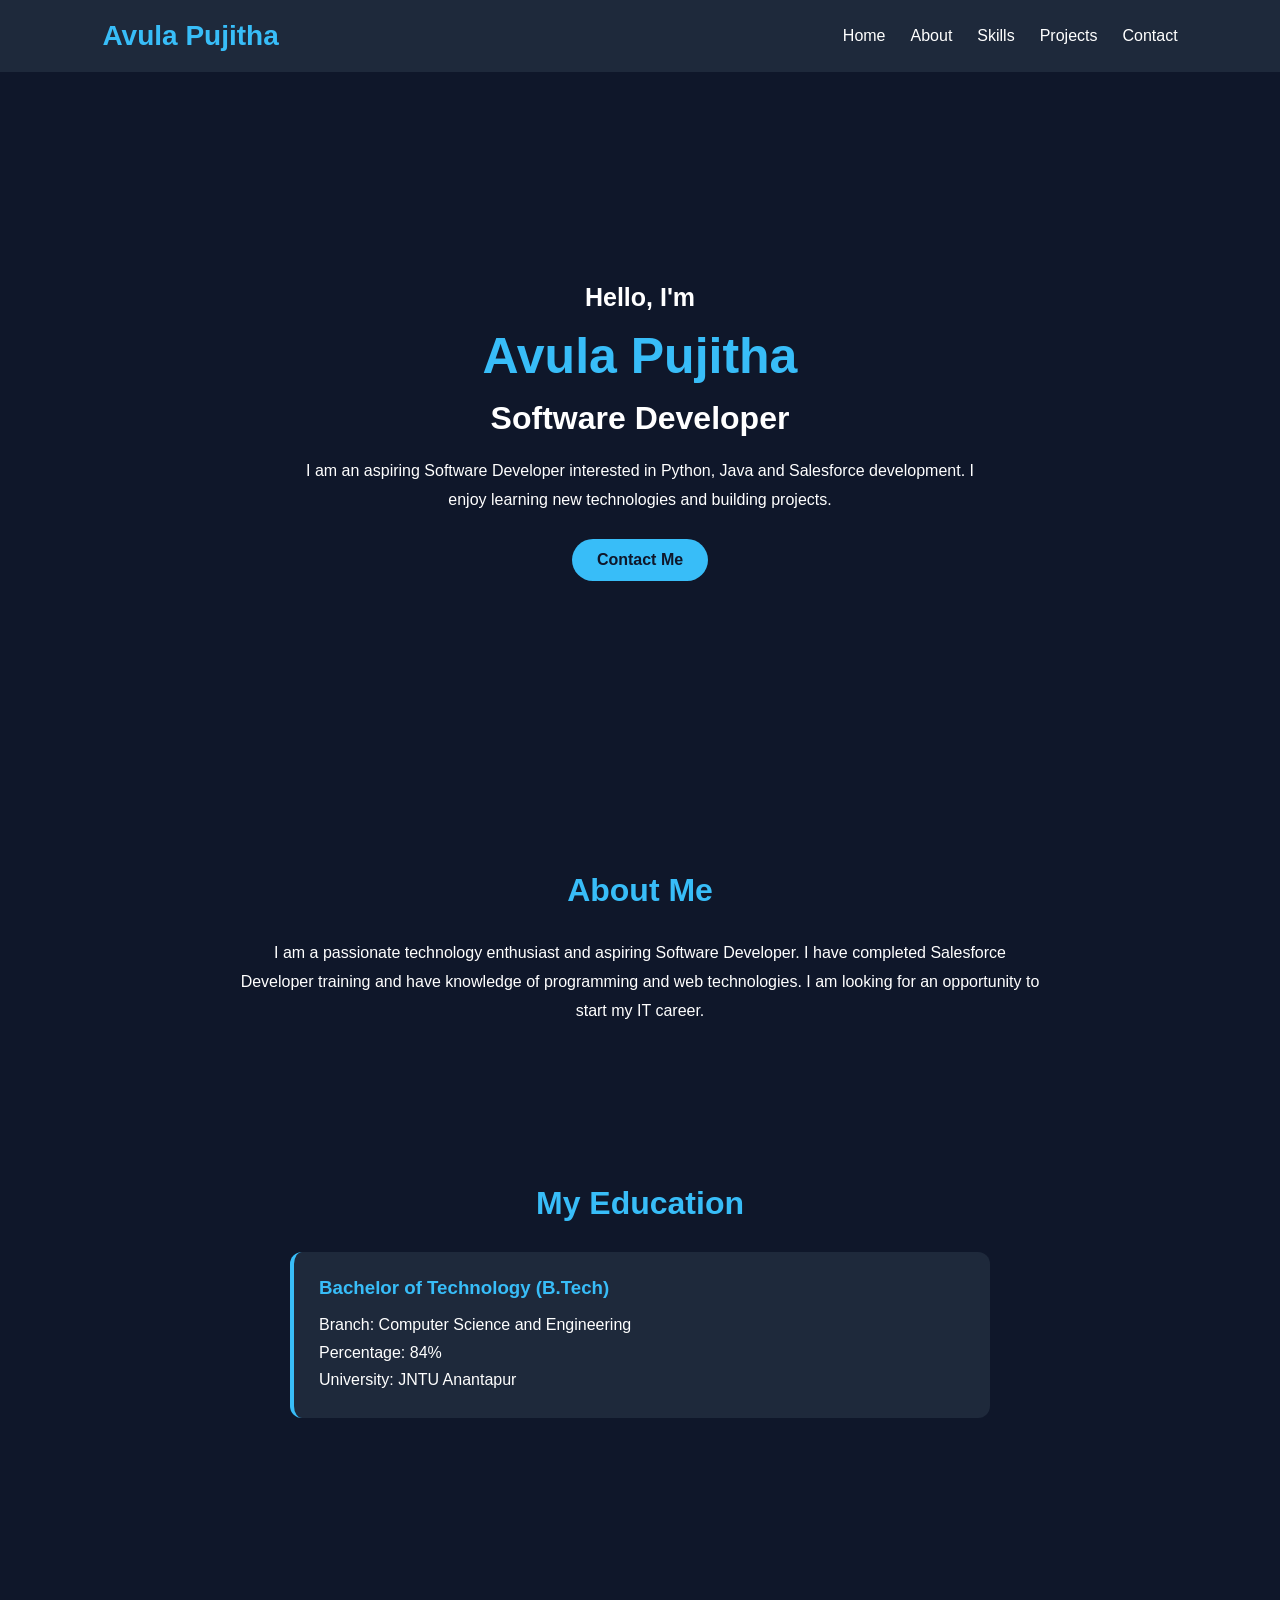
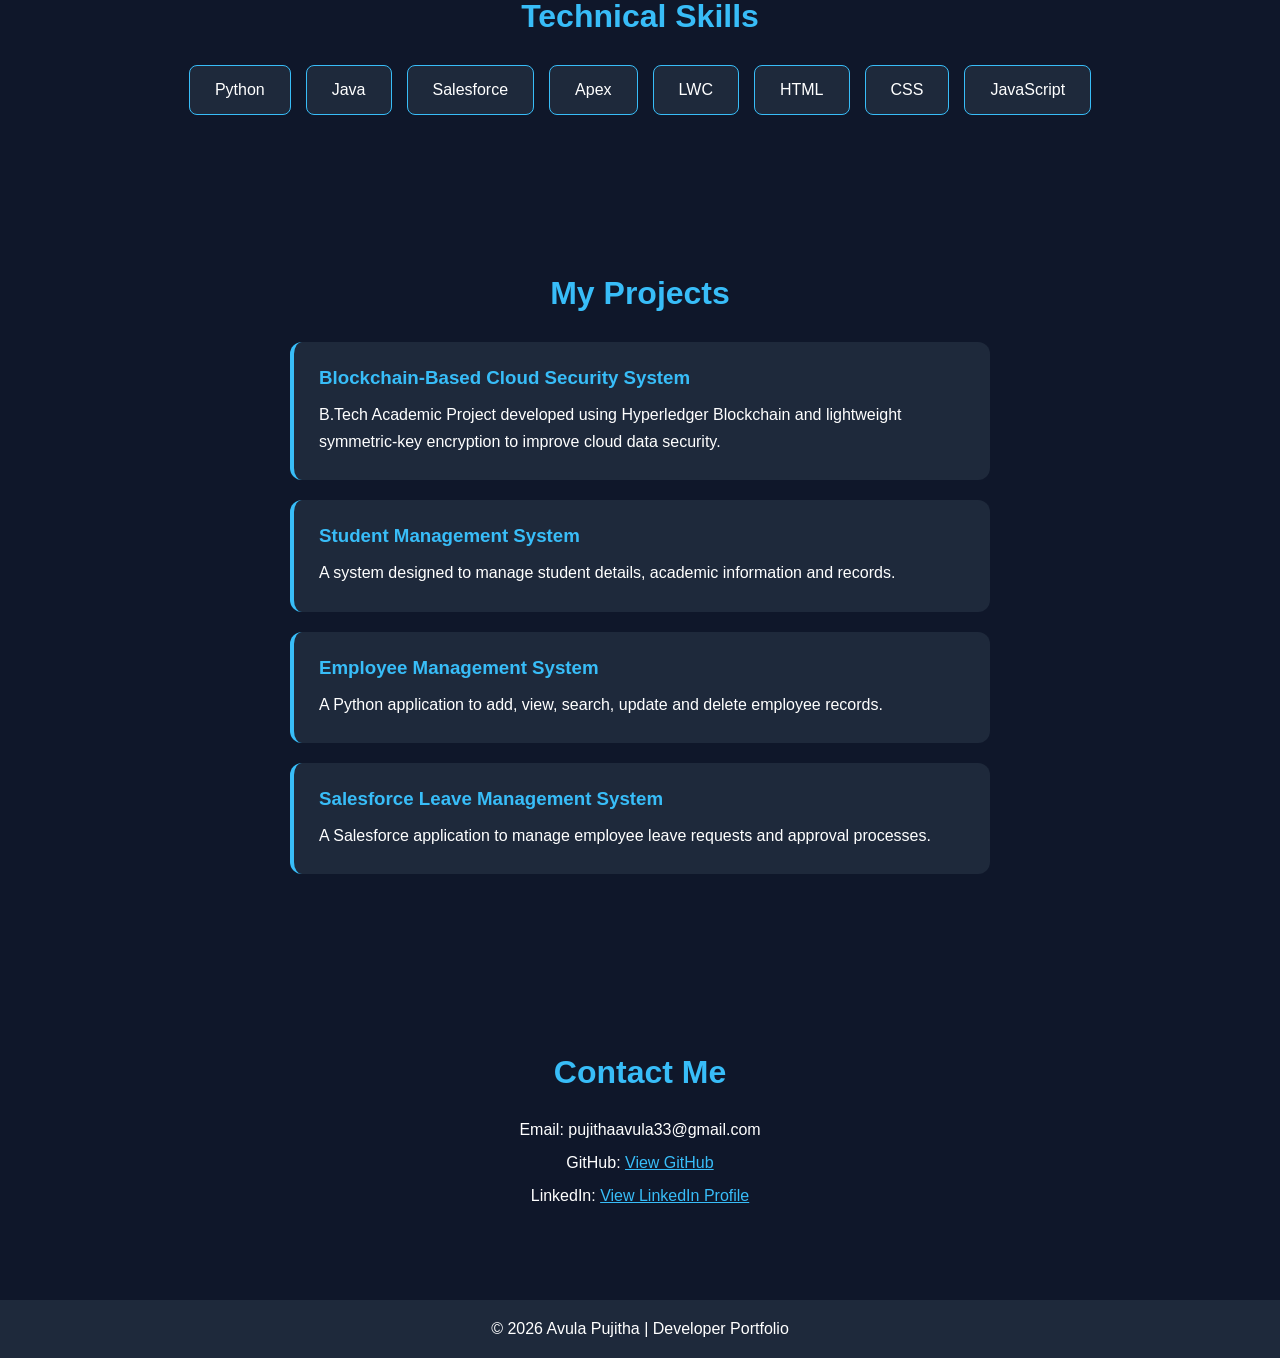
==== index.html @ 216faf3c "Create Developer Portfolio Website Created a professional personal portfolio website using HTML, CSS" ====
<!DOCTYPE html>
<html lang="en">
<head>
    <meta charset="UTF-8">
    <meta name="viewport" content="width=device-width, initial-scale=1.0">
    <title>Avula Pujitha | Developer Portfolio</title>
    <link rel="stylesheet" href="style.css">
</head>

<body>

    <!-- Navigation -->
    <header>
        <nav>
            <h2> Avula Pujitha</h2>
            <ul>
                <li><a href="#home">Home</a></li>
                <li><a href="#about">About</a></li>
                <li><a href="#skills">Skills</a></li>
                <li><a href="#projects">Projects</a></li>
                <li><a href="#contact">Contact</a></li>
            </ul>
        </nav>
    </header>

    <!-- Home Section -->
    <section id="home">
        <div class="home-content">
            <h3>Hello, I'm</h3>
            <h1>Avula Pujitha</h1>
            <h2>Software Developer</h2>
            <p>
                I am an aspiring Software Developer interested in
                Python, Java and Salesforce development.
                I enjoy learning new technologies and building projects.
            </p>
            <a href="#contact" class="btn">Contact Me</a>
        </div>
    </section>

    <!-- About Section -->
    <section id="about">
        <h2>About Me</h2>
        <p>
            I am a passionate technology enthusiast and aspiring
            Software Developer. I have completed Salesforce Developer
            training and have knowledge of programming and web technologies.
            I am looking for an opportunity to start my IT career.
        </p>
    </section>
    <!-- Education Section -->
<section id="education">
    <h2>My Education</h2>

    <div class="project-card">
        <h3>Bachelor of Technology (B.Tech)</h3>
        <p>Branch: Computer Science and Engineering</p>
        <p>Percentage: 84%</p>
        <p>University: JNTU Anantapur</p>
    </div>
</section>

    <!-- Skills Section -->
    <section id="skills">
        <h2>Technical Skills</h2>
        <div class="skills-list">
            <span>Python</span>
            <span>Java</span>
            <span>Salesforce</span>
            <span>Apex</span>
            <span>LWC</span>
            <span>HTML</span>
            <span>CSS</span>
            <span>JavaScript</span>
        </div>
    </section>

    <!-- Projects Section -->
<section id="projects">
    <h2>My Projects</h2>

    <div class="project-card">
        <h3>Blockchain-Based Cloud Security System</h3>
        <p>
            B.Tech Academic Project developed using Hyperledger Blockchain
            and lightweight symmetric-key encryption to improve
            cloud data security.
        </p>
    </div>

    <div class="project-card">
        <h3>Student Management System</h3>
        <p>
            A system designed to manage student details,
            academic information and records.
        </p>
    </div>

    <div class="project-card">
        <h3>Employee Management System</h3>
        <p>
            A Python application to add, view, search,
            update and delete employee records.
        </p>
    </div>

    <div class="project-card">
        <h3>Salesforce Leave Management System</h3>
        <p>
            A Salesforce application to manage employee
            leave requests and approval processes.
        </p>
    </div>

</section>
    <!-- Contact Section -->
    <section id="contact">
        <h2>Contact Me</h2>
        <p>Email: pujithaavula33@gmail.com</p>
        <p>
            GitHub:
            <a href="https://github.com/pujitha-avula-dev" target="_blank">
                View GitHub
            </a>
        </p>
        <p>
            LinkedIn:
            <a href="www.linkedin.com/in/pujitha-avula" target="_blank">
                 View LinkedIn Profile
            </a>
        </p>
</section>

    <footer>
        <p>© 2026 Avula Pujitha | Developer Portfolio</p>
    </footer>

    <script src="script.js"></script>

</body>
</html>
---- style.css ----
* {
    margin: 0;
    padding: 0;
    box-sizing: border-box;
    scroll-behavior: smooth;
}

body {
    font-family: Arial, sans-serif;
    background: #0f172a;
    color: white;
}

/* Navigation */
header {
    background: #1e293b;
    padding: 20px 8%;
}

nav {
    display: flex;
    justify-content: space-between;
    align-items: center;
}

nav h2 {
    color: #38bdf8;
    font-size: 28px;
}

nav ul {
    display: flex;
    list-style: none;
    gap: 25px;
}

nav ul li a {
    color: white;
    text-decoration: none;
}

nav ul li a:hover {
    color: #38bdf8;
}

/* Common Sections */
section {
    padding: 80px 10%;
    text-align: center;
}

section h2 {
    color: #38bdf8;
    font-size: 32px;
    margin-bottom: 30px;
}

/* Home */
#home {
    min-height: 80vh;
    display: flex;
    align-items: center;
    justify-content: center;
}

.home-content {
    max-width: 700px;
}

.home-content h3 {
    font-size: 25px;
}

.home-content h1 {
    font-size: 50px;
    color: #38bdf8;
    margin: 15px 0;
}

.home-content h2 {
    color: white;
    margin-bottom: 20px;
}

.home-content p {
    line-height: 1.8;
    margin-bottom: 25px;
}

.btn {
    display: inline-block;
    background: #38bdf8;
    color: #0f172a;
    padding: 12px 25px;
    border-radius: 25px;
    text-decoration: none;
    font-weight: bold;
}

/* About */
#about p {
    max-width: 800px;
    margin: auto;
    line-height: 1.8;
}

/* Skills */
.skills-list {
    display: flex;
    flex-wrap: wrap;
    justify-content: center;
    gap: 15px;
}

.skills-list span {
    background: #1e293b;
    padding: 15px 25px;
    border-radius: 8px;
    border: 1px solid #38bdf8;
}

/* Projects */
.project-card {
    background: #1e293b;
    padding: 25px;
    margin: 20px auto;
    max-width: 700px;
    border-radius: 12px;
    text-align: left;
    border-left: 4px solid #38bdf8;
}

.project-card h3 {
    color: #38bdf8;
    margin-bottom: 12px;
}

.project-card p {
    line-height: 1.7;
}

/* Contact */
#contact p {
    margin: 15px;
}

#contact a {
    color: #38bdf8;
}

/* Footer */
footer {
    background: #1e293b;
    text-align: center;
    padding: 20px;
}

/* Mobile */
@media (max-width: 768px) {
    nav {
        flex-direction: column;
        gap: 20px;
    }

    nav ul {
        flex-wrap: wrap;
        justify-content: center;
        gap: 15px;
    }

    .home-content h1 {
        font-size: 36px;
    }
}
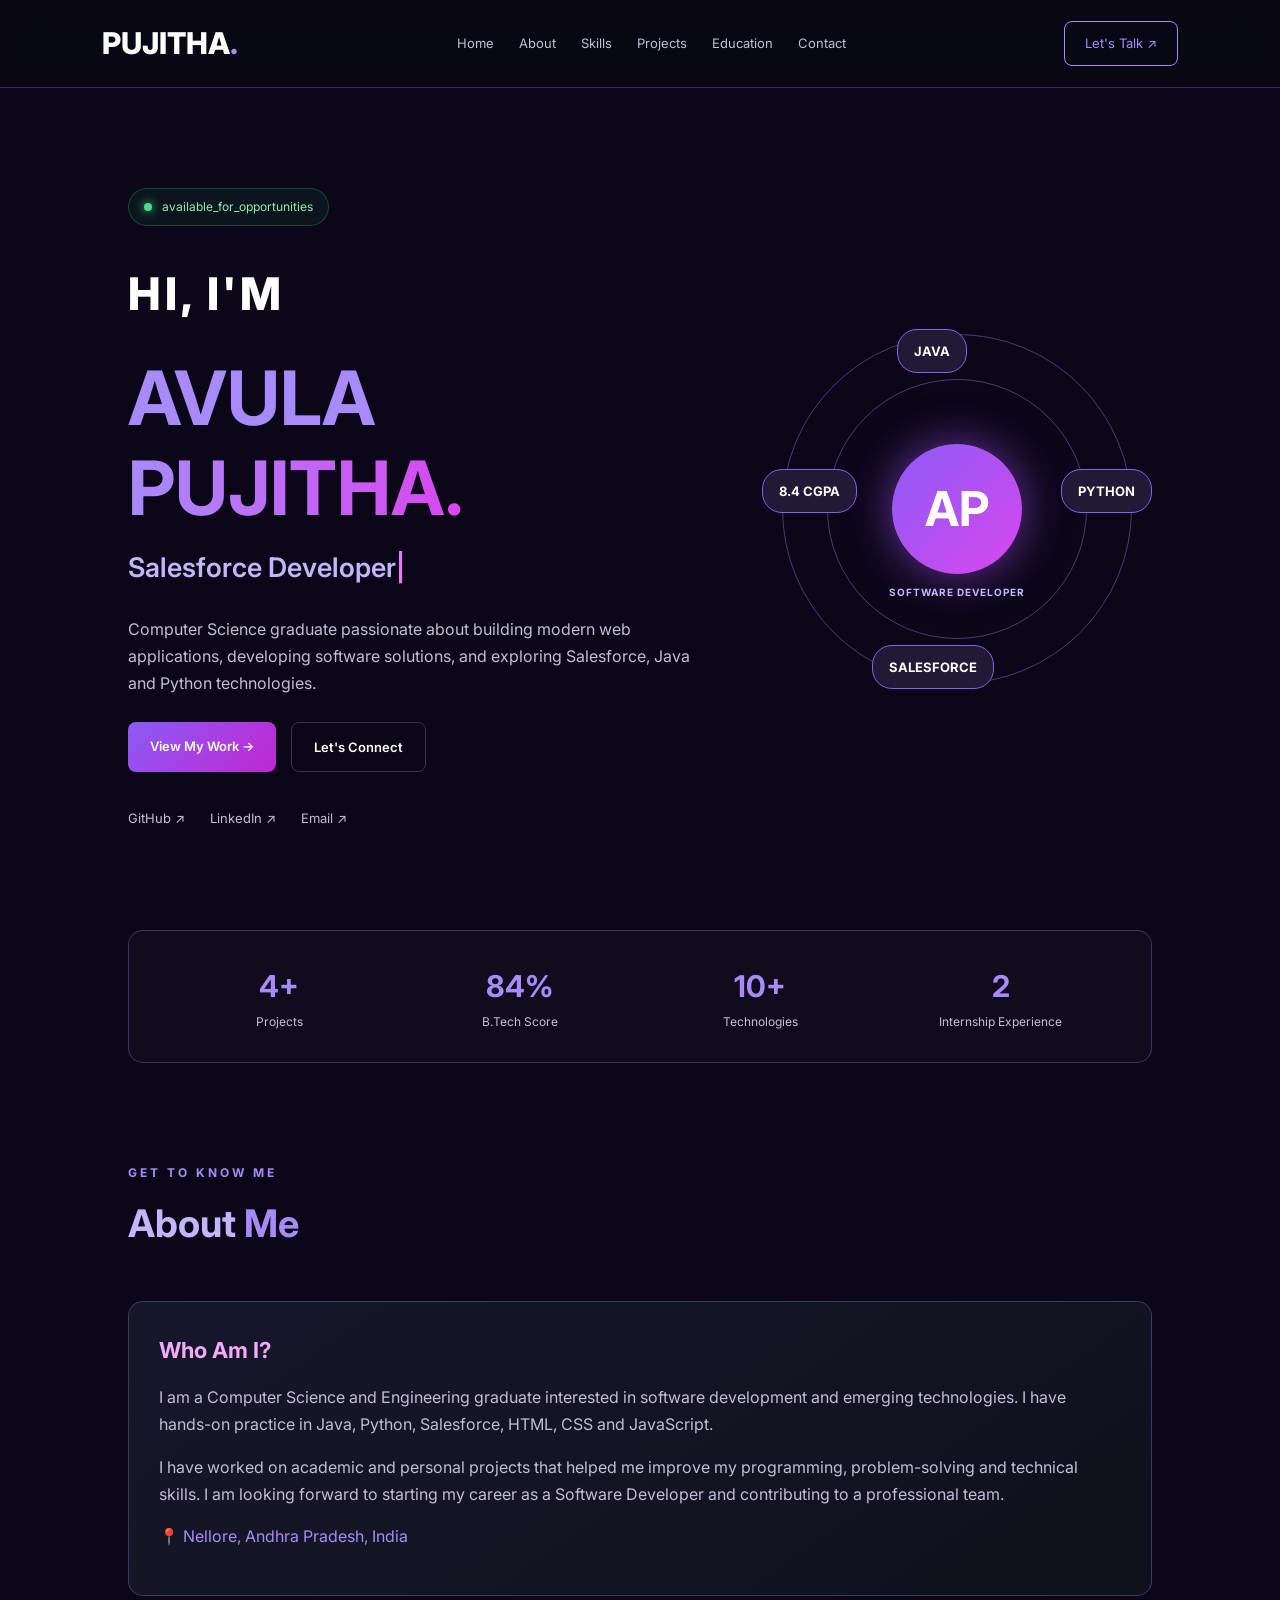
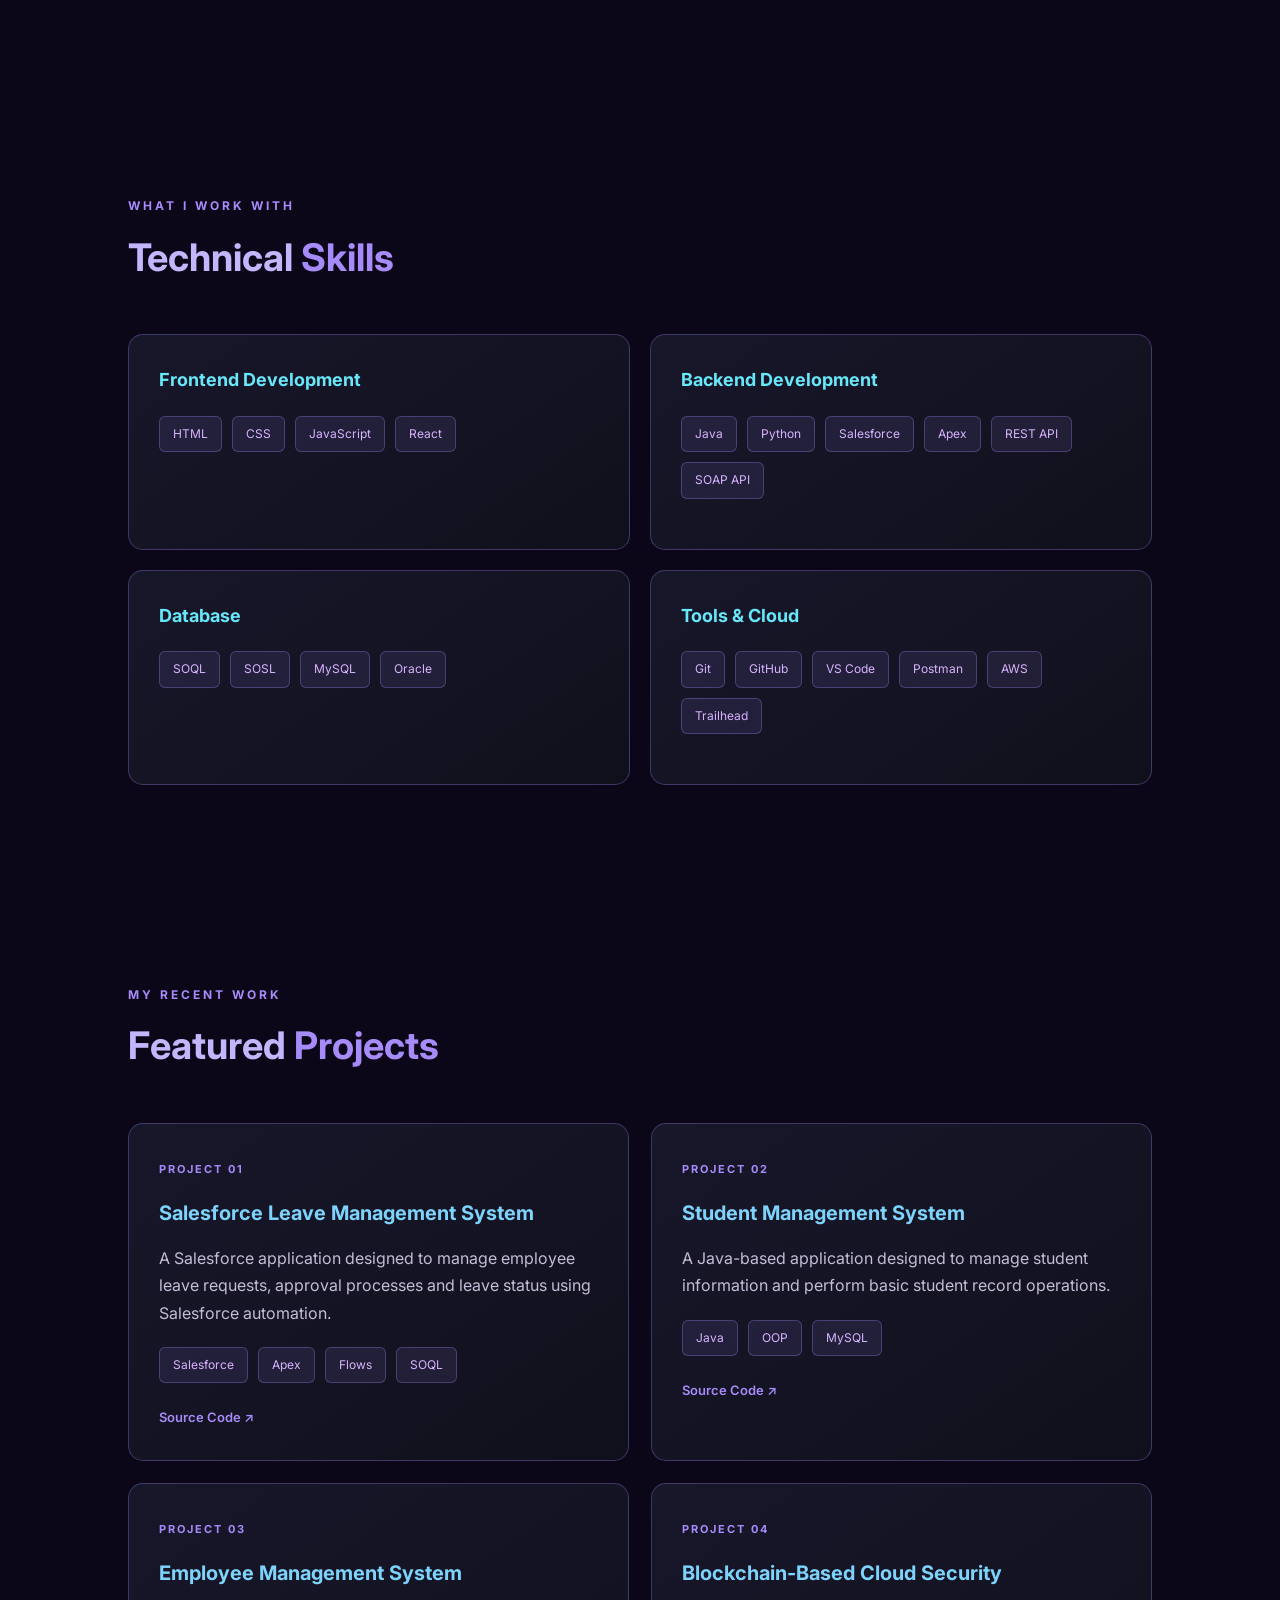
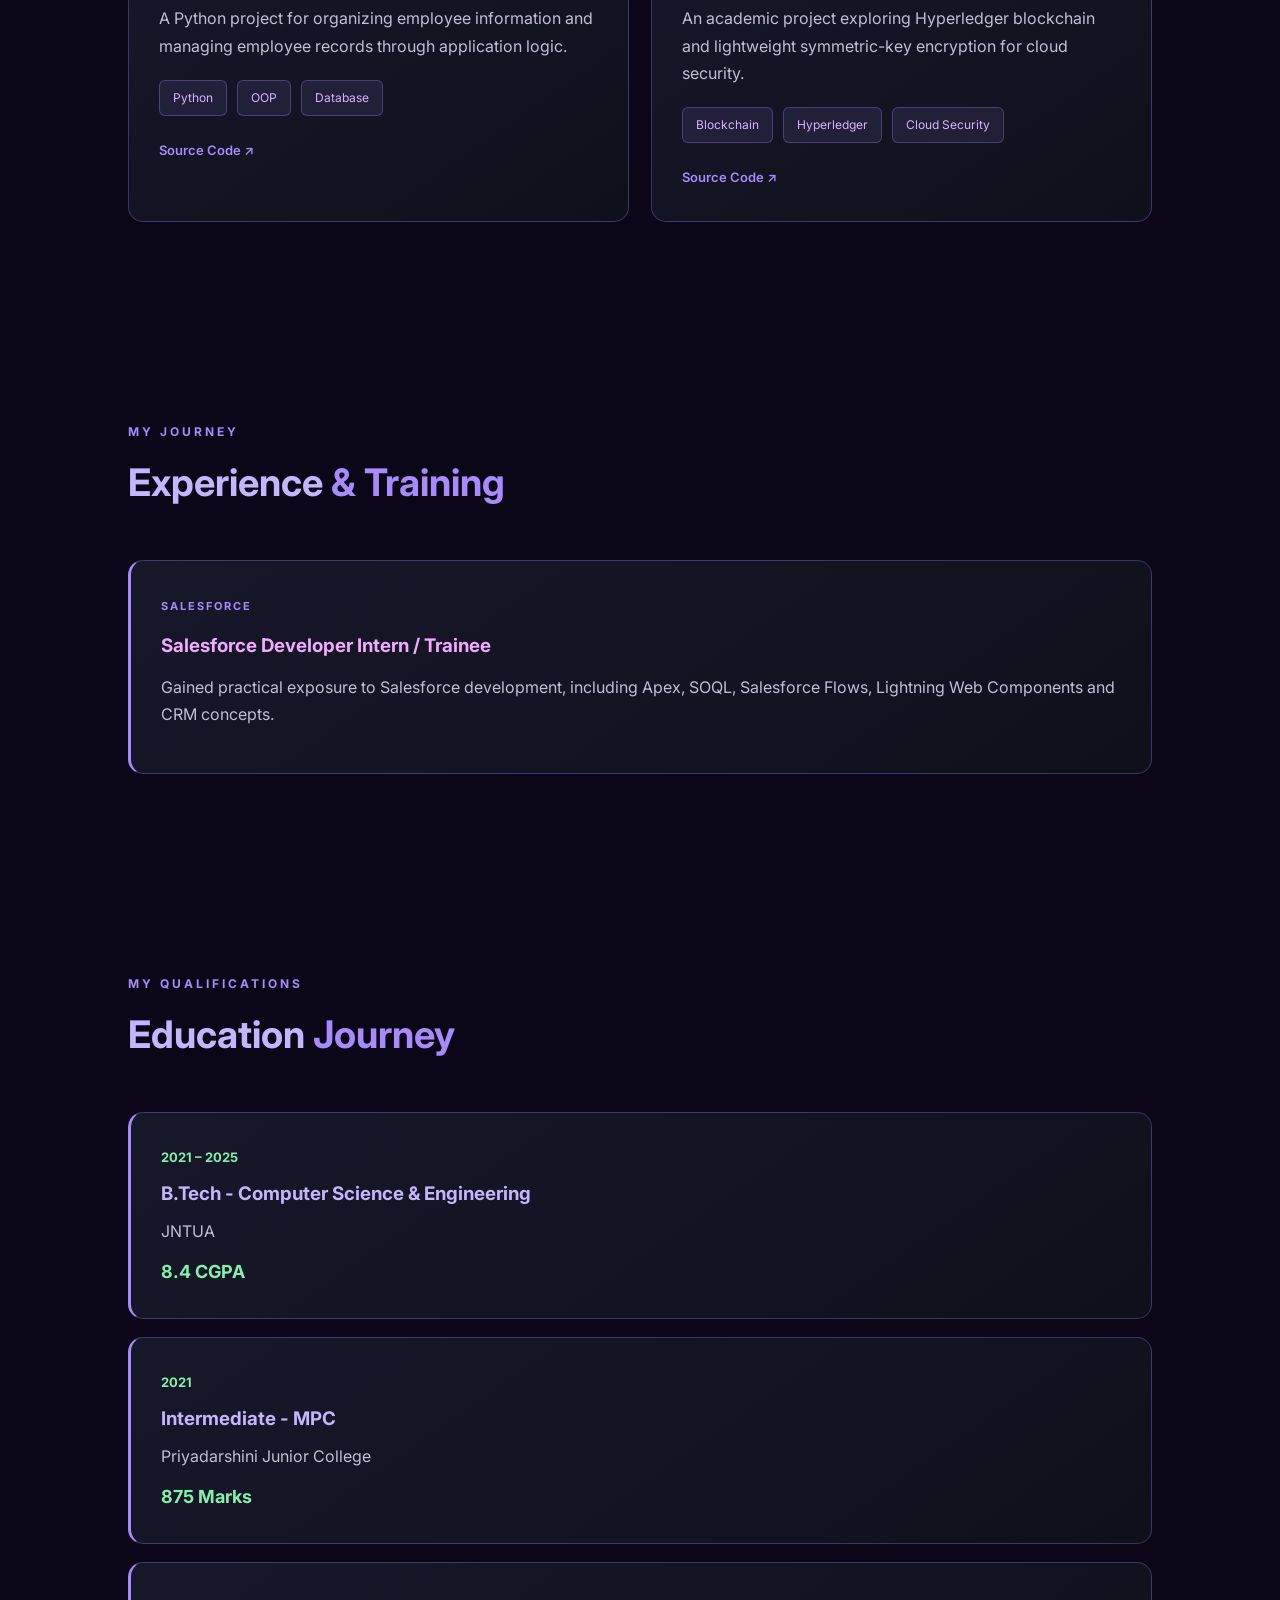
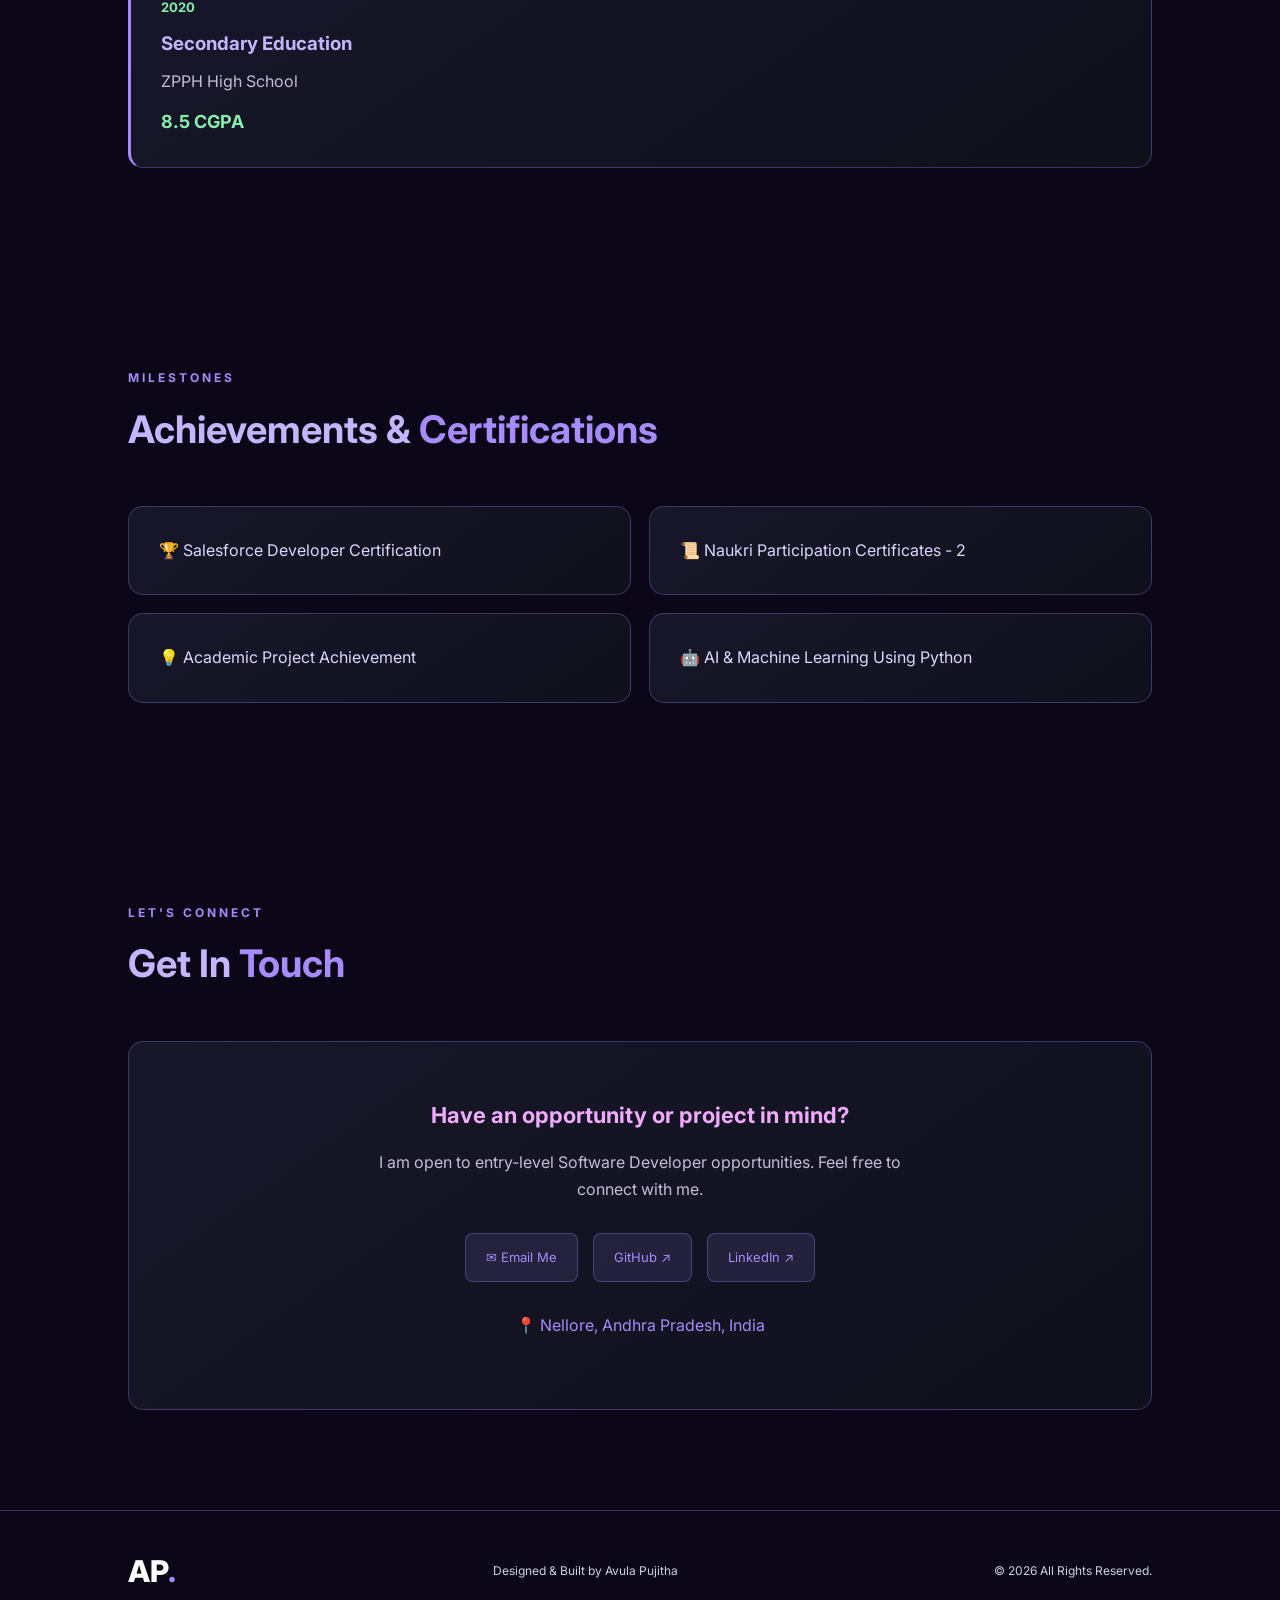
==== commit 9c946e1e: "Updated portfolio design" ====
--- a/index.html
+++ b/index.html
@@ -3,139 +3,337 @@
 <head>
     <meta charset="UTF-8">
     <meta name="viewport" content="width=device-width, initial-scale=1.0">
-    <title>Avula Pujitha | Developer Portfolio</title>
+    <title>Avula Pujitha | Software Developer</title>
     <link rel="stylesheet" href="style.css">
+    <link rel="preconnect" href="https://fonts.googleapis.com">
+    <link href="https://fonts.googleapis.com/css2?family=Inter:wght@400;500;600;700;800&display=swap" rel="stylesheet">
 </head>
 
 <body>
 
-    <!-- Navigation -->
-    <header>
-        <nav>
-            <h2> Avula Pujitha</h2>
-            <ul>
-                <li><a href="#home">Home</a></li>
-                <li><a href="#about">About</a></li>
-                <li><a href="#skills">Skills</a></li>
-                <li><a href="#projects">Projects</a></li>
-                <li><a href="#contact">Contact</a></li>
-            </ul>
-        </nav>
-    </header>
-
-    <!-- Home Section -->
-    <section id="home">
-        <div class="home-content">
-            <h3>Hello, I'm</h3>
-            <h1>Avula Pujitha</h1>
-            <h2>Software Developer</h2>
+<header class="navbar">
+    <a href="#home" class="logo">PUJITHA<span>.</span></a>
+
+    <nav>
+        <a href="#home">Home</a>
+        <a href="#about">About</a>
+        <a href="#skills">Skills</a>
+        <a href="#projects">Projects</a>
+        <a href="#education">Education</a>
+        <a href="#contact">Contact</a>
+    </nav>
+
+    <a href="#contact" class="nav-btn">Let's Talk ↗</a>
+</header>
+
+<main>
+
+<!-- HERO SECTION -->
+<section class="hero section" id="home">
+
+    <div class="hero-content">
+
+        <div class="availability">
+            <span class="status-dot"></span>
+            available_for_opportunities
+        </div>
+
+        <p class="intro">HI, I'M</p>
+
+        <h1>AVULA <span>PUJITHA.</span></h1>
+
+        <h2 class="changing-title">
+    <span id="role-text">Software Developer</span><span class="cursor">|</span>
+        </h2>
+        <p class="hero-description">
+            Computer Science graduate passionate about building
+            modern web applications, developing software solutions,
+            and exploring Salesforce, Java and Python technologies.
+        </p>
+
+        <div class="hero-buttons">
+            <a href="#projects" class="primary-btn">View My Work →</a>
+            <a href="#contact" class="secondary-btn">Let's Connect</a>
+        </div>
+
+        <div class="social-links">
+            <a href="https://github.com/avulapujitha-dev" target="_blank">GitHub ↗</a>
+            <a href="https://www.linkedin.com/in/pujitha-avula" target="_blank">LinkedIn ↗</a>
+            <a href="mailto:pujithaavula33@gmail.com">Email ↗</a>
+        </div>
+
+    </div>
+
+    <div class="hero-visual">
+
+    <div class="orbit-container">
+
+        <div class="orbit orbit-one"></div>
+        <div class="orbit orbit-two"></div>
+
+        <div class="orbit-label label-java">JAVA</div>
+        <div class="orbit-label label-python">PYTHON</div>
+        <div class="orbit-label label-salesforce">SALESFORCE</div>
+        <div class="orbit-label label-cgpa">8.4 CGPA</div>
+
+        <div class="ap-logo">AP</div>
+        <p class="ap-caption">SOFTWARE DEVELOPER</p>
+        
+        
+
+    </div>
+
+    
+
+</div>
+    </div>
+
+</section>
+
+<!-- STATS -->
+<section class="stats">
+    <div><h2>4+</h2><p>Projects</p></div>
+    <div><h2>84%</h2><p>B.Tech Score</p></div>
+    <div><h2>10+</h2><p>Technologies</p></div>
+    <div><h2>2</h2><p>Internship Experience</p></div>
+</section>
+
+<!-- ABOUT -->
+<section class="section" id="about">
+    <div class="section-heading">
+        <p>GET TO KNOW ME</p>
+        <h2>About <span>Me</span></h2>
+    </div>
+
+    <div class="about-card">
+        <h3>Who Am I?</h3>
+        <p>
+            I am a Computer Science and Engineering graduate
+            interested in software development and emerging technologies.
+            I have hands-on practice in Java, Python, Salesforce,
+            HTML, CSS and JavaScript.
+        </p>
+        <p>
+            I have worked on academic and personal projects that helped
+            me improve my programming, problem-solving and technical
+            skills. I am looking forward to starting my career as a
+            Software Developer and contributing to a professional team.
+        </p>
+        <p class="location">📍 Nellore, Andhra Pradesh, India</p>
+    </div>
+</section>
+
+<!-- SKILLS -->
+<section class="section" id="skills">
+    <div class="section-heading">
+        <p>WHAT I WORK WITH</p>
+        <h2>Technical <span>Skills</span></h2>
+    </div>
+
+    <div class="skills-grid">
+
+        <div class="skill-card">
+            <h3>Frontend Development</h3>
+            <div class="skill-tags">
+                <span>HTML</span><span>CSS</span>
+                <span>JavaScript</span><span>React</span>
+            </div>
+        </div>
+
+        <div class="skill-card">
+            <h3>Backend Development</h3>
+            <div class="skill-tags">
+                <span>Java</span><span>Python</span>
+                <span>Salesforce</span><span>Apex</span>
+                <span>REST API</span><span>SOAP API</span>
+            </div>
+        </div>
+
+        <div class="skill-card">
+            <h3>Database</h3>
+            <div class="skill-tags">
+                <span>SOQL</span><span>SOSL</span>
+                <span>MySQL</span><span>Oracle</span>
+            </div>
+        </div>
+
+        <div class="skill-card">
+            <h3>Tools & Cloud</h3>
+            <div class="skill-tags">
+                <span>Git</span><span>GitHub</span>
+                <span>VS Code</span><span>Postman</span>
+                <span>AWS</span><span>Trailhead</span>
+            </div>
+        </div>
+
+    </div>
+</section>
+
+<!-- PROJECTS -->
+<section class="section" id="projects">
+    <div class="section-heading">
+        <p>MY RECENT WORK</p>
+        <h2>Featured <span>Projects</span></h2>
+    </div>
+
+    <div class="projects-grid">
+
+        <article class="project-card">
+            <span class="project-number">PROJECT 01</span>
+            <h3>Salesforce Leave Management System</h3>
             <p>
-                I am an aspiring Software Developer interested in
-                Python, Java and Salesforce development.
-                I enjoy learning new technologies and building projects.
+                A Salesforce application designed to manage employee
+                leave requests, approval processes and leave status
+                using Salesforce automation.
             </p>
-            <a href="#contact" class="btn">Contact Me</a>
-        </div>
-    </section>
-
-    <!-- About Section -->
-    <section id="about">
-        <h2>About Me</h2>
+            <div class="skill-tags">
+                <span>Salesforce</span><span>Apex</span>
+                <span>Flows</span><span>SOQL</span>
+            </div>
+            <a href="https://github.com/avulapujitha-dev/PujithaAvula-Portfolio" target="_blank">Source Code ↗</a>
+        </article>
+
+        <article class="project-card">
+            <span class="project-number">PROJECT 02</span>
+            <h3>Student Management System</h3>
+            <p>
+                A Java-based application designed to manage student
+                information and perform basic student record operations.
+            </p>
+            <div class="skill-tags">
+                <span>Java</span><span>OOP</span>
+                <span>MySQL</span>
+            </div>
+            <a href="https://github.com/avulapujitha-dev/PujithaAvula-Portfolio" target="_blank">Source Code ↗</a>
+        </article>
+
+        <article class="project-card">
+            <span class="project-number">PROJECT 03</span>
+            <h3>Employee Management System</h3>
+            <p>
+                A Python project for organizing employee information
+                and managing employee records through application logic.
+            </p>
+            <div class="skill-tags">
+                <span>Python</span><span>OOP</span>
+                <span>Database</span>
+            </div>
+            <a href="https://github.com/avulapujitha-dev/PujithaAvula-Portfolio" target="_blank">Source Code ↗</a>
+        </article>
+
+        <article class="project-card">
+            <span class="project-number">PROJECT 04</span>
+            <h3>Blockchain-Based Cloud Security</h3>
+            <p>
+                An academic project exploring Hyperledger blockchain
+                and lightweight symmetric-key encryption for cloud security.
+            </p>
+            <div class="skill-tags">
+                <span>Blockchain</span><span>Hyperledger</span>
+                <span>Cloud Security</span>
+            </div>
+            <a href="https://github.com/avulapujitha-dev/PujithaAvula-Portfolio" target="_blank">Source Code ↗</a>
+        </article>
+
+    </div>
+</section>
+
+<!-- EXPERIENCE -->
+<section class="section" id="experience">
+    <div class="section-heading">
+        <p>MY JOURNEY</p>
+        <h2>Experience <span>& Training</span></h2>
+    </div>
+
+    <div class="timeline-card">
+        <span class="project-number">SALESFORCE</span>
+        <h3>Salesforce Developer Intern / Trainee</h3>
         <p>
-            I am a passionate technology enthusiast and aspiring
-            Software Developer. I have completed Salesforce Developer
-            training and have knowledge of programming and web technologies.
-            I am looking for an opportunity to start my IT career.
-        </p>
-    </section>
-    <!-- Education Section -->
-<section id="education">
-    <h2>My Education</h2>
-
-    <div class="project-card">
-        <h3>Bachelor of Technology (B.Tech)</h3>
-        <p>Branch: Computer Science and Engineering</p>
-        <p>Percentage: 84%</p>
-        <p>University: JNTU Anantapur</p>
-    </div>
-</section>
-
-    <!-- Skills Section -->
-    <section id="skills">
-        <h2>Technical Skills</h2>
-        <div class="skills-list">
-            <span>Python</span>
-            <span>Java</span>
-            <span>Salesforce</span>
-            <span>Apex</span>
-            <span>LWC</span>
-            <span>HTML</span>
-            <span>CSS</span>
-            <span>JavaScript</span>
-        </div>
-    </section>
-
-    <!-- Projects Section -->
-<section id="projects">
-    <h2>My Projects</h2>
-
-    <div class="project-card">
-        <h3>Blockchain-Based Cloud Security System</h3>
+            Gained practical exposure to Salesforce development,
+            including Apex, SOQL, Salesforce Flows, Lightning
+            Web Components and CRM concepts.
+        </p>
+    </div>
+</section>
+
+<!-- EDUCATION -->
+<section class="section" id="education">
+    <div class="section-heading">
+        <p>MY QUALIFICATIONS</p>
+        <h2>Education <span>Journey</span></h2>
+    </div>
+
+    <div class="education-list">
+        <div class="education-card">
+            <span>2021 – 2025</span>
+            <h3>B.Tech - Computer Science & Engineering</h3>
+            <p>JNTUA</p>
+            <strong class="education-score">8.4 CGPA</strong>
+        </div>
+
+        <div class="education-card">
+            <span>2021</span>
+            <h3>Intermediate - MPC</h3>
+            <p>Priyadarshini Junior College</p>
+            <strong class="education-score">875 Marks</strong>
+        </div>
+
+        <div class="education-card">
+            <span>2020</span>
+            <h3>Secondary Education</h3>
+            <p>ZPPH High School</p>
+            <strong class="education-score">8.5 CGPA</strong>
+        </div>
+    </div>
+</section>
+
+<!-- ACHIEVEMENTS -->
+<section class="section" id="achievements">
+    <div class="section-heading">
+        <p>MILESTONES</p>
+        <h2>Achievements & <span>Certifications</span></h2>
+    </div>
+
+    <div class="achievement-grid">
+        <div class="achievement-card">🏆 Salesforce Developer Certification</div>
+        <div class="achievement-card">📜 Naukri Participation Certificates - 2</div>
+        <div class="achievement-card">💡 Academic Project Achievement</div>
+        <div class="achievement-card">🤖 AI & Machine Learning Using Python</div>
+    </div>
+</section>
+
+<!-- CONTACT -->
+<section class="section" id="contact">
+    <div class="section-heading">
+        <p>LET'S CONNECT</p>
+        <h2>Get In <span>Touch</span></h2>
+    </div>
+
+    <div class="contact-card">
+        <h3>Have an opportunity or project in mind?</h3>
         <p>
-            B.Tech Academic Project developed using Hyperledger Blockchain
-            and lightweight symmetric-key encryption to improve
-            cloud data security.
-        </p>
-    </div>
-
-    <div class="project-card">
-        <h3>Student Management System</h3>
-        <p>
-            A system designed to manage student details,
-            academic information and records.
-        </p>
-    </div>
-
-    <div class="project-card">
-        <h3>Employee Management System</h3>
-        <p>
-            A Python application to add, view, search,
-            update and delete employee records.
-        </p>
-    </div>
-
-    <div class="project-card">
-        <h3>Salesforce Leave Management System</h3>
-        <p>
-            A Salesforce application to manage employee
-            leave requests and approval processes.
-        </p>
-    </div>
-
-</section>
-    <!-- Contact Section -->
-    <section id="contact">
-        <h2>Contact Me</h2>
-        <p>Email: pujithaavula33@gmail.com</p>
-        <p>
-            GitHub:
-            <a href="https://github.com/pujitha-avula-dev" target="_blank">
-                View GitHub
-            </a>
-        </p>
-        <p>
-            LinkedIn:
-            <a href="www.linkedin.com/in/pujitha-avula" target="_blank">
-                 View LinkedIn Profile
-            </a>
-        </p>
-</section>
-
-    <footer>
-        <p>© 2026 Avula Pujitha | Developer Portfolio</p>
-    </footer>
-
-    <script src="script.js"></script>
-
+            I am open to entry-level Software Developer opportunities.
+            Feel free to connect with me.
+        </p>
+
+        <div class="contact-links">
+            <a href="mailto:pujithaavula33@gmail.com">✉ Email Me</a>
+            <a href="https://github.com/avulapujitha-dev" target="_blank">GitHub ↗</a>
+            <a href="https://www.linkedin.com/in/pujitha-avula" target="_blank">LinkedIn ↗</a>
+        </div>
+
+        <p class="location">📍 Nellore, Andhra Pradesh, India</p>
+    </div>
+</section>
+
+</main>
+
+<footer>
+    <a href="#home" class="logo">AP<span>.</span></a>
+    <p>Designed & Built by Avula Pujitha</p>
+    <p>© 2026 All Rights Reserved.</p>
+</footer>
+
+<script src="script.js"></script>
 </body>
-</html>
+</html>
--- a/style.css
+++ b/style.css
@@ -1,3 +1,15 @@
+@import url('https://fonts.googleapis.com/css2?family=Inter:wght@400;500;600;700;800&display=swap');
+
+:root {
+    --bg: #090914;
+    --card: #121222;
+    --purple: #a78bfa;
+    --pink: #e879f9;
+    --text: #f5f3ff;
+    --muted: #a1a1b5;
+    --border: rgba(167, 139, 250, 0.18);
+}
+
 * {
     margin: 0;
     padding: 0;
@@ -6,169 +18,832 @@
 }
 
 body {
-    font-family: Arial, sans-serif;
-    background: #0f172a;
+    font-family: 'Inter', sans-serif;
+    background:
+        radial-gradient(ellipse at 15% 10%, #24163d 0%, transparent 35%),
+        radial-gradient(ellipse at 85% 45%, #191538 0%, transparent 35%),
+        var(--bg);
+    color: var(--text);
+    line-height: 1.7;
+}
+
+a {
+    text-decoration: none;
+    color: inherit;
+}
+
+/* NAVBAR */
+
+.navbar {
+    position: sticky;
+    top: 0;
+    z-index: 100;
+    display: flex;
+    align-items: center;
+    justify-content: space-between;
+    padding: 18px 8%;
+    background: rgba(9, 9, 20, 0.88);
+    backdrop-filter: blur(15px);
+    border-bottom: 1px solid var(--border);
+}
+
+.logo {
+    font-size: 30px;
+    font-weight: 800;
     color: white;
 }
 
-/* Navigation */
-header {
-    background: #1e293b;
-    padding: 20px 8%;
-}
-
-nav {
+.logo span {
+    color: var(--purple);
+}
+
+.navbar nav {
+    display: flex;
+    gap: 25px;
+}
+
+.navbar nav a {
+    color: var(--muted);
+    font-size: 13px;
+    transition: 0.3s;
+}
+
+.navbar nav a:hover {
+    color: var(--purple);
+}
+
+.nav-btn {
+    padding: 10px 20px;
+    border: 1px solid var(--purple);
+    border-radius: 8px;
+    color: var(--purple);
+    font-size: 13px;
+    transition: 0.3s;
+}
+
+.nav-btn:hover {
+    background: var(--purple);
+    color: #090914;
+}
+
+/* COMMON SECTIONS */
+
+.section {
+    padding: 100px 10%;
+}
+
+.section-heading {
+    margin-bottom: 45px;
+}
+
+.section-heading > p {
+    color: var(--purple);
+    font-size: 12px;
+    letter-spacing: 3px;
+    font-weight: 700;
+}
+
+.section-heading h2 {
+    font-size: 38px;
+    margin-top: 8px;
+}
+
+.section-heading h2 span {
+    color: var(--purple);
+}
+
+/* HERO */
+
+.hero {
+    min-height: 650px;
+    display: grid;
+    grid-template-columns: 1.2fr 0.8fr;
+    align-items: center;
+    gap: 50px;
+}
+
+.availability {
+    display: inline-flex;
+    align-items: center;
+    gap: 10px;
+    padding: 8px 15px;
+    background: rgba(34, 197, 94, 0.08);
+    border: 1px solid rgba(34, 197, 94, 0.3);
+    color: #86efac;
+    border-radius: 30px;
+    font-size: 12px;
+    margin-bottom: 30px;
+}
+
+.status-dot {
+    width: 8px;
+    height: 8px;
+    border-radius: 50%;
+    background: #4ade80;
+    box-shadow: 0 0 10px #4ade80;
+}
+
+.intro {
+    color: var(--muted);
+    letter-spacing: 5px;
+    font-size: 14px;
+}
+
+.hero h1 {
+    font-size: clamp(45px, 6vw, 75px);
+    line-height: 1.2;
+    margin: 12px 0;
+}
+
+.hero h1 span {
+    background: linear-gradient(90deg, var(--purple), var(--pink));
+    -webkit-background-clip: text;
+    -webkit-text-fill-color: transparent;
+}
+
+.hero h2 {
+    font-size: 24px;
+    color: var(--muted);
+    font-weight: 500;
+}
+
+.hero-description {
+    color: var(--muted);
+    max-width: 580px;
+    margin: 25px 0;
+}
+
+.hero-buttons {
+    display: flex;
+    gap: 15px;
+    flex-wrap: wrap;
+}
+
+.primary-btn,
+.secondary-btn {
+    padding: 13px 22px;
+    border-radius: 8px;
+    font-size: 13px;
+    font-weight: 600;
+    transition: 0.3s;
+}
+
+.primary-btn {
+    background: linear-gradient(90deg, var(--purple), var(--pink));
+    color: #100b1d;
+}
+
+.secondary-btn {
+    border: 1px solid var(--border);
+    color: white;
+}
+
+.primary-btn:hover,
+.secondary-btn:hover {
+    transform: translateY(-4px);
+}
+
+.social-links {
+    display: flex;
+    gap: 25px;
+    margin-top: 35px;
+}
+
+.social-links a {
+    color: var(--muted);
+    font-size: 13px;
+}
+
+.social-links a:hover {
+    color: var(--purple);
+}
+
+/* DEVELOPER VISUAL */
+
+.hero-visual {
+    display: flex;
+    justify-content: center;
+}
+
+.visual-card {
+    width: 100%;
+    max-width: 400px;
+    padding: 25px;
+    background: linear-gradient(145deg, #1b1932, #10101e);
+    border: 1px solid var(--border);
+    border-radius: 20px;
+    box-shadow: 0 20px 70px rgba(125, 80, 255, 0.15);
+    animation: float 4s ease-in-out infinite;
+}
+
+.card-top {
+    display: flex;
+    align-items: center;
+    gap: 7px;
+    padding-bottom: 20px;
+    border-bottom: 1px solid var(--border);
+}
+
+.card-top span {
+    width: 10px;
+    height: 10px;
+    border-radius: 50%;
+    background: #f87171;
+}
+
+.card-top span:nth-child(2) {
+    background: #facc15;
+}
+
+.card-top span:nth-child(3) {
+    background: #4ade80;
+}
+
+.card-top small {
+    color: var(--muted);
+    margin-left: 10px;
+}
+
+.code-content {
+    padding: 25px 0;
+    font-family: monospace;
+    font-size: 13px;
+    color: #ddd6fe;
+    line-height: 2.2;
+}
+
+.code-purple {
+    color: #c084fc;
+}
+
+.code-green {
+    color: #86efac;
+}
+
+.developer-symbol {
+    width: 110px;
+    height: 110px;
+    margin: 5px auto;
+    display: grid;
+    place-items: center;
+    font-size: 40px;
+    font-weight: 800;
+    border-radius: 50%;
+    background: linear-gradient(135deg, #8b5cf6, #e879f9);
+    color: white;
+    box-shadow: 0 0 45px rgba(168, 85, 247, 0.35);
+}
+
+.visual-caption {
+    text-align: center;
+    color: var(--muted);
+    font-size: 12px;
+    margin-top: 15px;
+}
+
+@keyframes float {
+    0%, 100% { transform: translateY(0); }
+    50% { transform: translateY(-12px); }
+}
+
+/* STATS */
+
+.stats {
+    margin: 0 10%;
+    padding: 30px;
+    display: grid;
+    grid-template-columns: repeat(4, 1fr);
+    background: rgba(255, 255, 255, 0.025);
+    border: 1px solid var(--border);
+    border-radius: 15px;
+    text-align: center;
+}
+
+.stats h2 {
+    color: var(--purple);
+    font-size: 30px;
+}
+
+.stats p {
+    color: var(--muted);
+    font-size: 12px;
+}
+
+/* ABOUT */
+
+.about-card,
+.skill-card,
+.project-card,
+.timeline-card,
+.education-card,
+.achievement-card,
+.contact-card {
+    background: linear-gradient(145deg, #17172a, #10101c);
+    border: 1px solid var(--border);
+    border-radius: 15px;
+    padding: 30px;
+    transition: 0.3s;
+}
+
+.about-card:hover,
+.skill-card:hover,
+.project-card:hover,
+.education-card:hover,
+.achievement-card:hover {
+    transform: translateY(-6px);
+    border-color: var(--purple);
+}
+
+.about-card h3,
+.contact-card h3 {
+    font-size: 22px;
+    margin-bottom: 15px;
+}
+
+.about-card p,
+.project-card p,
+.timeline-card p,
+.contact-card p {
+    color: var(--muted);
+    margin-bottom: 15px;
+}
+
+.location {
+    color: var(--purple) !important;
+}
+
+/* SKILLS */
+
+.skills-grid {
+    display: grid;
+    grid-template-columns: repeat(2, 1fr);
+    gap: 20px;
+}
+
+.skill-card h3 {
+    margin-bottom: 20px;
+    font-size: 18px;
+}
+
+.skill-tags {
+    display: flex;
+    flex-wrap: wrap;
+    gap: 10px;
+    margin: 20px 0;
+}
+
+.skill-tags span {
+    padding: 7px 13px;
+    border-radius: 6px;
+    background: rgba(167, 139, 250, 0.1);
+    border: 1px solid var(--border);
+    color: #d8b4fe;
+    font-size: 12px;
+}
+
+/* PROJECTS */
+
+.projects-grid {
+    display: grid;
+    grid-template-columns: repeat(2, 1fr);
+    gap: 22px;
+}
+
+.project-number {
+    color: var(--purple);
+    font-size: 11px;
+    letter-spacing: 2px;
+    font-weight: 700;
+}
+
+.project-card h3 {
+    font-size: 20px;
+    margin: 15px 0;
+}
+
+.project-card > a {
+    color: var(--purple);
+    font-size: 13px;
+    font-weight: 600;
+}
+
+.project-card > a:hover {
+    color: var(--pink);
+}
+
+/* EXPERIENCE & EDUCATION */
+
+.timeline-card {
+    border-left: 3px solid var(--purple);
+}
+
+.timeline-card h3 {
+    margin: 12px 0;
+}
+
+.education-list {
+    display: grid;
+    gap: 18px;
+}
+
+.education-card {
+    border-left: 3px solid var(--purple);
+}
+
+.education-card span {
+    color: var(--purple);
+    font-weight: 700;
+    font-size: 13px;
+}
+
+.education-card h3 {
+    margin: 8px 0;
+}
+
+.education-card p {
+    color: var(--muted);
+}
+
+/* ACHIEVEMENTS */
+
+.achievement-grid {
+    display: grid;
+    grid-template-columns: repeat(2, 1fr);
+    gap: 18px;
+}
+
+.achievement-card {
+    color: #ddd6fe;
+}
+
+/* CONTACT */
+
+.contact-card {
+    text-align: center;
+    padding: 55px 25px;
+}
+
+.contact-card p {
+    max-width: 550px;
+    margin: 15px auto;
+}
+
+.contact-links {
+    display: flex;
+    justify-content: center;
+    flex-wrap: wrap;
+    gap: 15px;
+    margin: 30px 0;
+}
+
+.contact-links a {
+    padding: 12px 20px;
+    border-radius: 8px;
+    background: rgba(167, 139, 250, 0.12);
+    border: 1px solid var(--border);
+    color: var(--purple);
+    font-size: 13px;
+    transition: 0.3s;
+}
+
+.contact-links a:hover {
+    background: var(--purple);
+    color: #090914;
+}
+
+/* FOOTER */
+
+footer {
+    padding: 35px 10%;
     display: flex;
     justify-content: space-between;
     align-items: center;
-}
-
-nav h2 {
-    color: #38bdf8;
+    gap: 15px;
+    flex-wrap: wrap;
+    border-top: 1px solid var(--border);
+    color: var(--muted);
+    font-size: 12px;
+}
+
+/* RESPONSIVE DESIGN */
+
+@media (max-width: 900px) {
+    .navbar {
+        padding: 15px 5%;
+    }
+
+    .navbar nav {
+        gap: 12px;
+    }
+
+    .navbar nav a {
+        font-size: 11px;
+    }
+
+    .hero {
+        grid-template-columns: 1fr;
+        padding-top: 70px;
+    }
+
+    .hero-visual {
+        margin-top: 20px;
+    }
+}
+
+@media (max-width: 600px) {
+    .navbar {
+        flex-wrap: wrap;
+        gap: 15px;
+    }
+
+    .navbar nav {
+        order: 3;
+        width: 100%;
+        overflow-x: auto;
+        padding-bottom: 5px;
+    }
+
+    .nav-btn {
+        font-size: 11px;
+    }
+
+    .section {
+        padding: 65px 6%;
+    }
+
+    .section-heading h2 {
+        font-size: 30px;
+    }
+
+    .hero h1 {
+        font-size: 48px;
+    }
+
+    .stats {
+        margin: 0 6%;
+        grid-template-columns: repeat(2, 1fr);
+        gap: 25px;
+    }
+
+    .skills-grid,
+    .projects-grid,
+    .achievement-grid {
+        grid-template-columns: 1fr;
+    }
+
+    footer {
+        justify-content: center;
+        text-align: center;
+    }
+}
+.intro {
+    font-size: 22px;
+    font-weight: 800;
+    letter-spacing: 5px;
+    color: #c4b5fd;
+    margin-bottom: 15px;
+}
+
+.hero h2 {
+    font-size: 27px;
+    font-weight: 600;
+    color: #c4b5fd;
+}
+.changing-title {
+    min-height: 45px;
+    color: #c4b5fd;
+    font-size: 27px;
+    font-weight: 600;
+}
+
+.cursor {
+    color: #e879f9;
+    animation: blink 0.7s infinite;
+}
+
+@keyframes blink {
+    50% {
+        opacity: 0;
+    }
+}
+.intro {
     font-size: 28px;
-}
-
-nav ul {
-    display: flex;
-    list-style: none;
-    gap: 25px;
-}
-
-nav ul li a {
-    color: white;
-    text-decoration: none;
-}
-
-nav ul li a:hover {
-    color: #38bdf8;
-}
-
-/* Common Sections */
-section {
-    padding: 80px 10%;
-    text-align: center;
-}
-
-section h2 {
-    color: #38bdf8;
-    font-size: 32px;
-    margin-bottom: 30px;
-}
-
-/* Home */
-#home {
-    min-height: 80vh;
+    font-weight: 800;
+    letter-spacing: 4px;
+    color: #c4b5fd;
+    margin-bottom: 18px;
+}
+.education-score {
+    display: block;
+    color: var(--purple);
+    font-size: 18px;
+    font-weight: bold;
+    margin-top: 12px;
+}
+.orbit-container {
+    width: 380px;
+    height: 380px;
+    position: relative;
     display: flex;
     align-items: center;
     justify-content: center;
-}
-
-.home-content {
-    max-width: 700px;
-}
-
-.home-content h3 {
-    font-size: 25px;
-}
-
-.home-content h1 {
-    font-size: 50px;
-    color: #38bdf8;
-    margin: 15px 0;
-}
-
-.home-content h2 {
+    margin: auto;
+}
+
+.orbit {
+    position: absolute;
+    border: 1px solid rgba(167, 139, 250, 0.4);
+    border-radius: 50%;
+    animation: rotateOrbit 12s linear infinite;
+}
+
+.orbit-one {
+    width: 260px;
+    height: 260px;
+}
+
+.orbit-two {
+    width: 350px;
+    height: 350px;
+    animation-direction: reverse;
+}
+
+.ap-logo {
+    width: 130px;
+    height: 130px;
+    border-radius: 50%;
+    background: linear-gradient(135deg, #8b5cf6, #d946ef);
+    display: flex;
+    align-items: center;
+    justify-content: center;
     color: white;
+    font-size: 48px;
+    font-weight: bold;
+    box-shadow: 0 0 45px rgba(168, 85, 247, 0.6);
+    animation: rotateAP 6s linear infinite;
+}
+
+.orbit-label {
+    position: absolute;
+    padding: 10px 16px;
+    background: #211936;
+    border: 1px solid #8b5cf6;
+    border-radius: 20px;
+    color: white;
+    font-size: 13px;
+    font-weight: bold;
+    z-index: 2;
+}
+
+.label-java {
+    top: 10px;
+    left: 130px;
+}
+
+.label-python {
+    right: -5px;
+    top: 150px;
+}
+
+.label-salesforce {
+    bottom: 10px;
+    left: 105px;
+}
+
+.label-cgpa {
+    left: -5px;
+    top: 150px;
+}
+
+@keyframes rotateOrbit {
+    from { transform: rotate(0deg); }
+    to { transform: rotate(360deg); }
+}
+
+@keyframes rotateAP {
+    from { transform: rotate(0deg); }
+    to { transform: rotate(360deg); }
+}
+
+.visual-caption {
+    text-align: center;
+    margin-top: 20px;
+    color: #c4b5fd;
+    letter-spacing: 3px;
+}
+.ap-caption {
+    position: absolute;
+    top: calc(50% + 75px);
+    left: 50%;
+    transform: translateX(-50%);
+    color: #c4b5fd;
+    font-size: 10px;
+    font-weight: bold;
+    letter-spacing: 1px;
+    white-space: nowrap;
+    z-index: 5;
+}
+.intro {
+    font-size: 45px;
+    font-weight: 800;
+    letter-spacing: 4px;
+    color: #c4b5fd;
     margin-bottom: 20px;
 }
-
-.home-content p {
-    line-height: 1.8;
-    margin-bottom: 25px;
-}
-
-.btn {
-    display: inline-block;
-    background: #38bdf8;
-    color: #0f172a;
-    padding: 12px 25px;
-    border-radius: 25px;
-    text-decoration: none;
-    font-weight: bold;
-}
-
-/* About */
-#about p {
-    max-width: 800px;
-    margin: auto;
-    line-height: 1.8;
+:root {
+    --bg: #0b0618;
+    --card: #17102b;
+    --purple: #a78bfa;
+    --pink: #d946ef;
+    --text: #ffffff;
+    --muted: #c4bdd6;
+    --border: rgba(167, 139, 250, 0.3);
+}
+
+body {
+    background: var(--bg);
+    color: var(--text);
+}
+
+h1, h2, h3 {
+    color: #ffffff;
+}
+
+p {
+    color: var(--muted);
+}
+
+a {
+    transition: 0.3s ease;
+}
+
+.primary-btn {
+    background: linear-gradient(135deg, #8b5cf6, #c026d3);
+    color: white;
+}
+/* Main Headings */
+h1 {
+    color: #ffffff;
+}
+
+/* Name Highlight */
+.hero h1 span {
+    color: #a78bfa;
+}
+
+/* Section Headings */
+.section h2 {
+    color: #c4b5fd;
+}
+
+/* Subheadings */
+h3 {
+    color: #f0abfc;
+}
+
+/* Paragraphs */
+p {
+    color: #cbd5e1;
 }
 
 /* Skills */
-.skills-list {
-    display: flex;
-    flex-wrap: wrap;
-    justify-content: center;
-    gap: 15px;
-}
-
-.skills-list span {
-    background: #1e293b;
-    padding: 15px 25px;
-    border-radius: 8px;
-    border: 1px solid #38bdf8;
-}
-
-/* Projects */
-.project-card {
-    background: #1e293b;
-    padding: 25px;
-    margin: 20px auto;
-    max-width: 700px;
-    border-radius: 12px;
-    text-align: left;
-    border-left: 4px solid #38bdf8;
-}
-
+.skill-card h3 {
+    color: #67e8f9;
+}
+
+/* Project Titles */
 .project-card h3 {
-    color: #38bdf8;
-    margin-bottom: 12px;
-}
-
-.project-card p {
-    line-height: 1.7;
-}
-
-/* Contact */
-#contact p {
-    margin: 15px;
-}
-
-#contact a {
-    color: #38bdf8;
-}
-
-/* Footer */
-footer {
-    background: #1e293b;
-    text-align: center;
-    padding: 20px;
-}
-
-/* Mobile */
-@media (max-width: 768px) {
-    nav {
-        flex-direction: column;
-        gap: 20px;
-    }
-
-    nav ul {
-        flex-wrap: wrap;
-        justify-content: center;
-        gap: 15px;
-    }
-
-    .home-content h1 {
-        font-size: 36px;
-    }
-}
+    color: #7dd3fc;
+}
+
+/* Education Titles */
+.education-card h3 {
+    color: #c4b5fd;
+}
+
+/* Certifications */
+.achievement-card h3 {
+    color: #facc15;
+}
+
+/* Dates and Percentage */
+.education-card span,
+.education-score {
+    color: #86efac;
+}
+
+/* Contact Headings */
+.contact h3 {
+    color: #f0abfc;
+}
+.intro {
+    color: #ffffff !important;
+}
+
+.hero h1 {
+    color: #a78bfa !important;
+}
+
+.hero h1 span {
+    color: #a78bfa !important;
+}
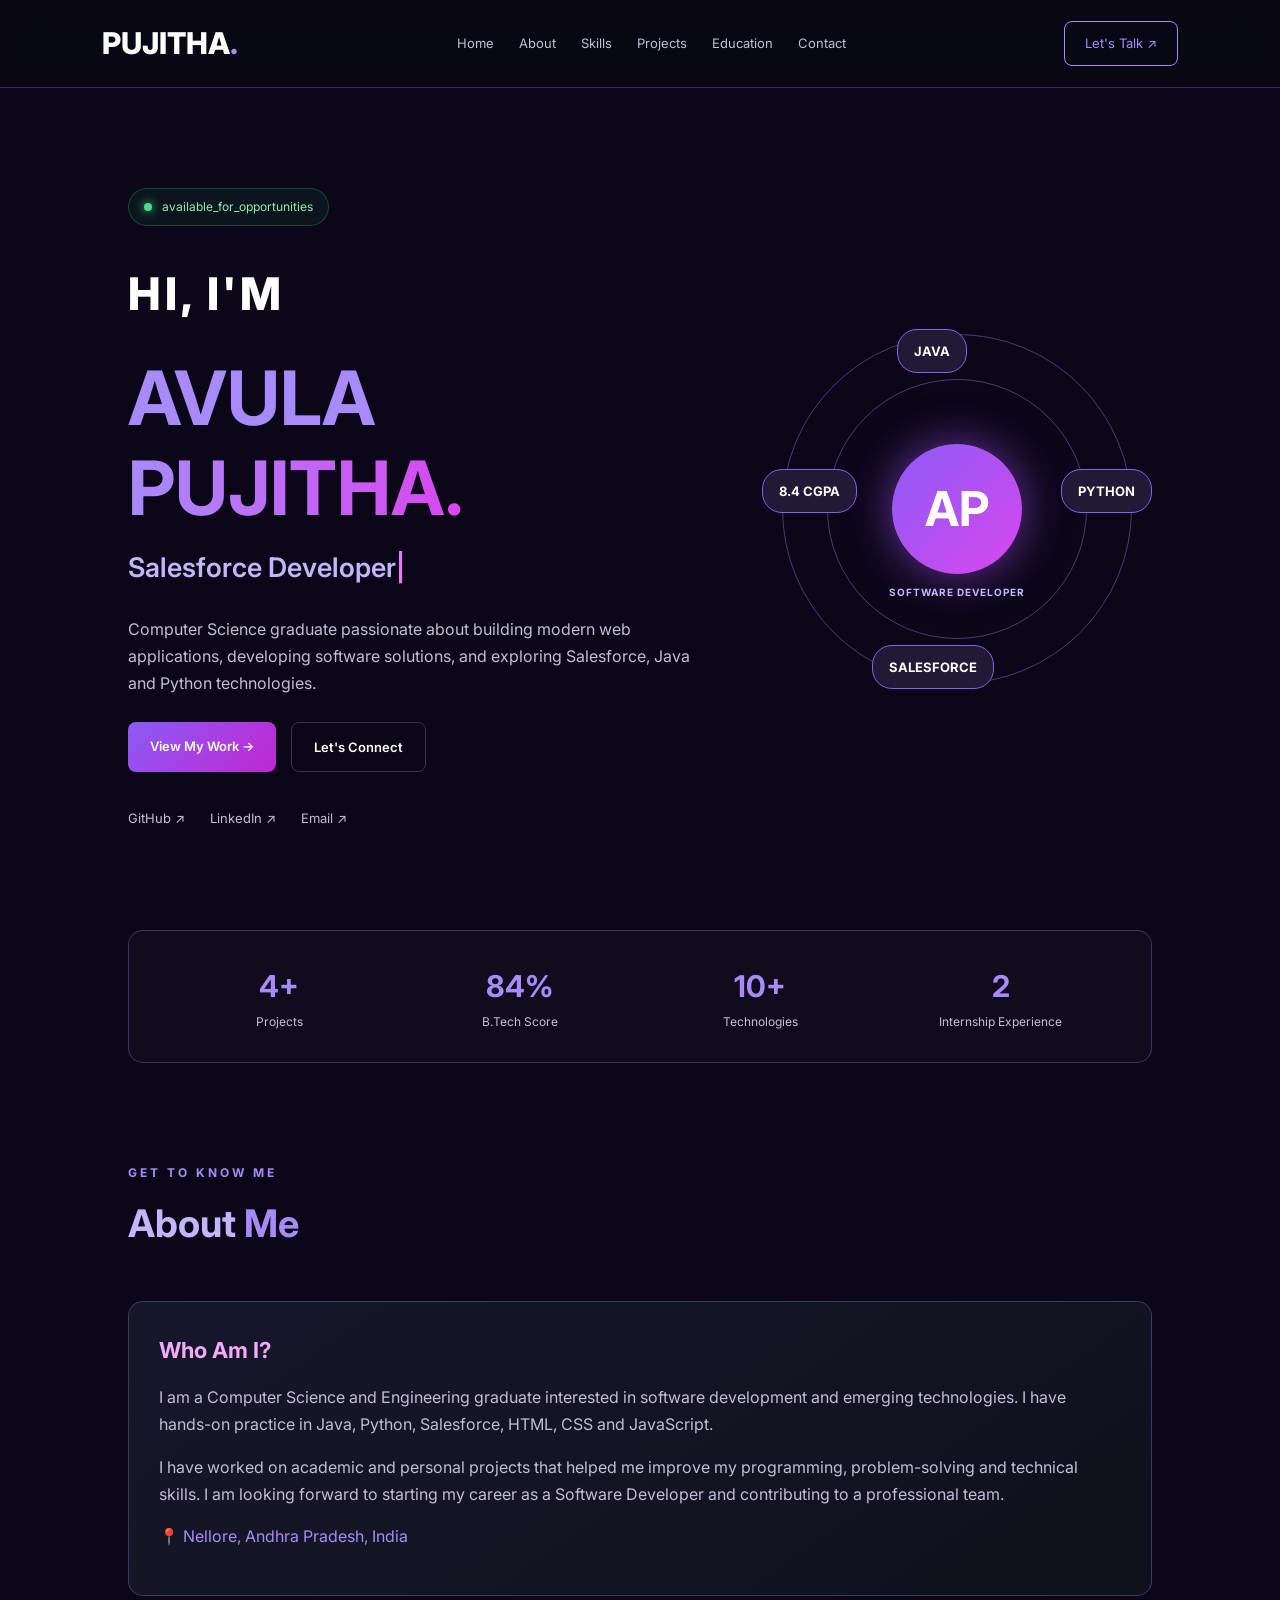
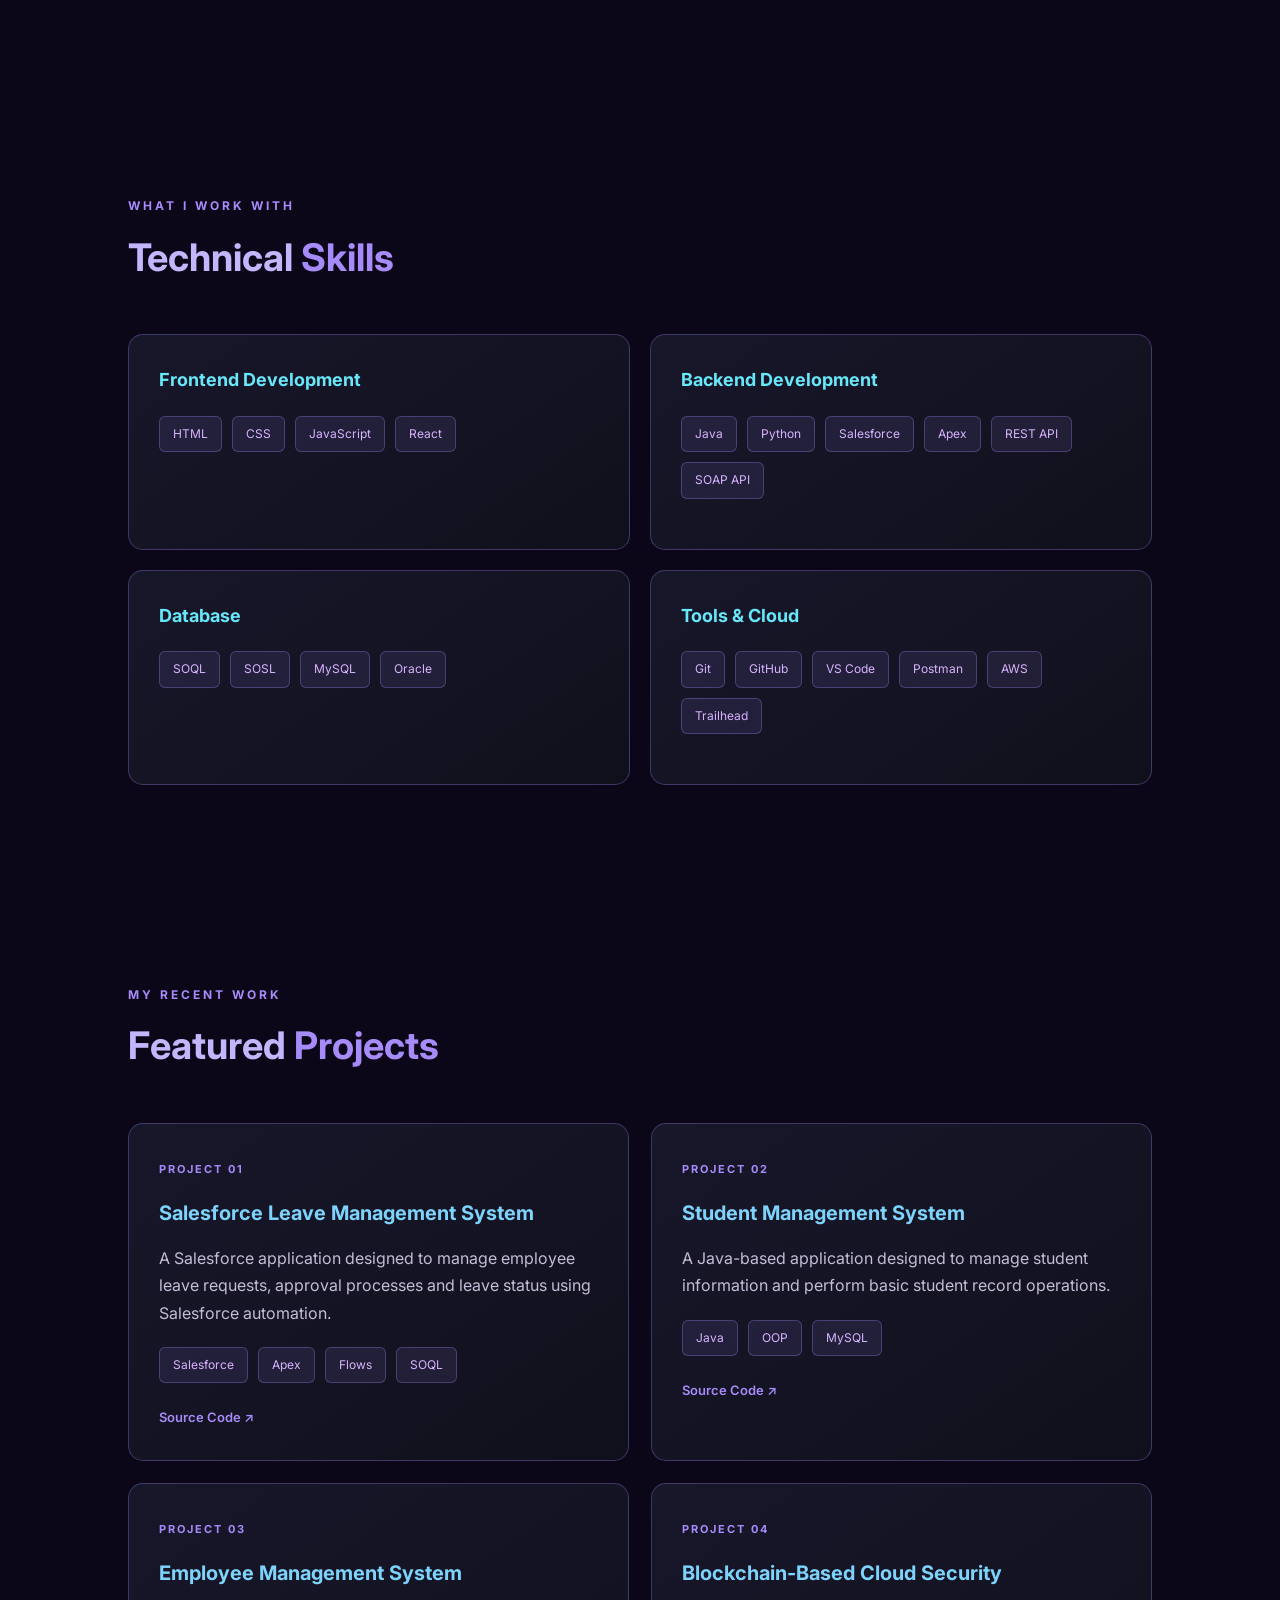
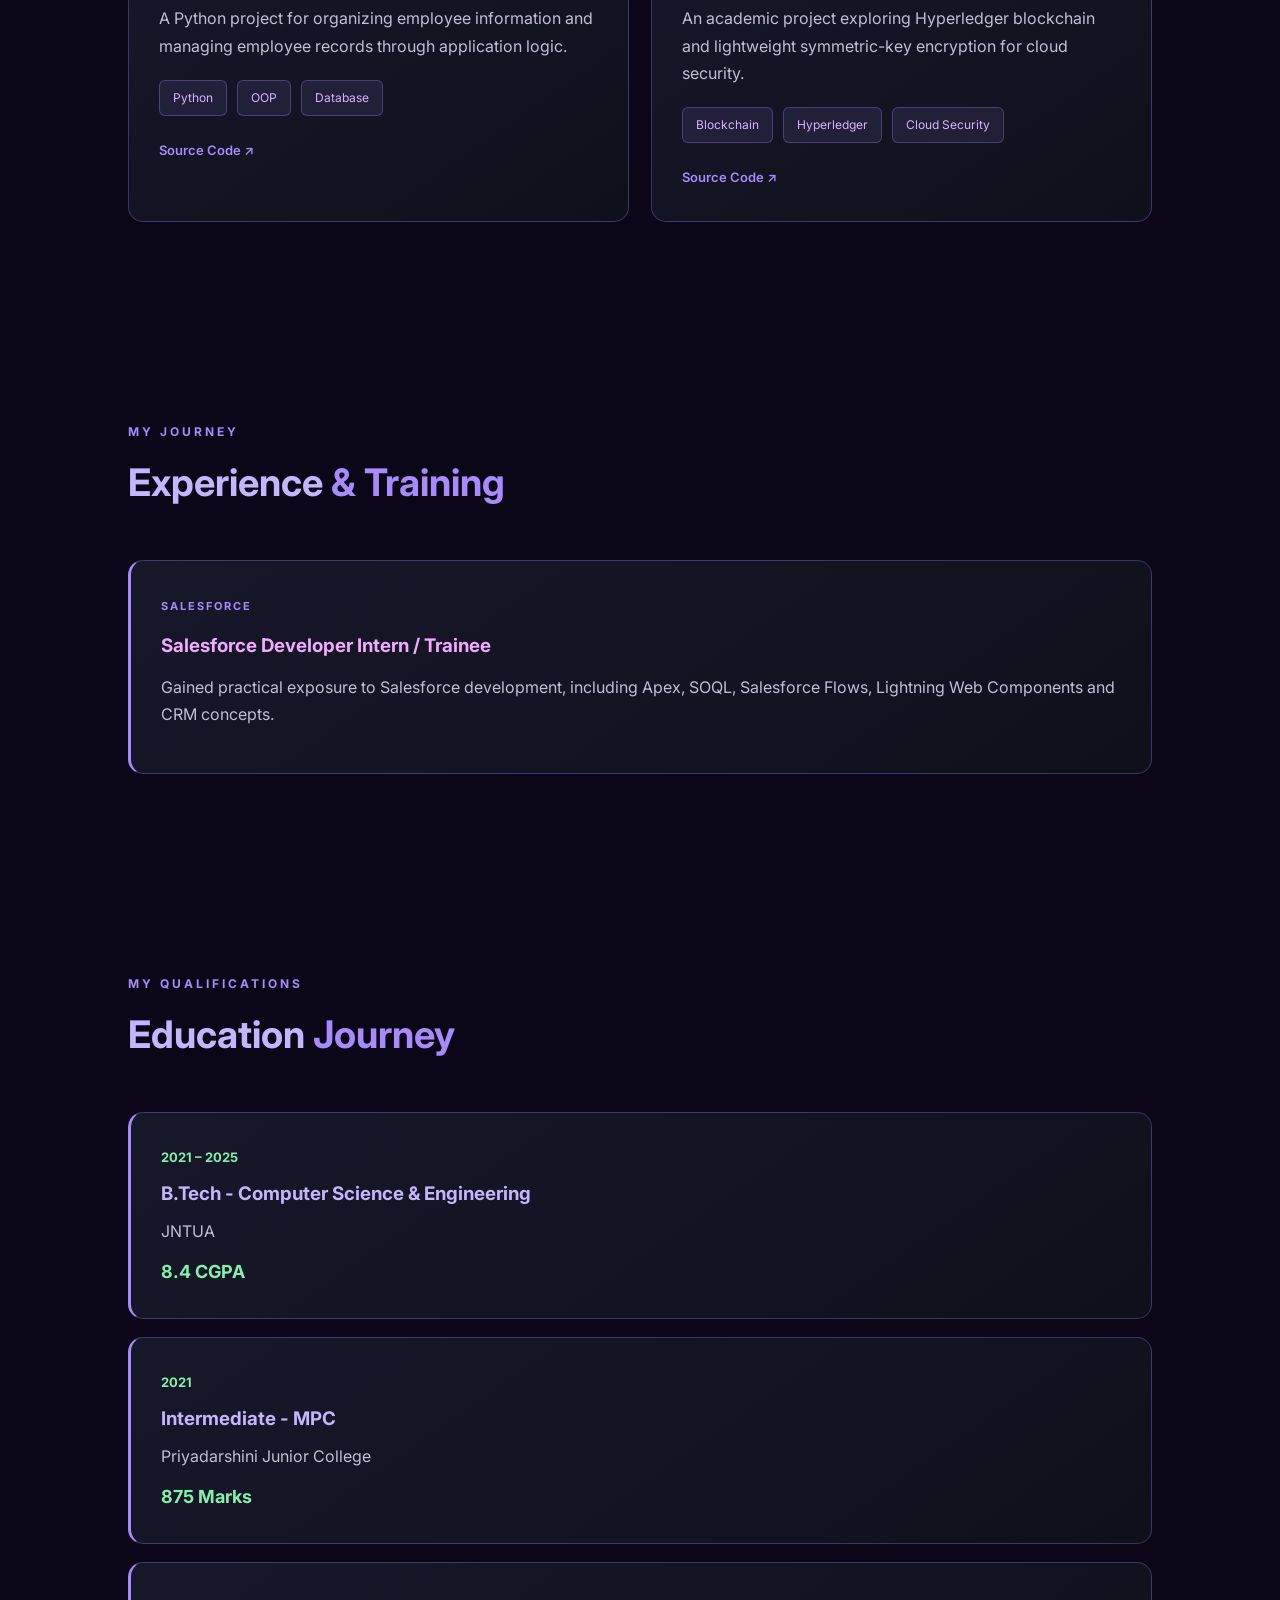
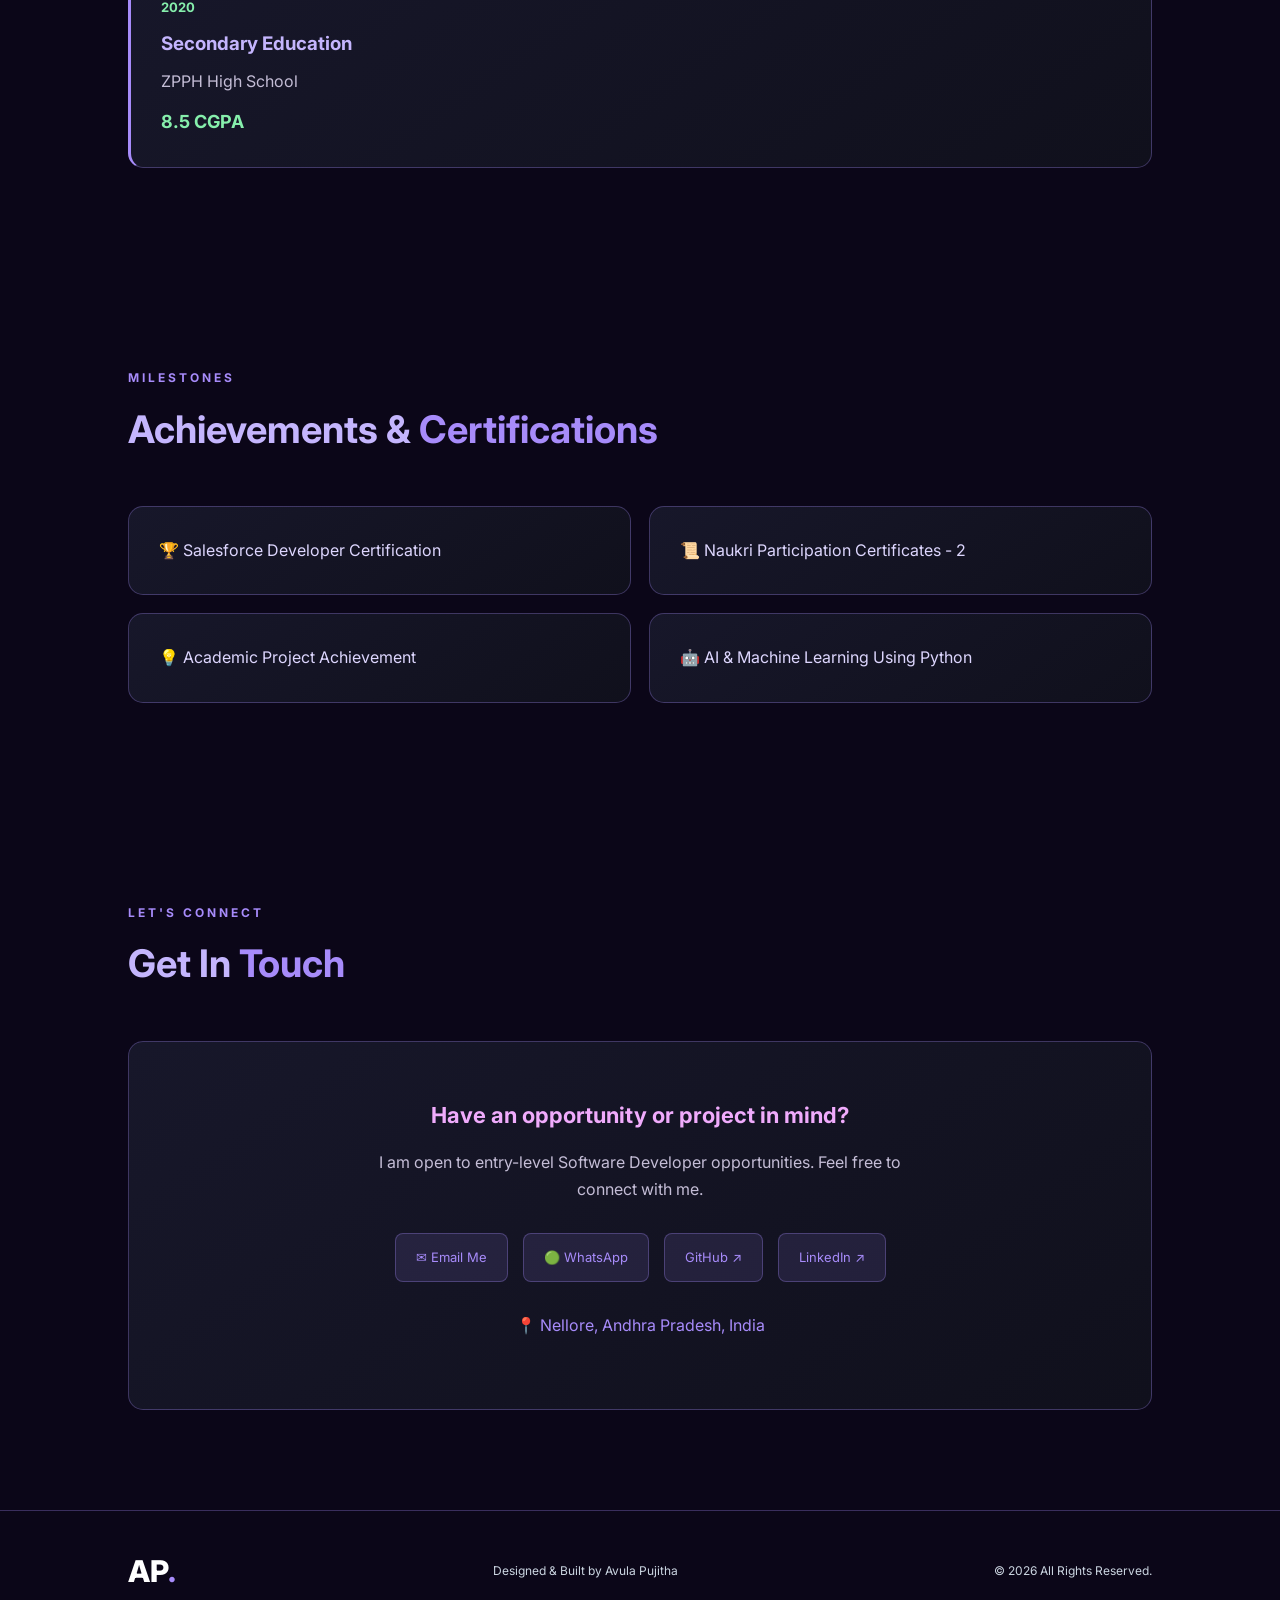
==== commit 42de1ceb: "Update index.html" ====
--- a/index.html
+++ b/index.html
@@ -318,6 +318,9 @@
 
         <div class="contact-links">
             <a href="mailto:pujithaavula33@gmail.com">✉ Email Me</a>
+            <a href="https://wa.me/918985224137" target="_blank">
+    🟢 WhatsApp
+</a>
             <a href="https://github.com/avulapujitha-dev" target="_blank">GitHub ↗</a>
             <a href="https://www.linkedin.com/in/pujitha-avula" target="_blank">LinkedIn ↗</a>
         </div>
@@ -336,4 +339,4 @@
 
 <script src="script.js"></script>
 </body>
-</html>+</html>
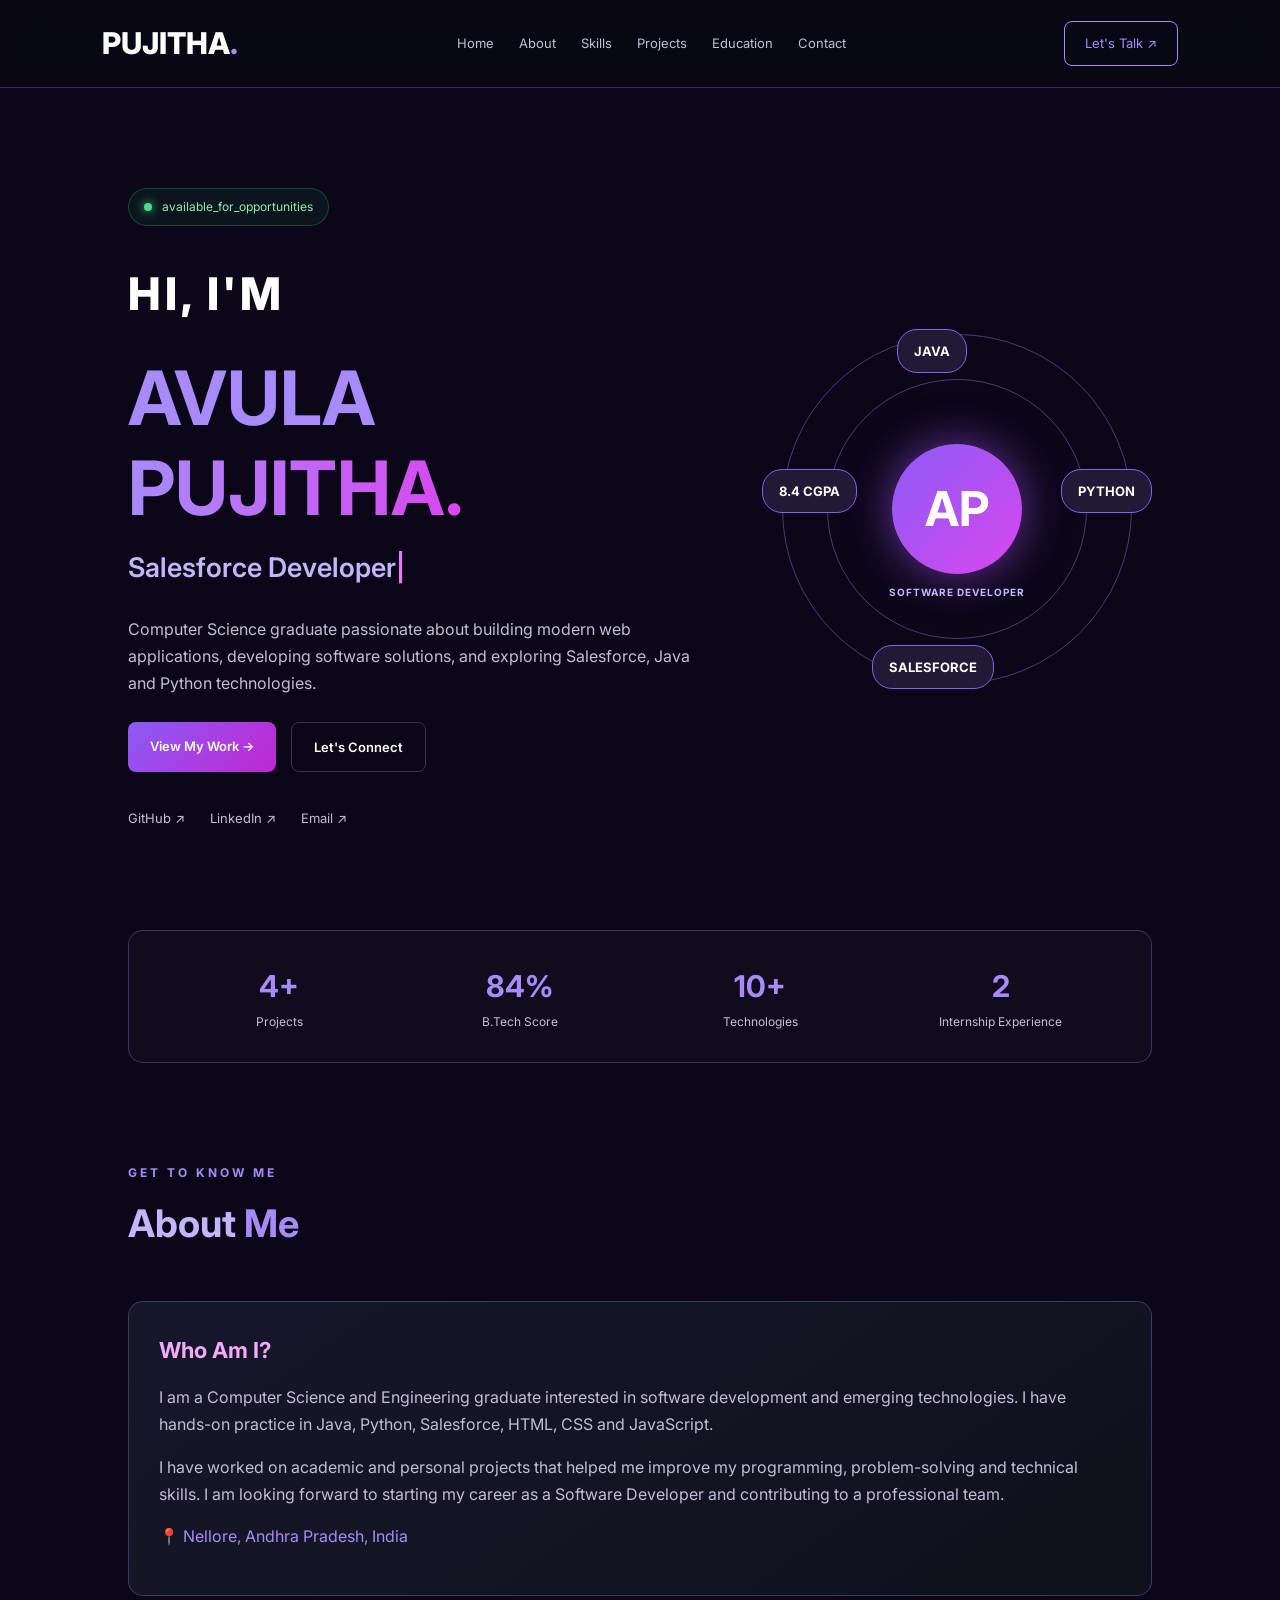
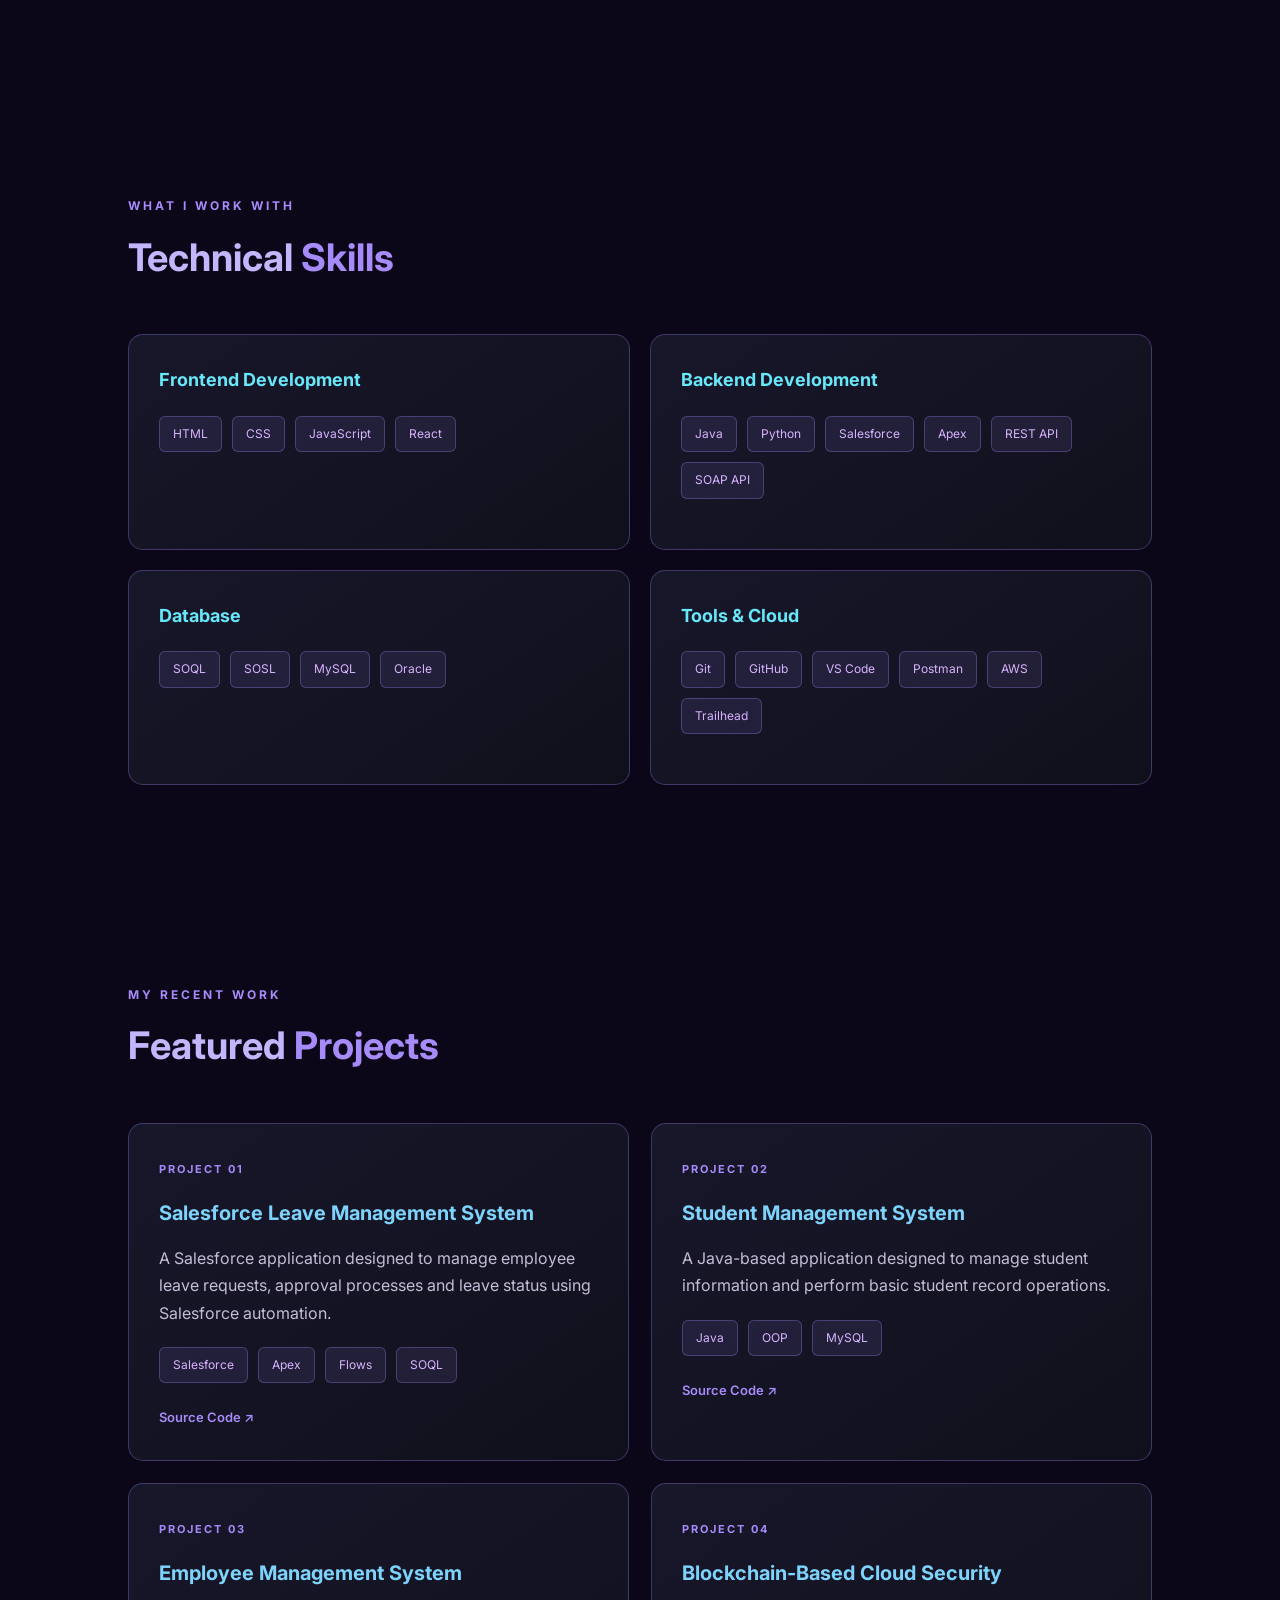
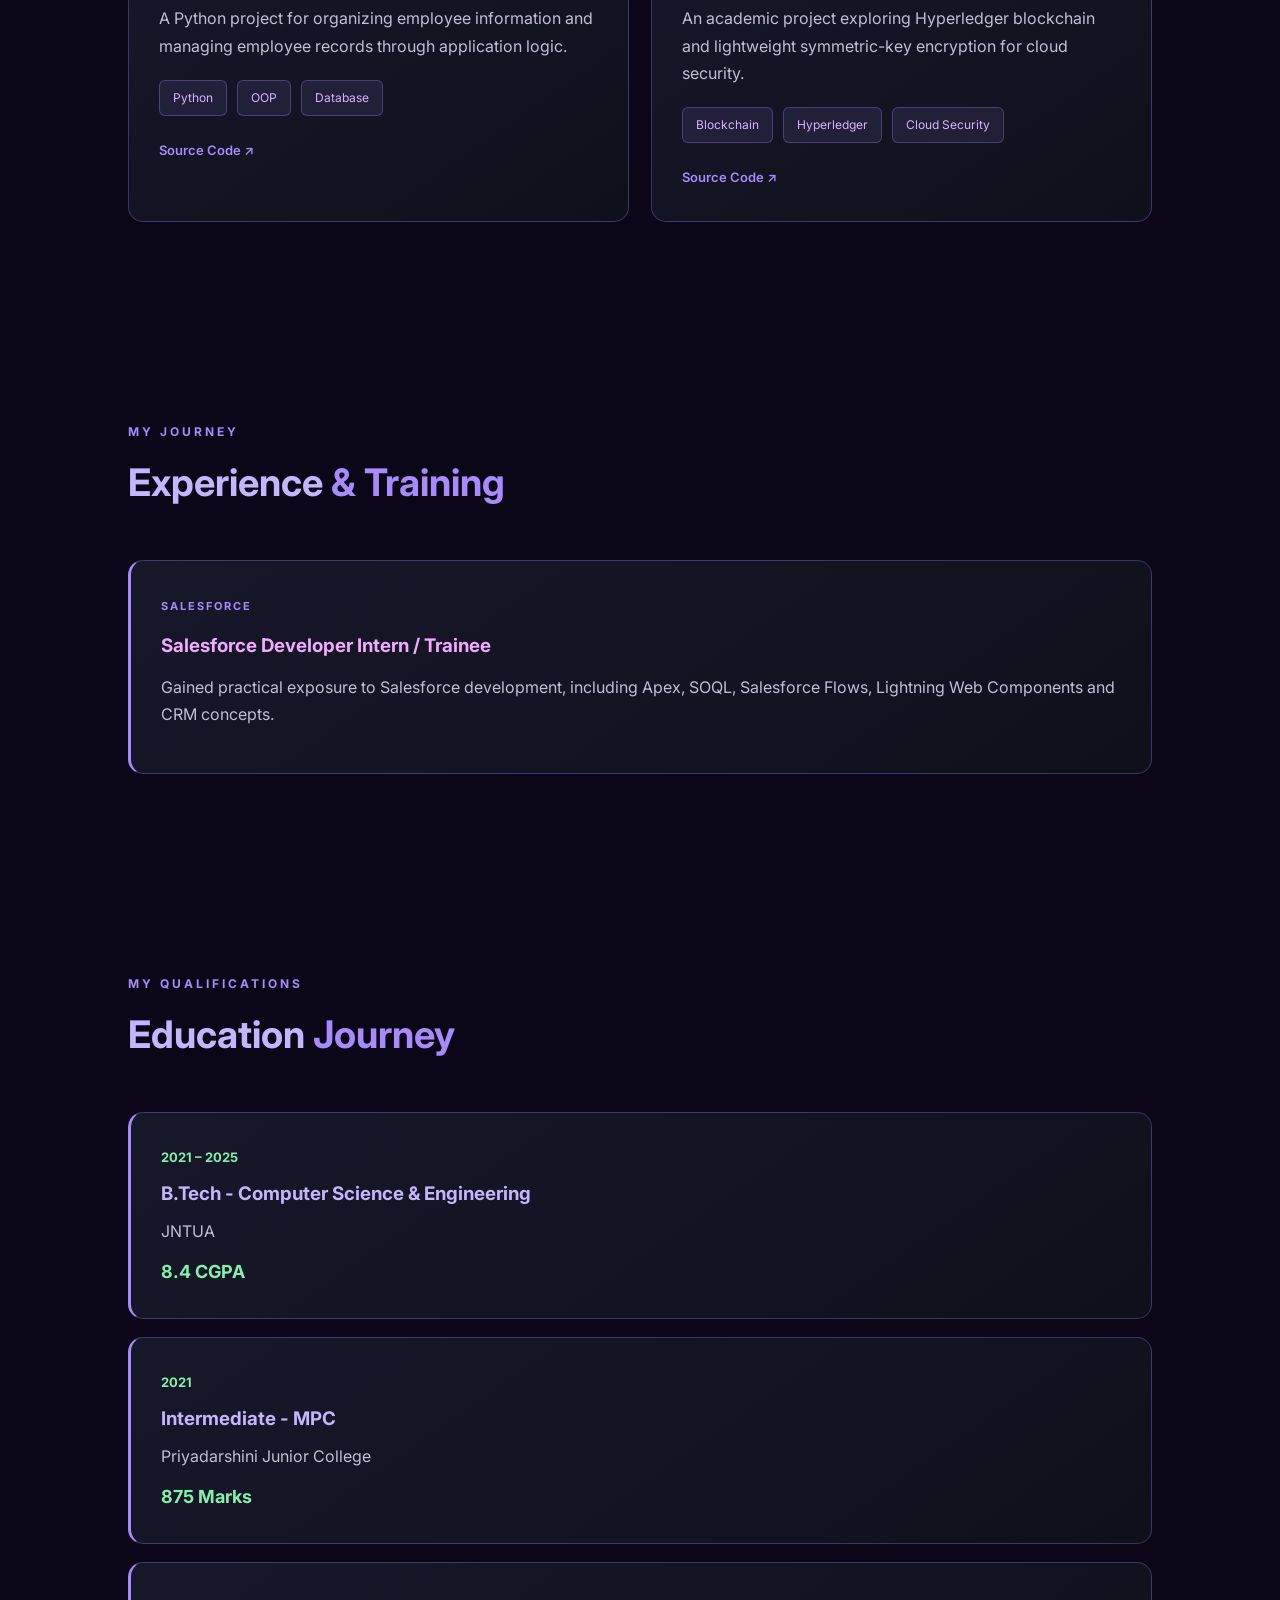
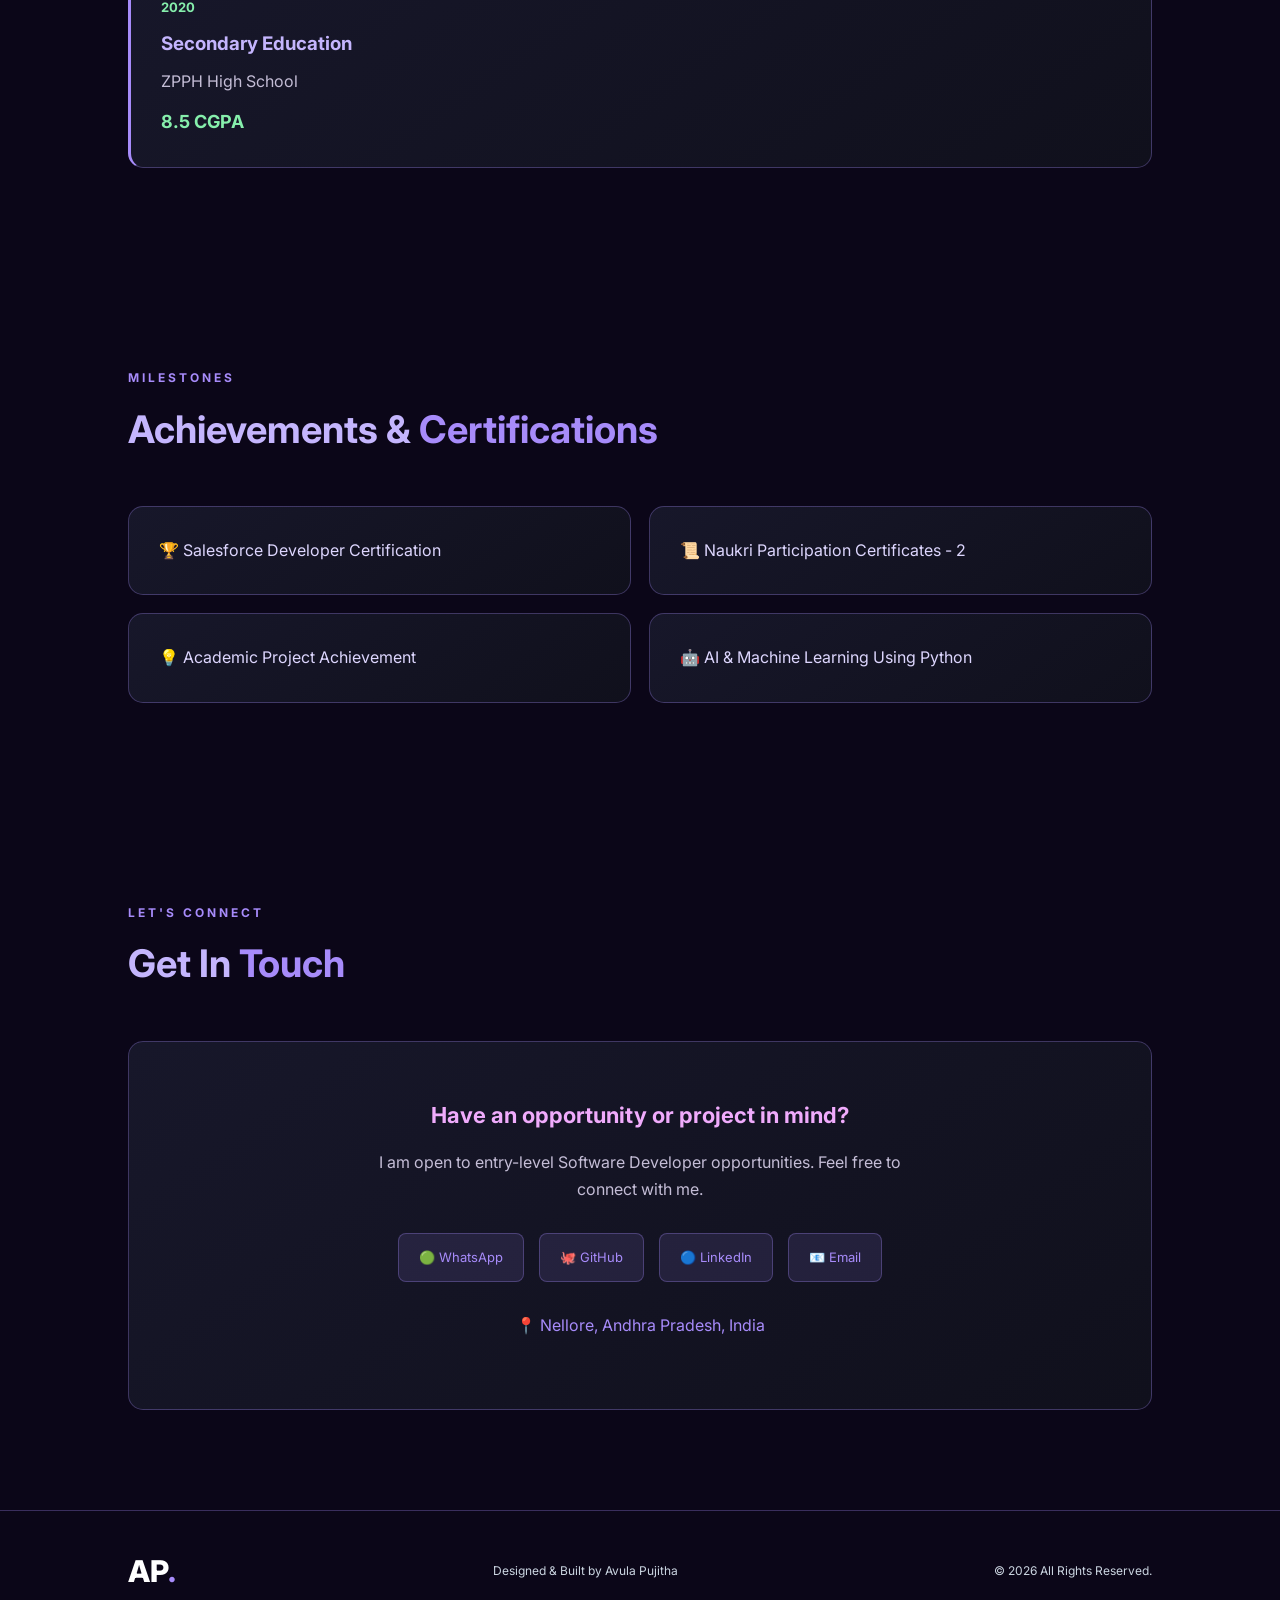
==== commit 2a875786: "Update index.html" ====
--- a/index.html
+++ b/index.html
@@ -317,13 +317,24 @@
         </p>
 
         <div class="contact-links">
-            <a href="mailto:pujithaavula33@gmail.com">✉ Email Me</a>
-            <a href="https://wa.me/918985224137" target="_blank">
-    🟢 WhatsApp
-</a>
-            <a href="https://github.com/avulapujitha-dev" target="_blank">GitHub ↗</a>
-            <a href="https://www.linkedin.com/in/pujitha-avula" target="_blank">LinkedIn ↗</a>
-        </div>
+
+    <a href="https://wa.me/918985224137" target="_blank">
+        🟢 WhatsApp
+    </a>
+
+    <a href="https://github.com/avulapujitha-dev" target="_blank">
+        🐙 GitHub
+    </a>
+
+    <a href="https://www.linkedin.com/in/pujitha-avula" target="_blank">
+        🔵 LinkedIn
+    </a>
+
+    <a href="mailto:pujithaavula33@gmail.com">
+        📧 Email
+    </a>
+
+</div>
 
         <p class="location">📍 Nellore, Andhra Pradesh, India</p>
     </div>
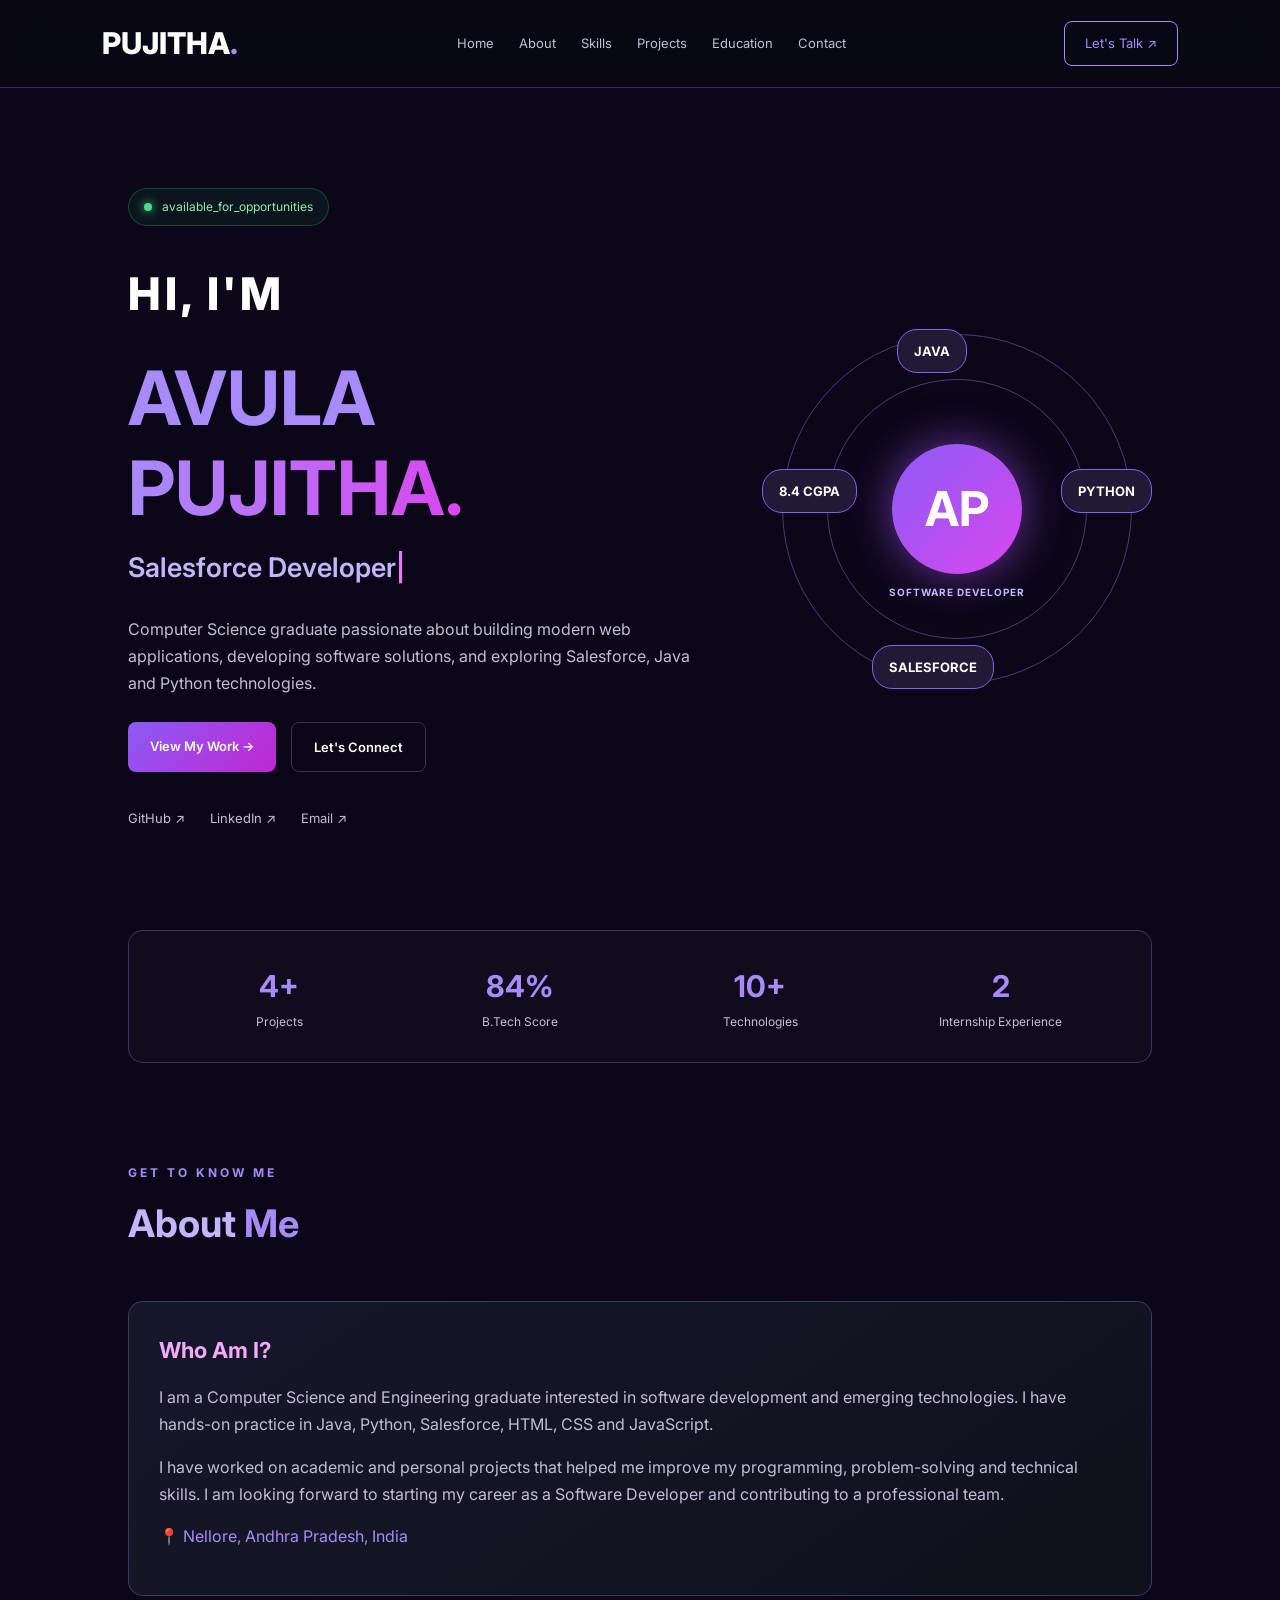
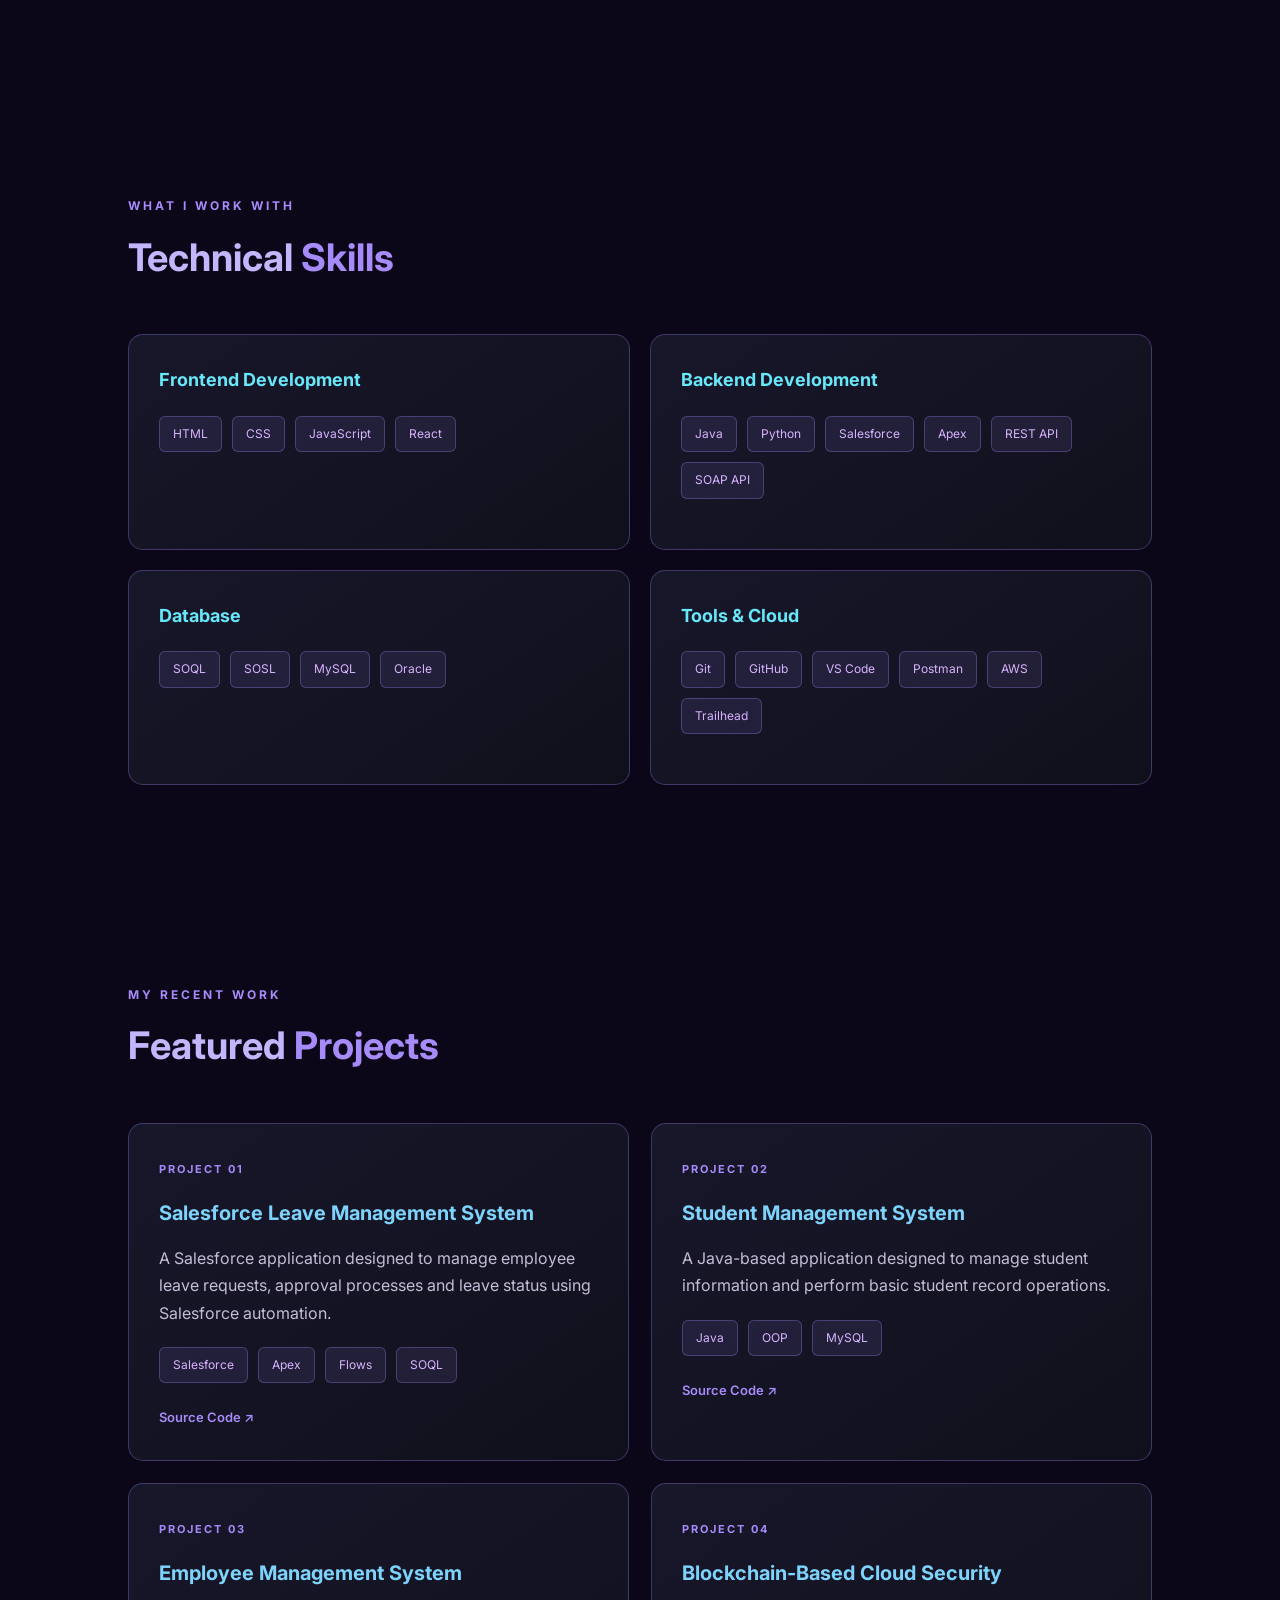
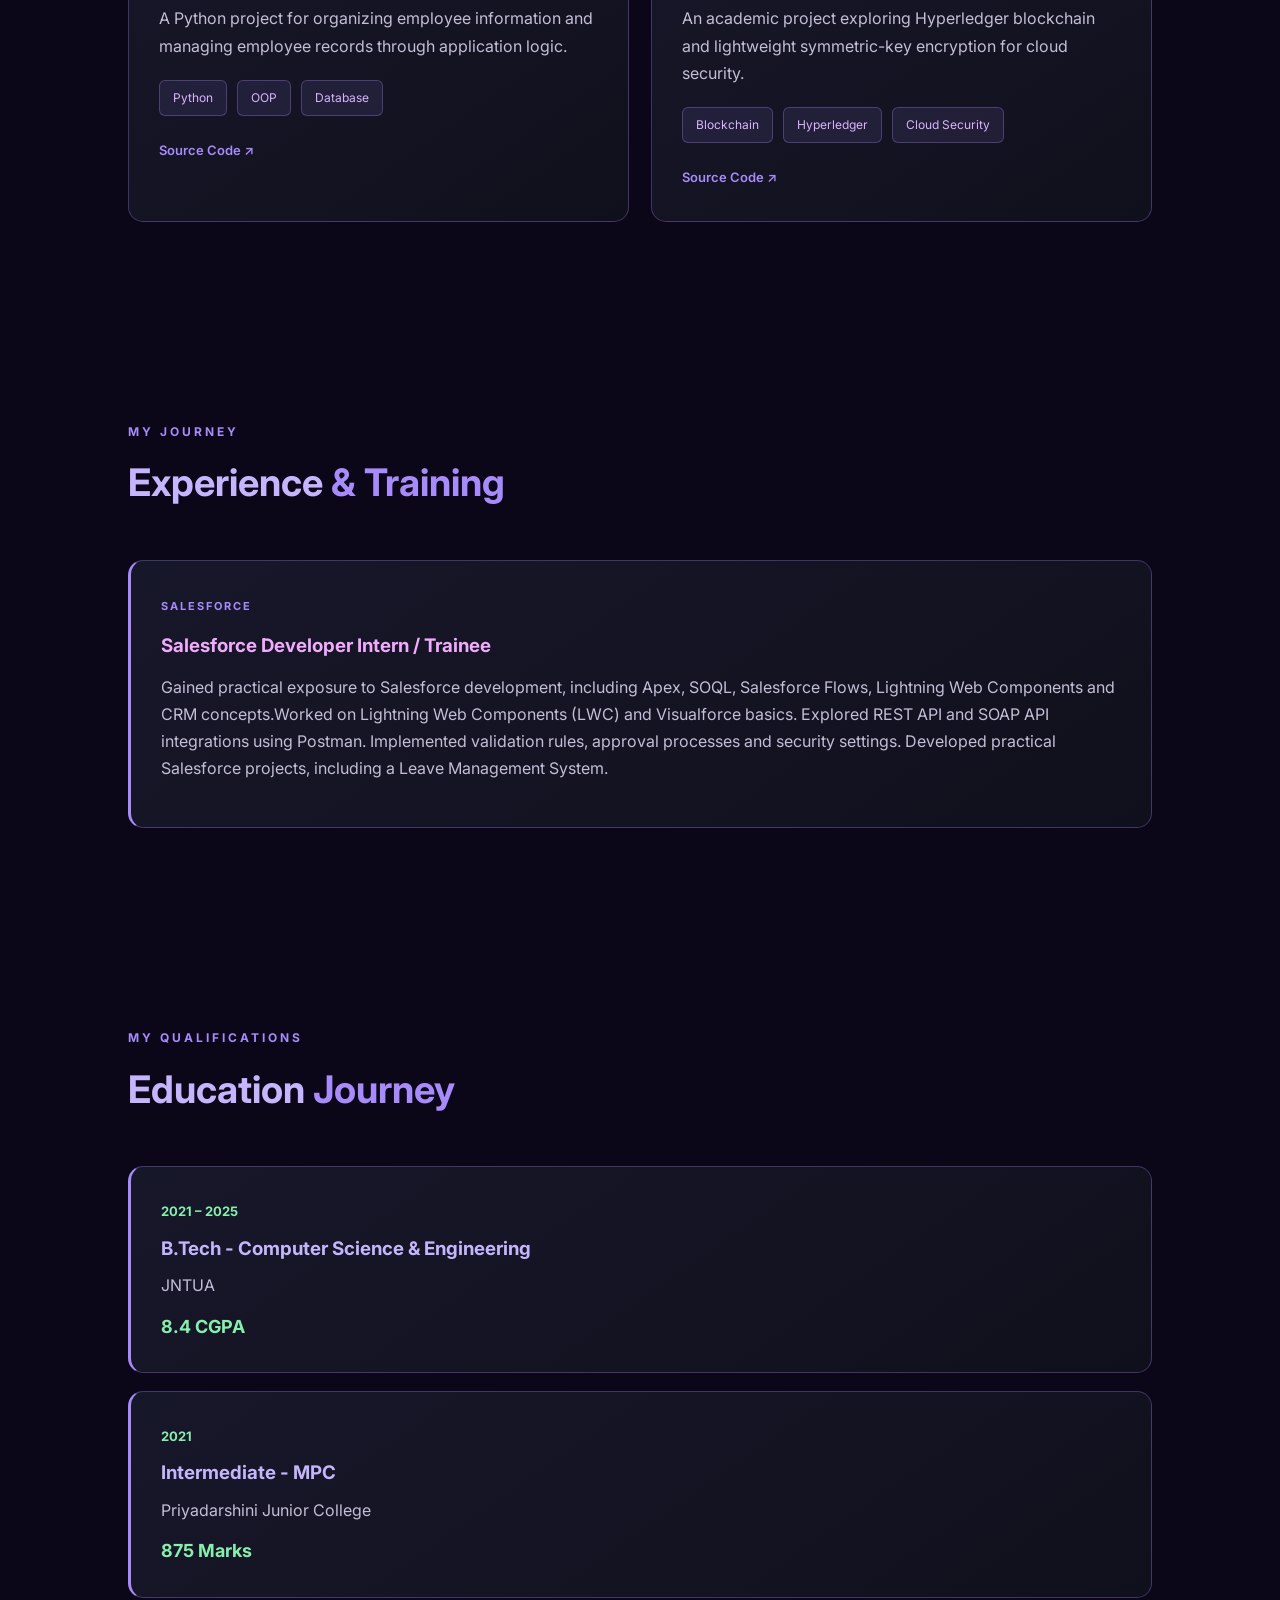
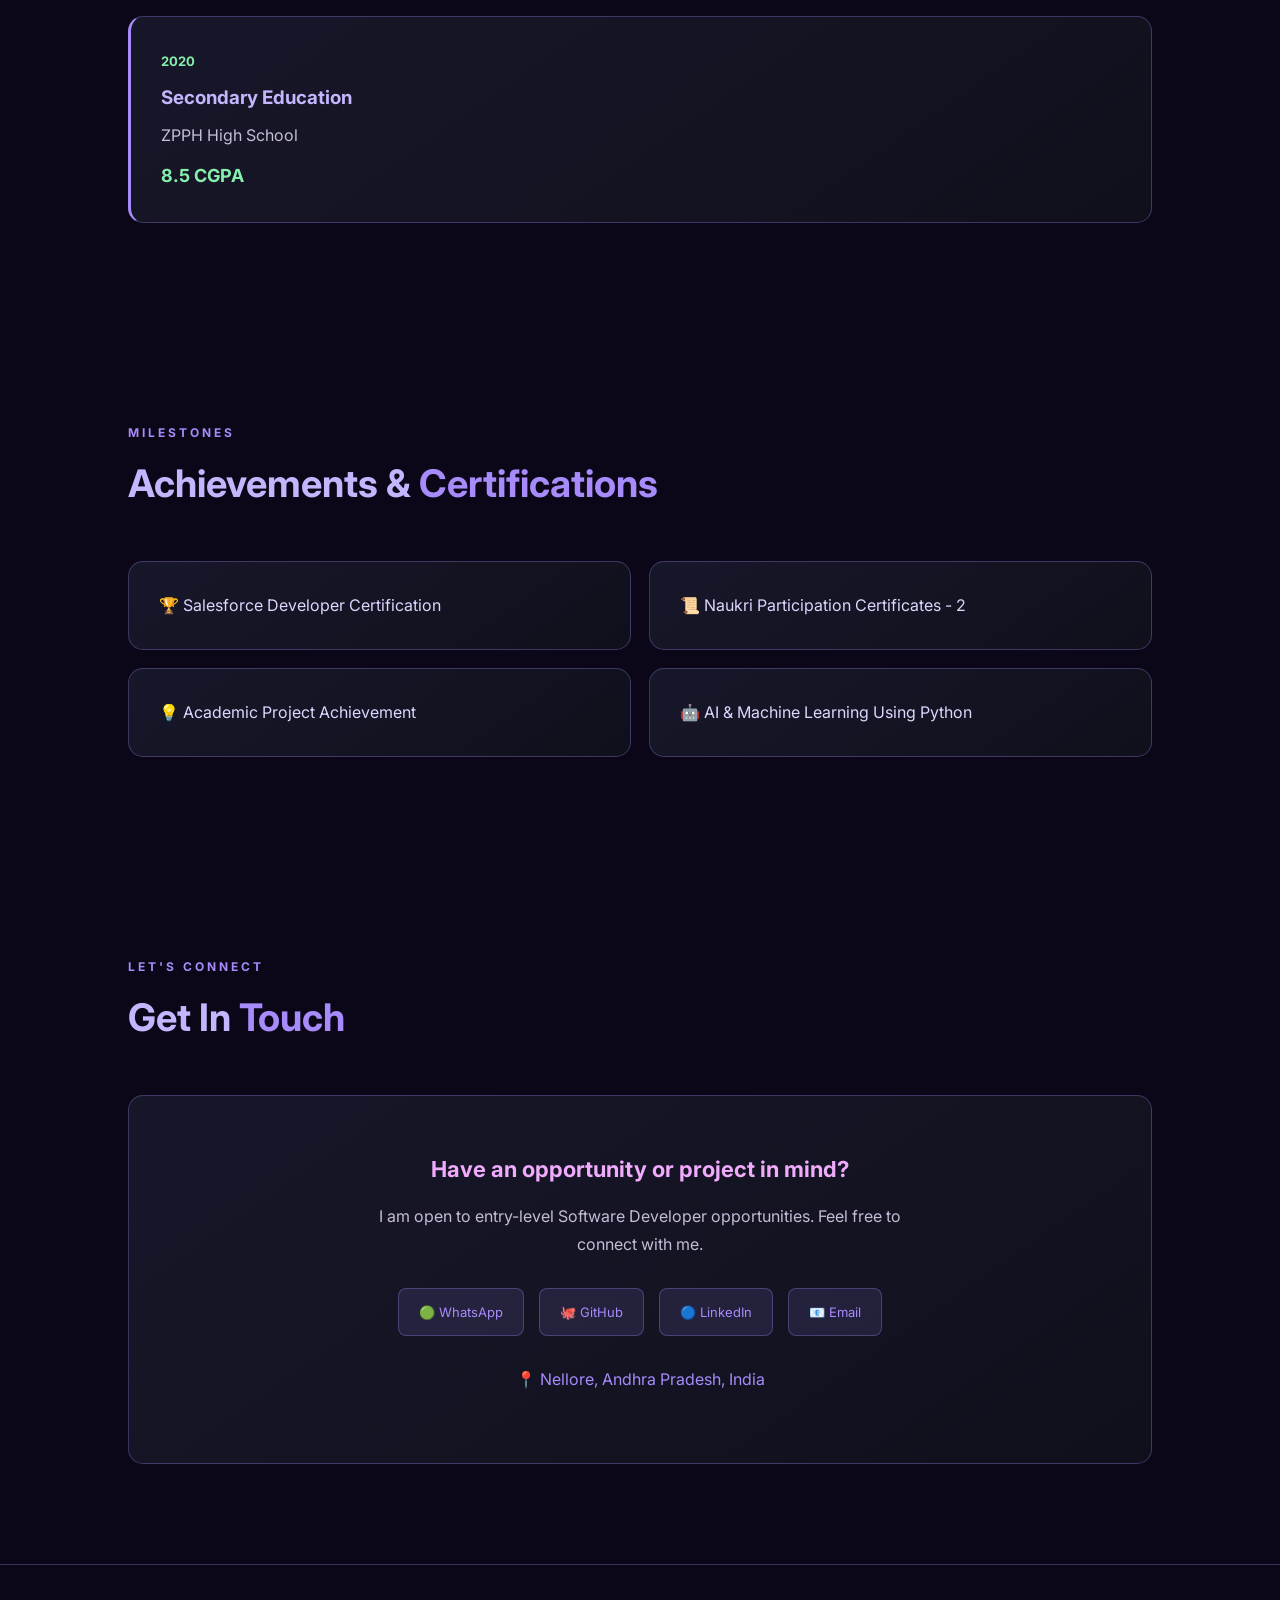
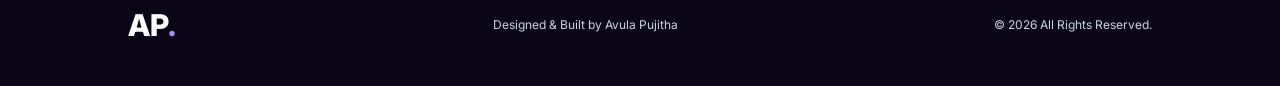
==== commit 280fc285: "Update index.html" ====
--- a/index.html
+++ b/index.html
@@ -251,7 +251,10 @@
         <p>
             Gained practical exposure to Salesforce development,
             including Apex, SOQL, Salesforce Flows, Lightning
-            Web Components and CRM concepts.
+            Web Components and CRM concepts.Worked on Lightning Web Components (LWC) and Visualforce basics.
+            Explored REST API and SOAP API integrations using Postman.
+            Implemented validation rules, approval processes and security settings.
+            Developed practical Salesforce projects, including a Leave Management System.
         </p>
     </div>
 </section>
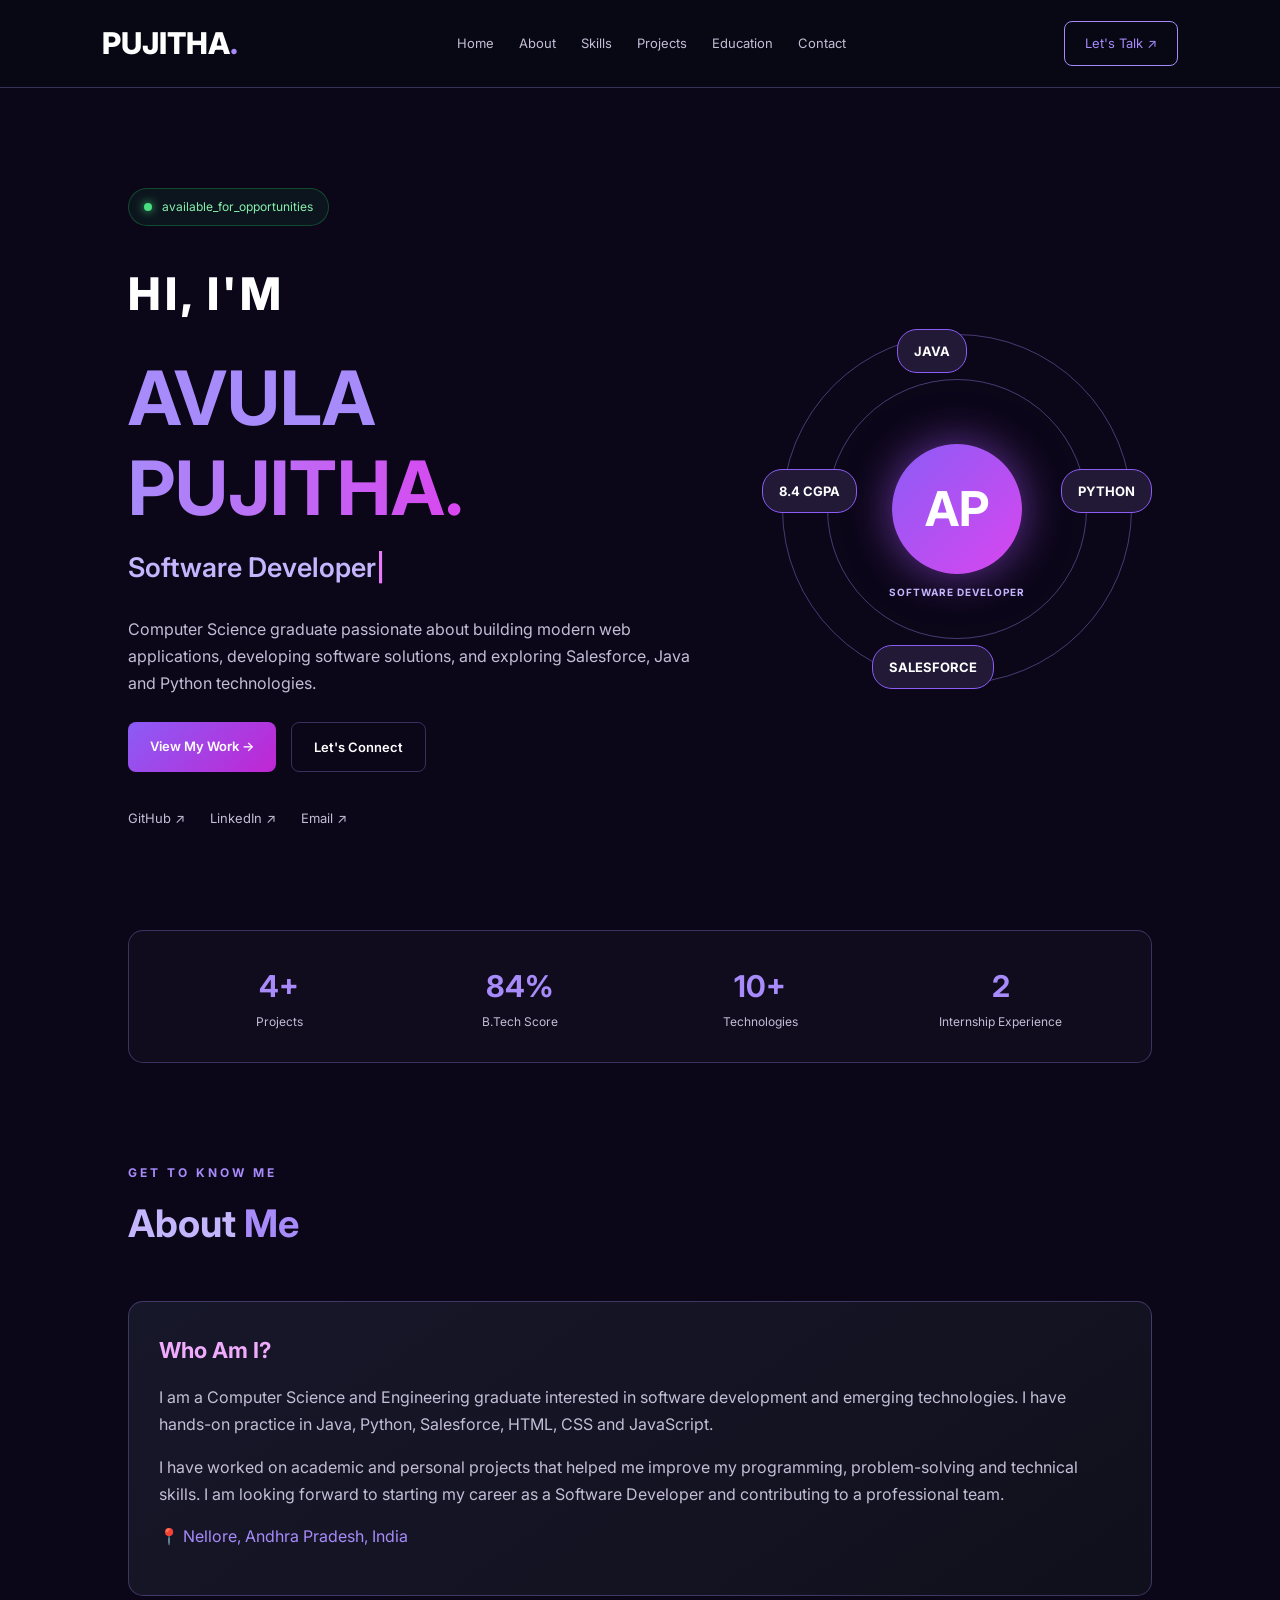
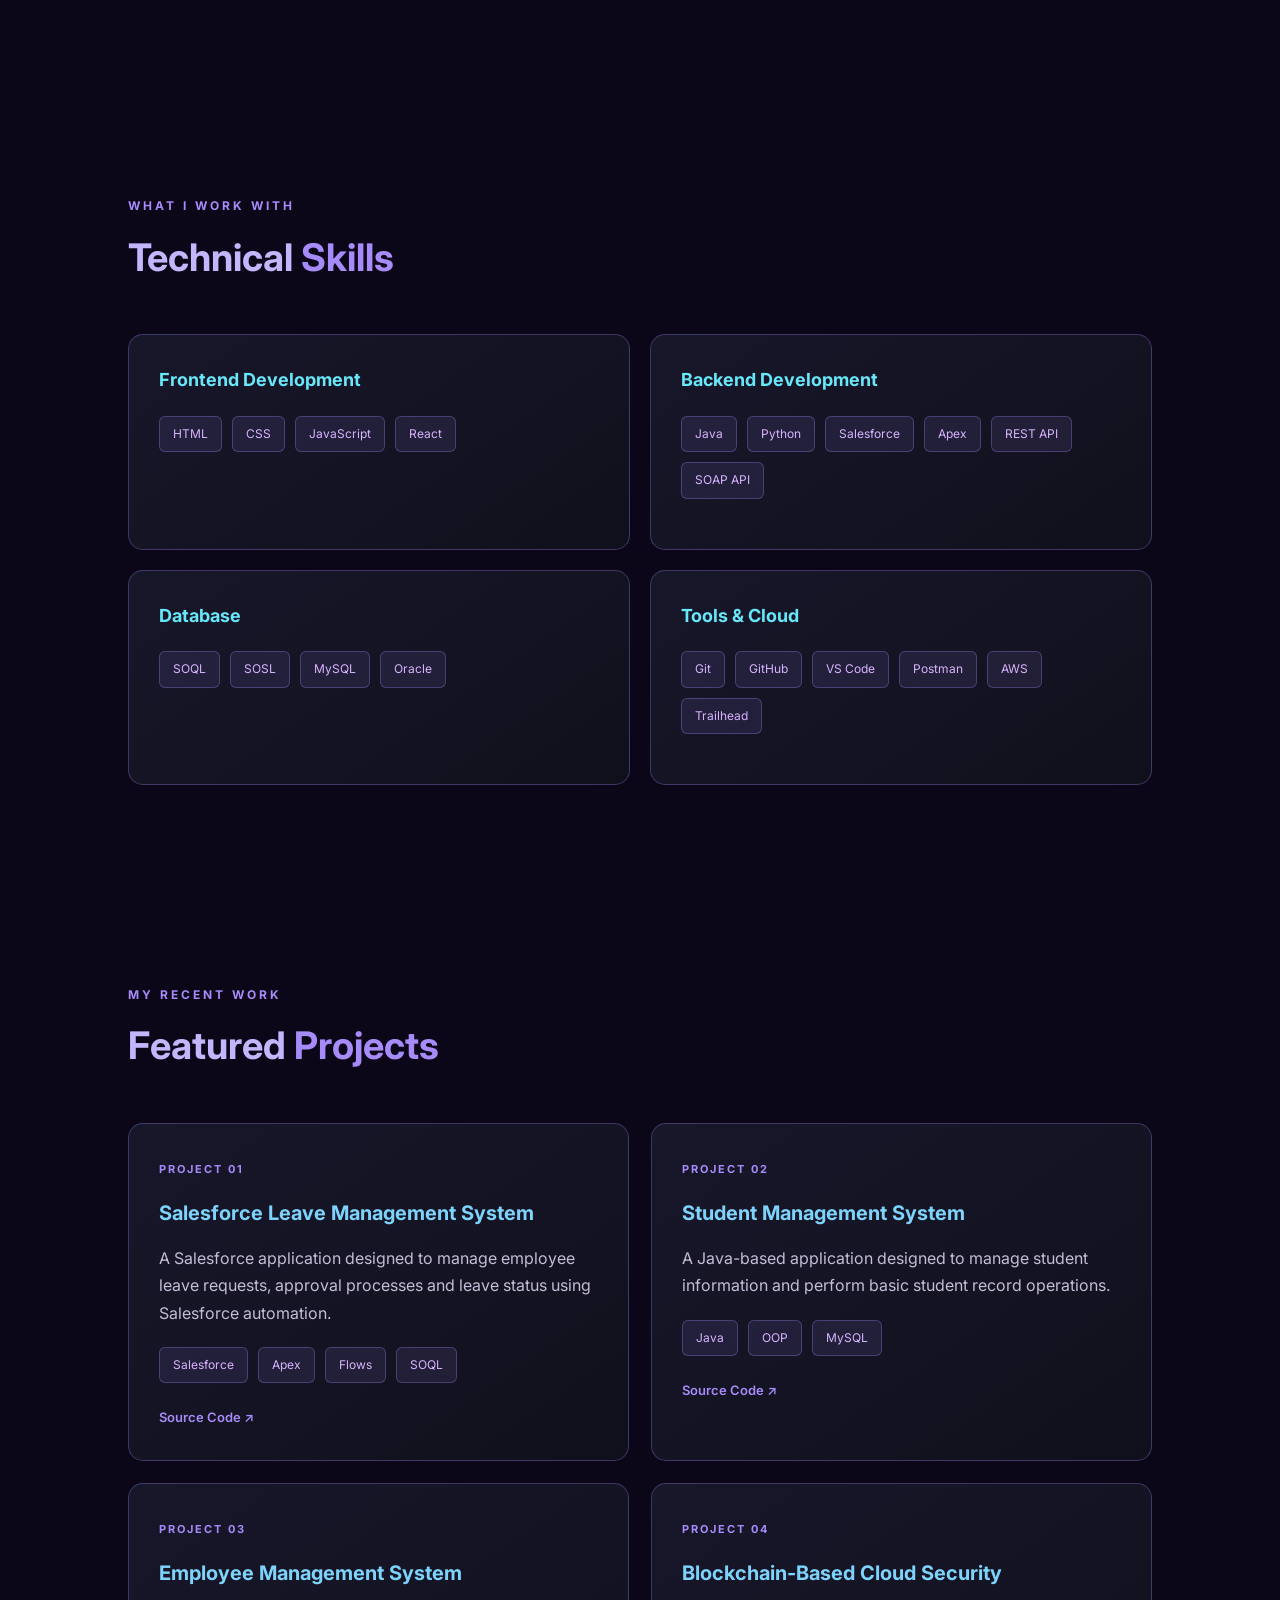
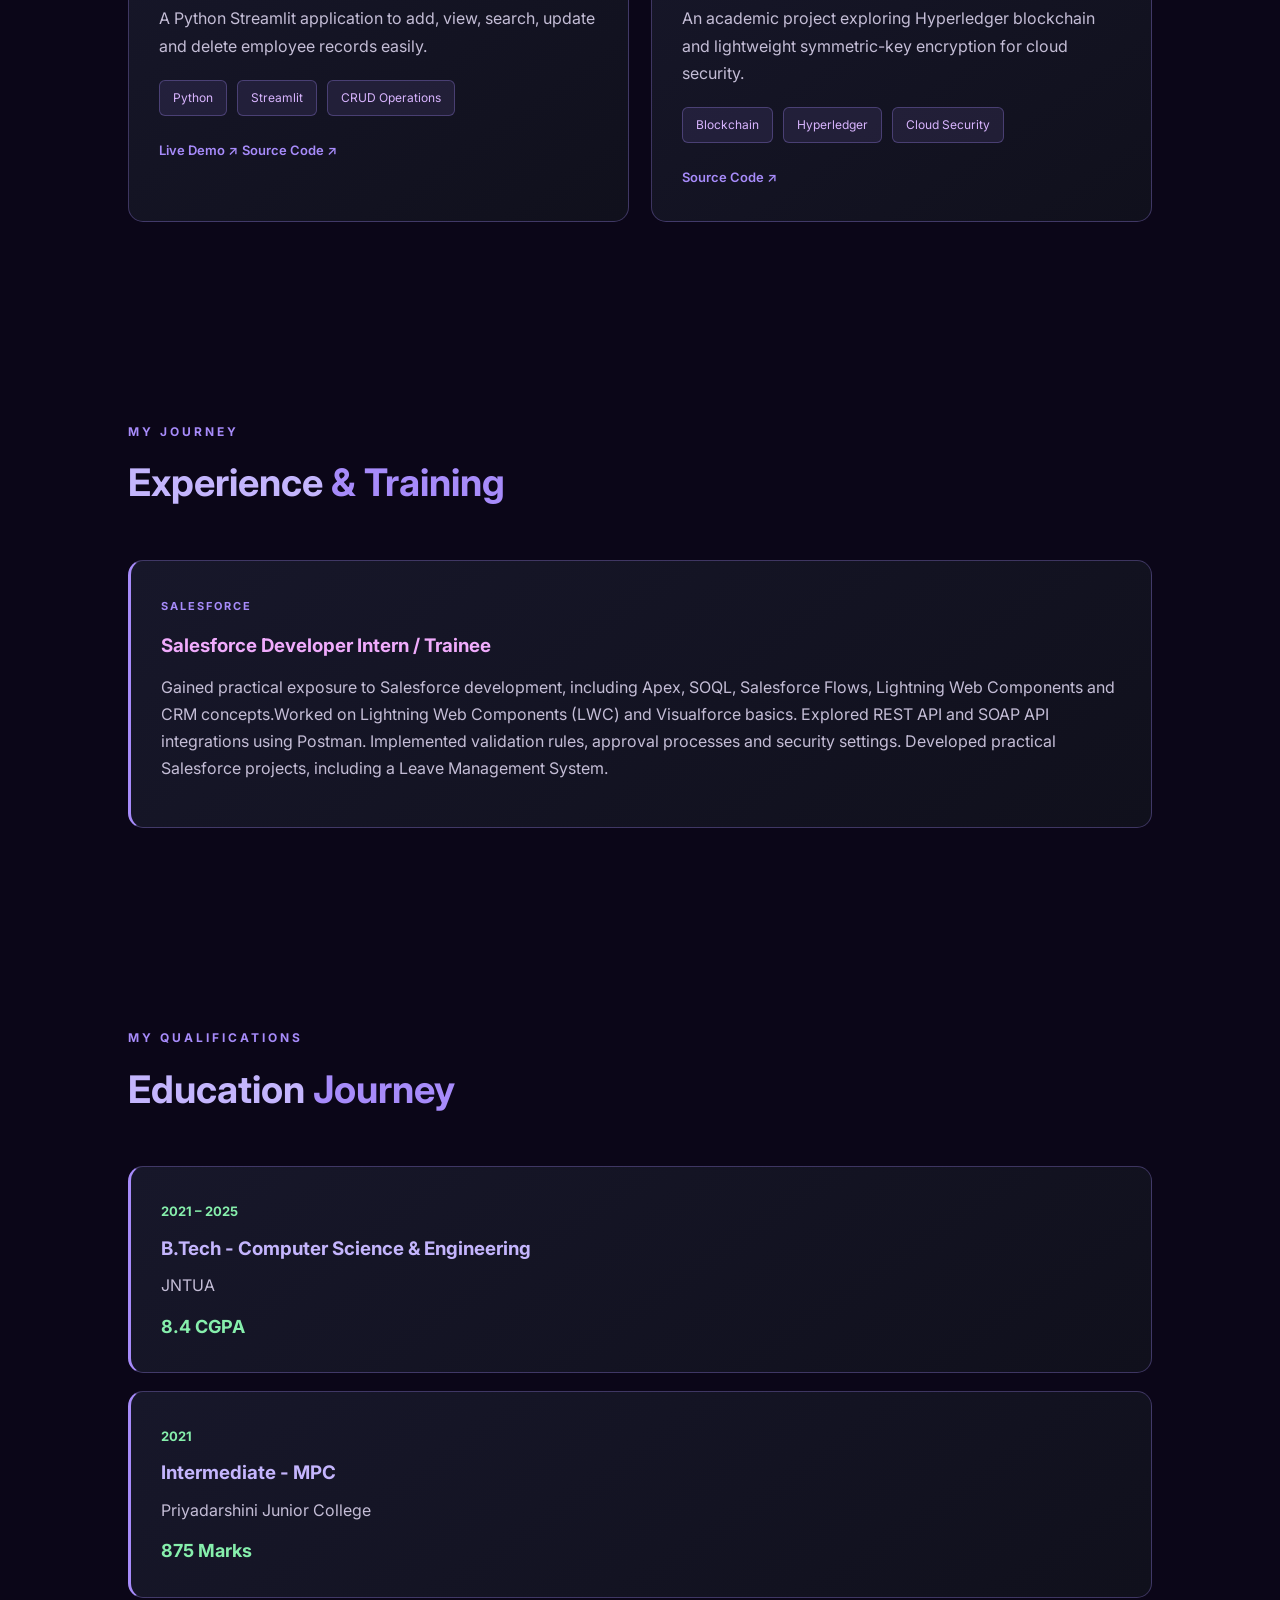
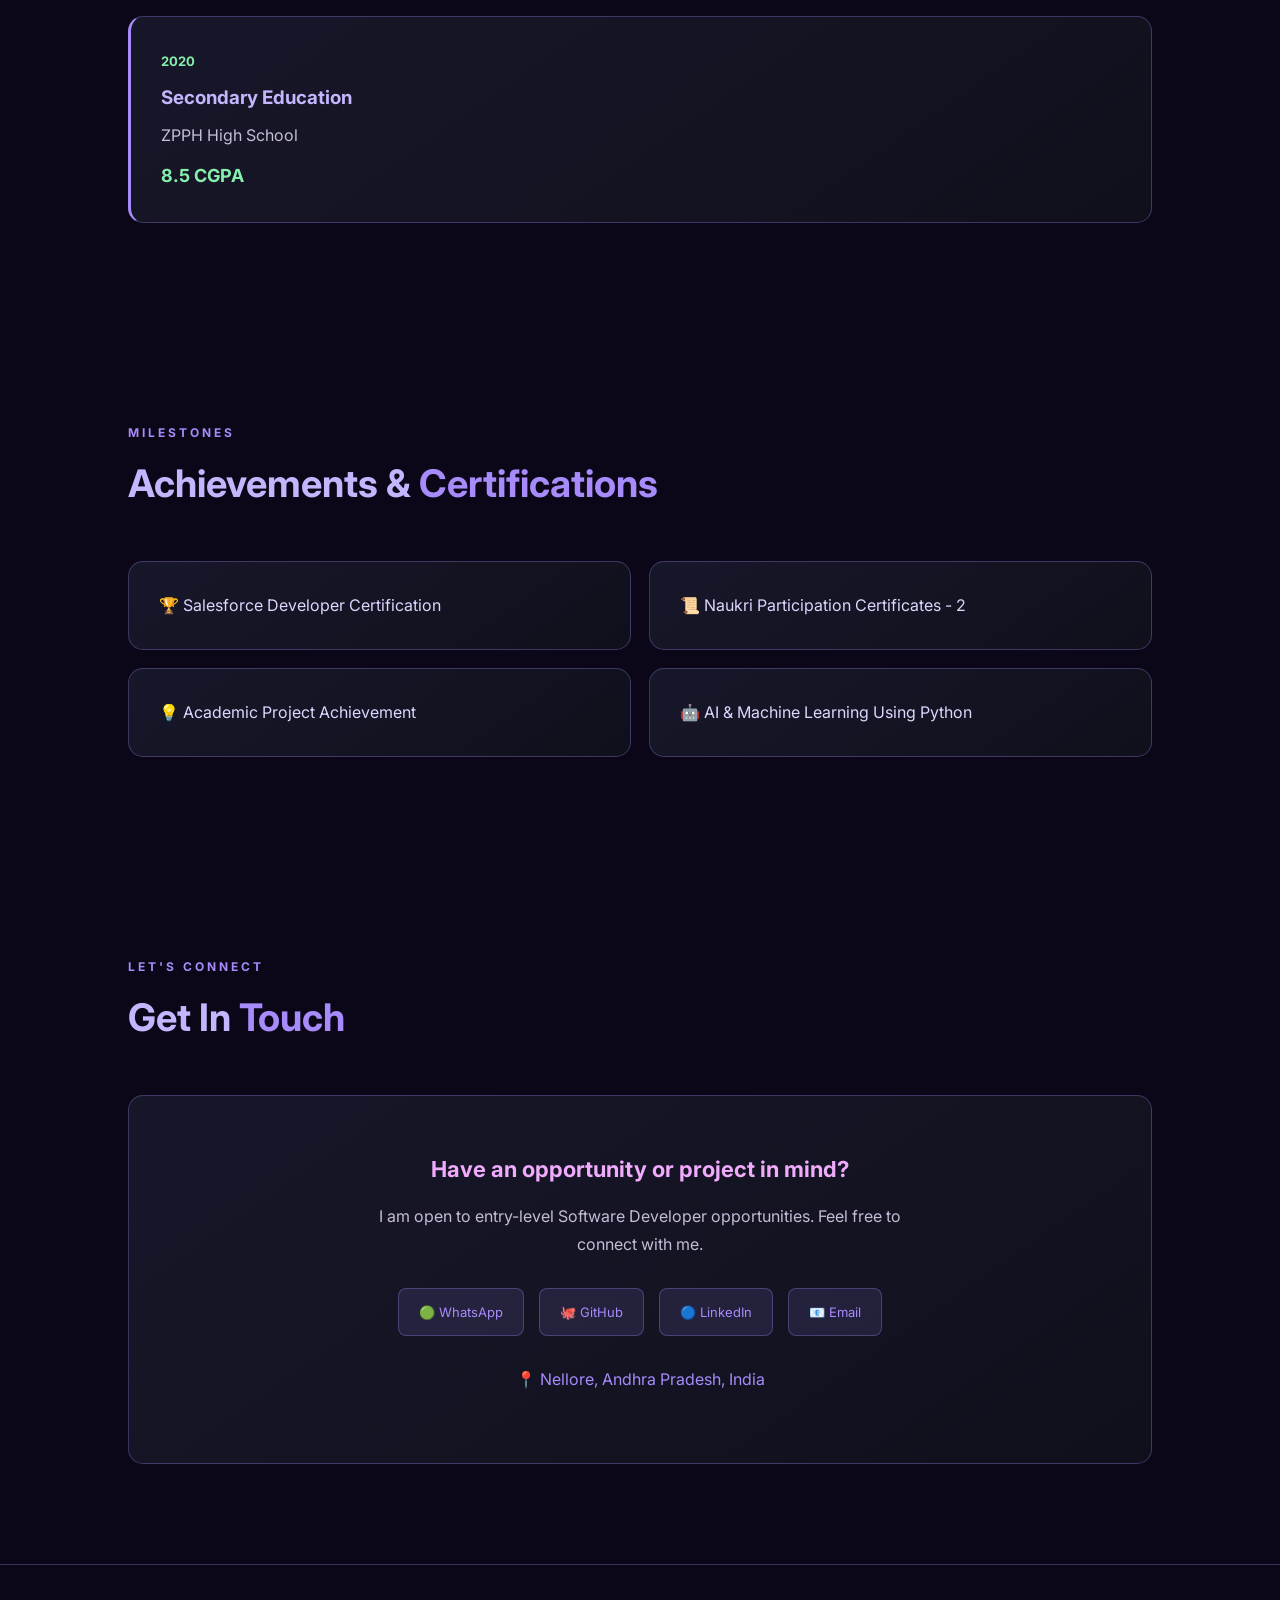
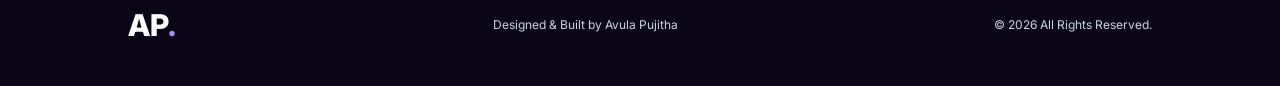
==== commit 6dd146e2: "Update index.html" ====
--- a/index.html
+++ b/index.html
@@ -208,18 +208,24 @@
         </article>
 
         <article class="project-card">
-            <span class="project-number">PROJECT 03</span>
-            <h3>Employee Management System</h3>
-            <p>
-                A Python project for organizing employee information
-                and managing employee records through application logic.
-            </p>
-            <div class="skill-tags">
-                <span>Python</span><span>OOP</span>
-                <span>Database</span>
-            </div>
-            <a href="https://github.com/avulapujitha-dev/PujithaAvula-Portfolio" target="_blank">Source Code ↗</a>
-        </article>
+    <span class="project-number">PROJECT 03</span>
+    <h3>Employee Management System</h3>
+    <p>
+        A Python Streamlit application to add, view, search,
+        update and delete employee records easily.
+    </p>
+    <div class="skill-tags">
+        <span>Python</span>
+        <span>Streamlit</span>
+        <span>CRUD Operations</span>
+    </div>
+
+    <a href="https://employee-management-system-zs5gfmocg9orbc5vjnqnew.streamlit.app/"
+       target="_blank">Live Demo ↗</a>
+
+    <a href="https://github.com/avulapujitha-dev/Employee-Management-System"
+       target="_blank">Source Code ↗</a>
+</article>
 
         <article class="project-card">
             <span class="project-number">PROJECT 04</span>
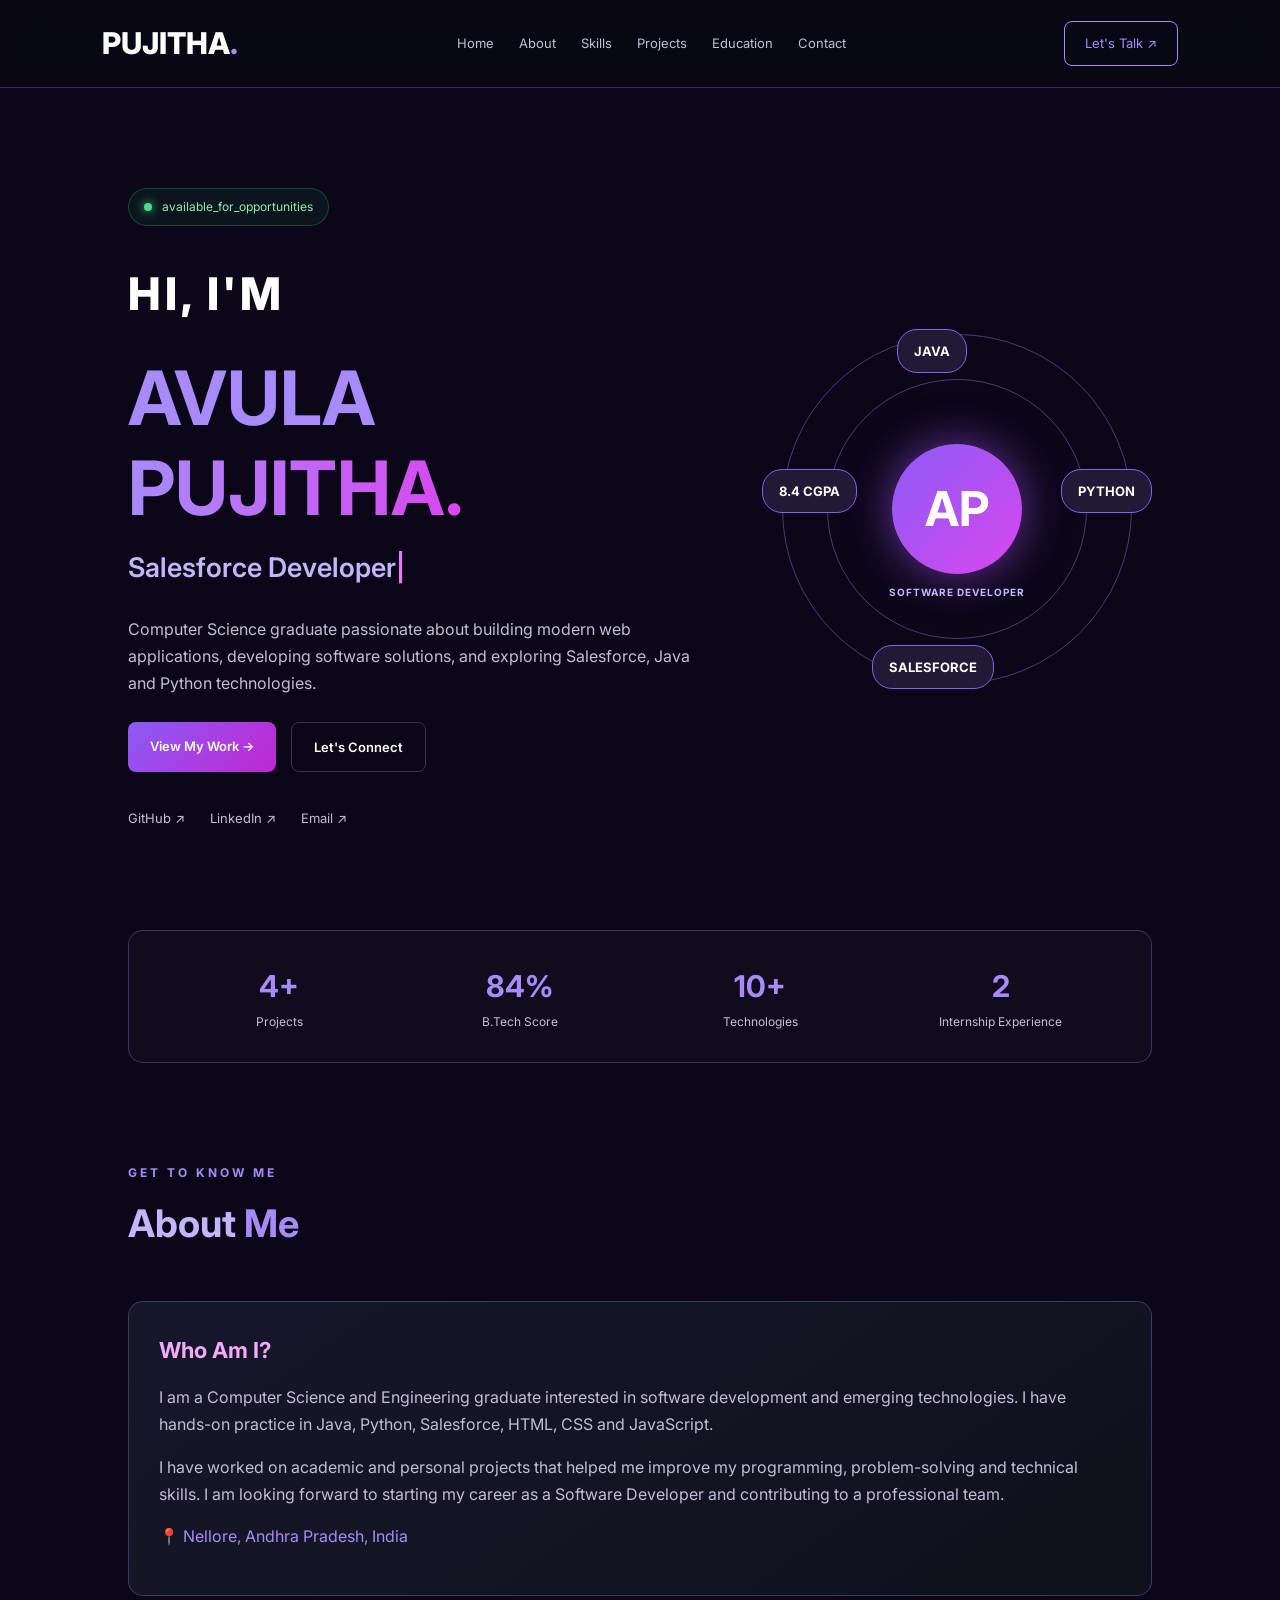
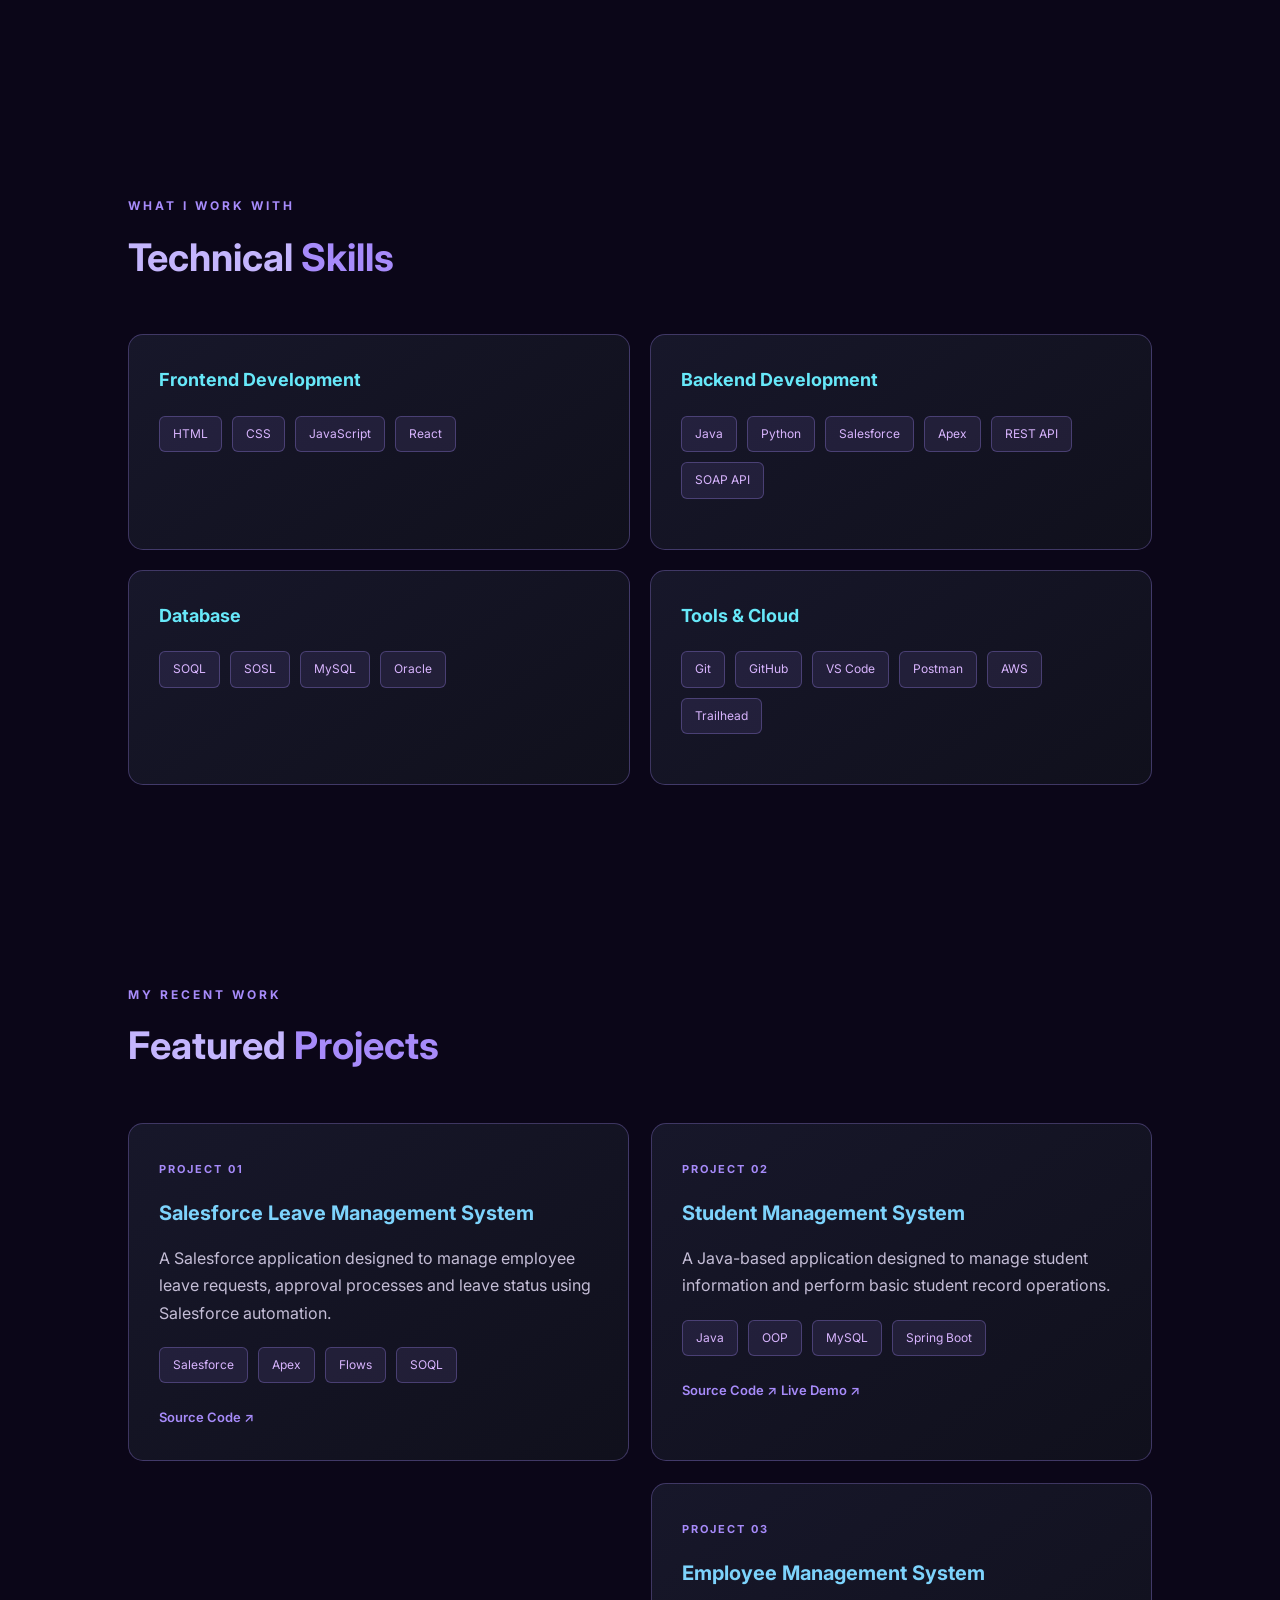
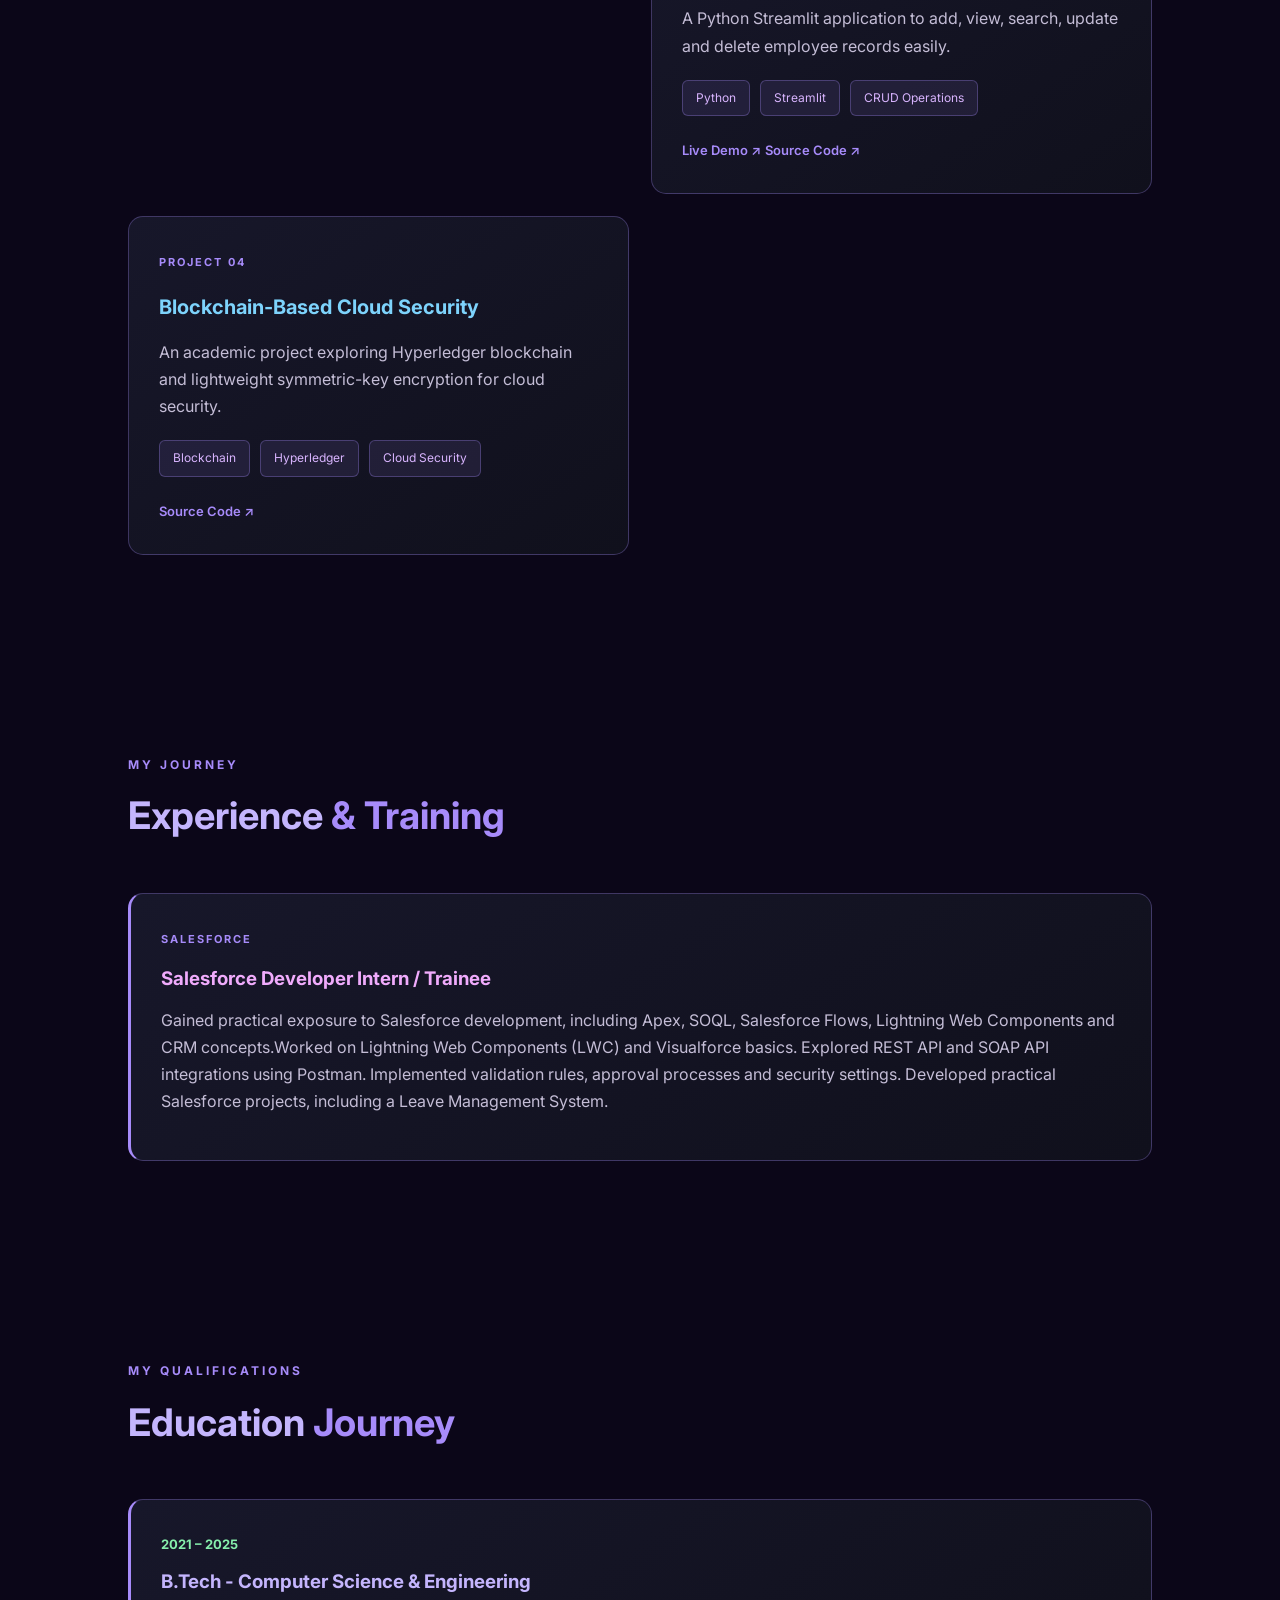
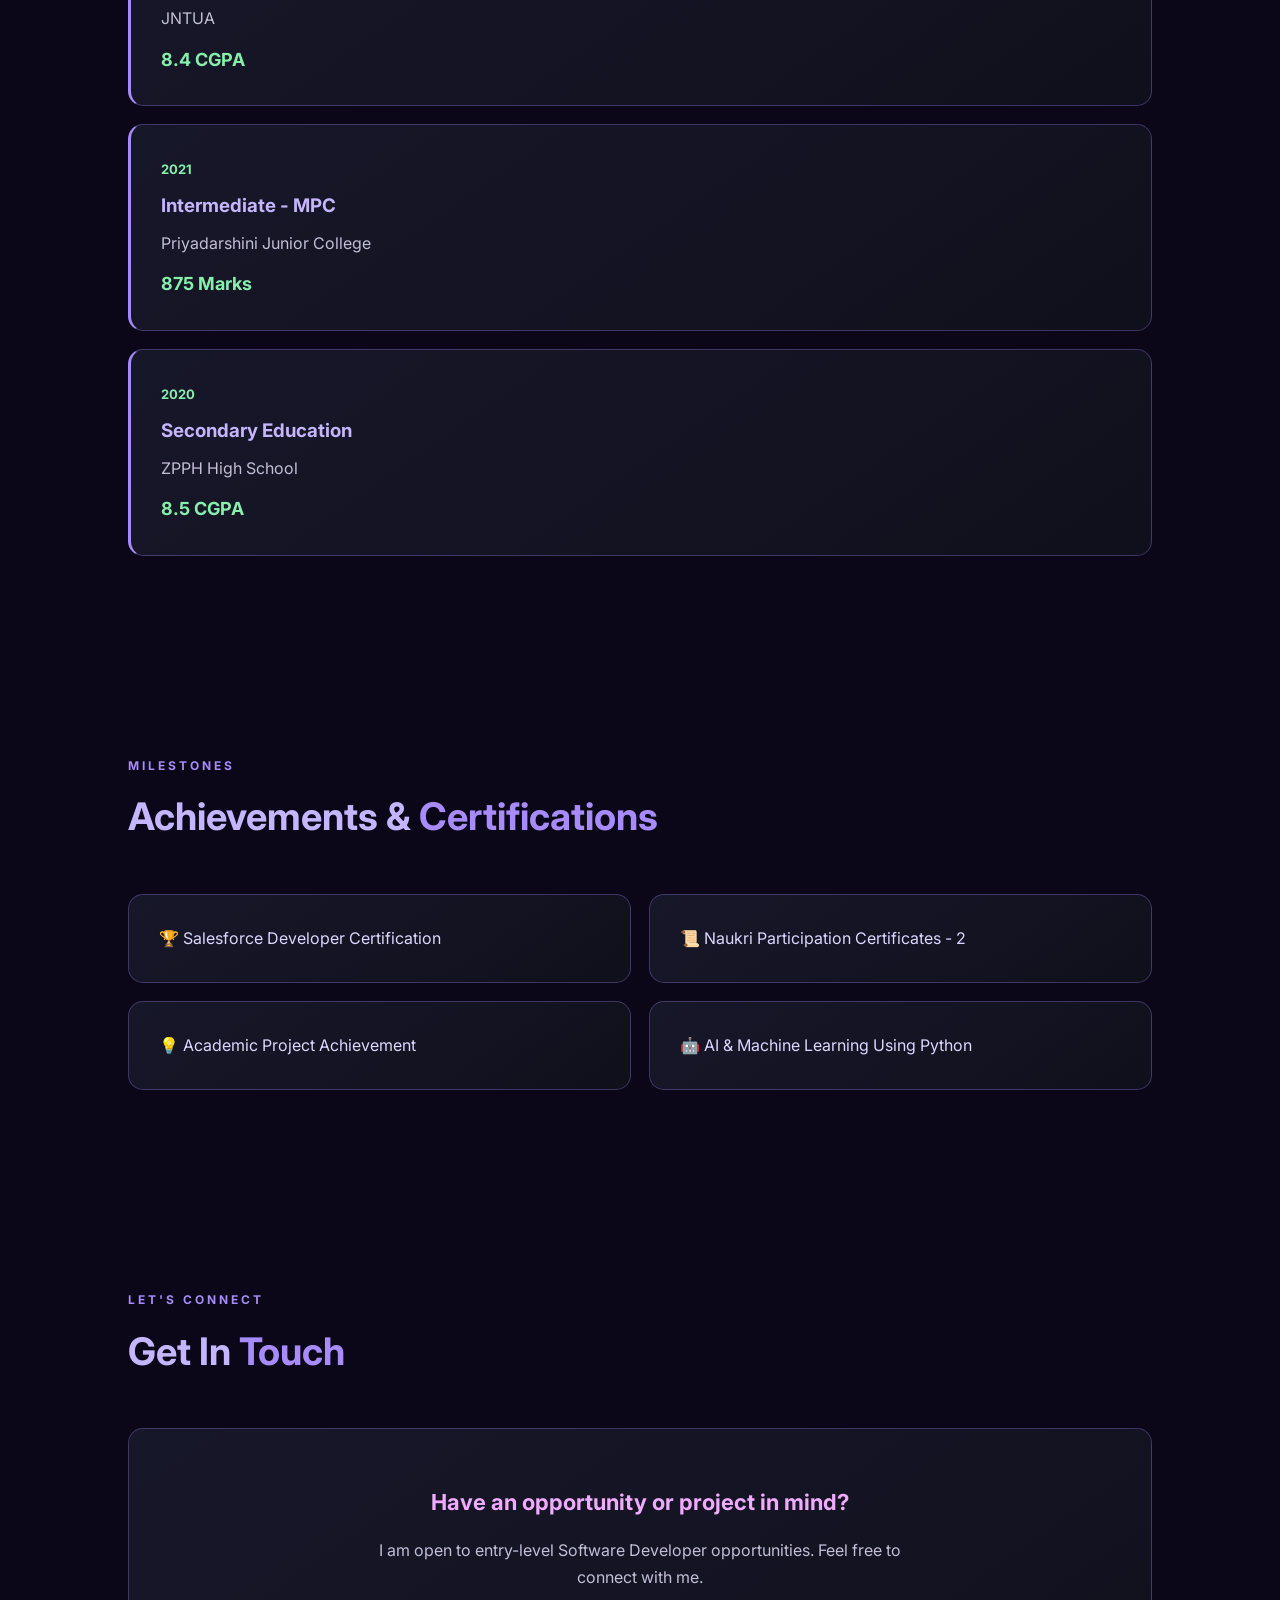
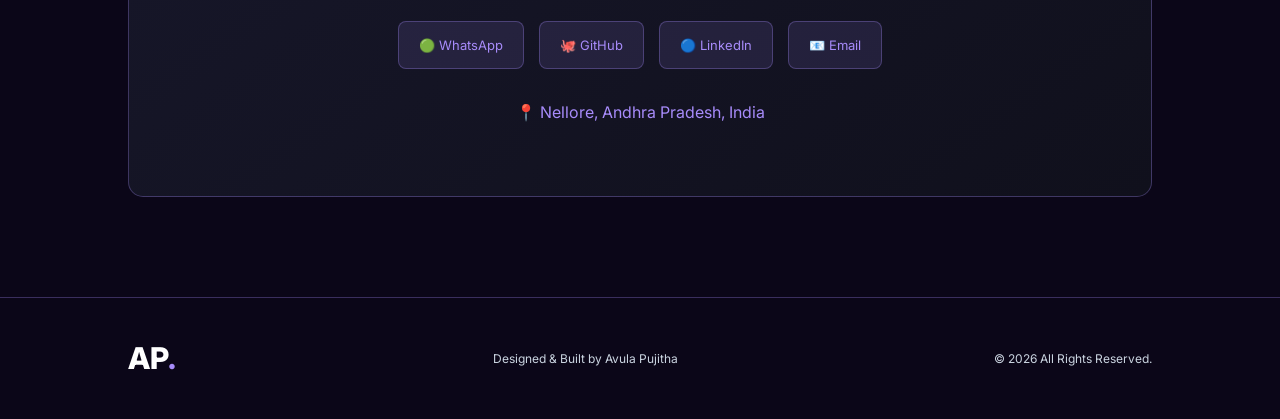
==== commit 37df2bcd: "Add Student Management System live demo link" ====
--- a/index.html
+++ b/index.html
@@ -194,18 +194,22 @@
         </article>
 
         <article class="project-card">
-            <span class="project-number">PROJECT 02</span>
-            <h3>Student Management System</h3>
-            <p>
-                A Java-based application designed to manage student
-                information and perform basic student record operations.
-            </p>
-            <div class="skill-tags">
-                <span>Java</span><span>OOP</span>
-                <span>MySQL</span>
-            </div>
-            <a href="https://github.com/avulapujitha-dev/PujithaAvula-Portfolio" target="_blank">Source Code ↗</a>
-        </article>
+    <span class="project-number">PROJECT 02</span>
+    <h3>Student Management System</h3>
+    <p>
+        A Java-based application designed to manage student
+        information and perform basic student record operations.
+    </p>
+    <div class="skill-tags">
+        <span>Java</span><span>OOP</span>
+        <span>MySQL</span><span>Spring Boot</span>
+    </div>
+    <a href="https://github.com/avulapujitha-dev/student-management-system" target="_blank">Source Code ↗</a>
+    <a href="https://student-management-system-production-b657e01e.up.railway.app" target="_blank">Live Demo ↗</a>
+</article><lightning-dynamic-icon 
+  type="ellie" 
+  alternative-text="Text that describes what is happening not what the icon looks like."
+></lightning-dynamic-icon>
 
         <article class="project-card">
     <span class="project-number">PROJECT 03</span>
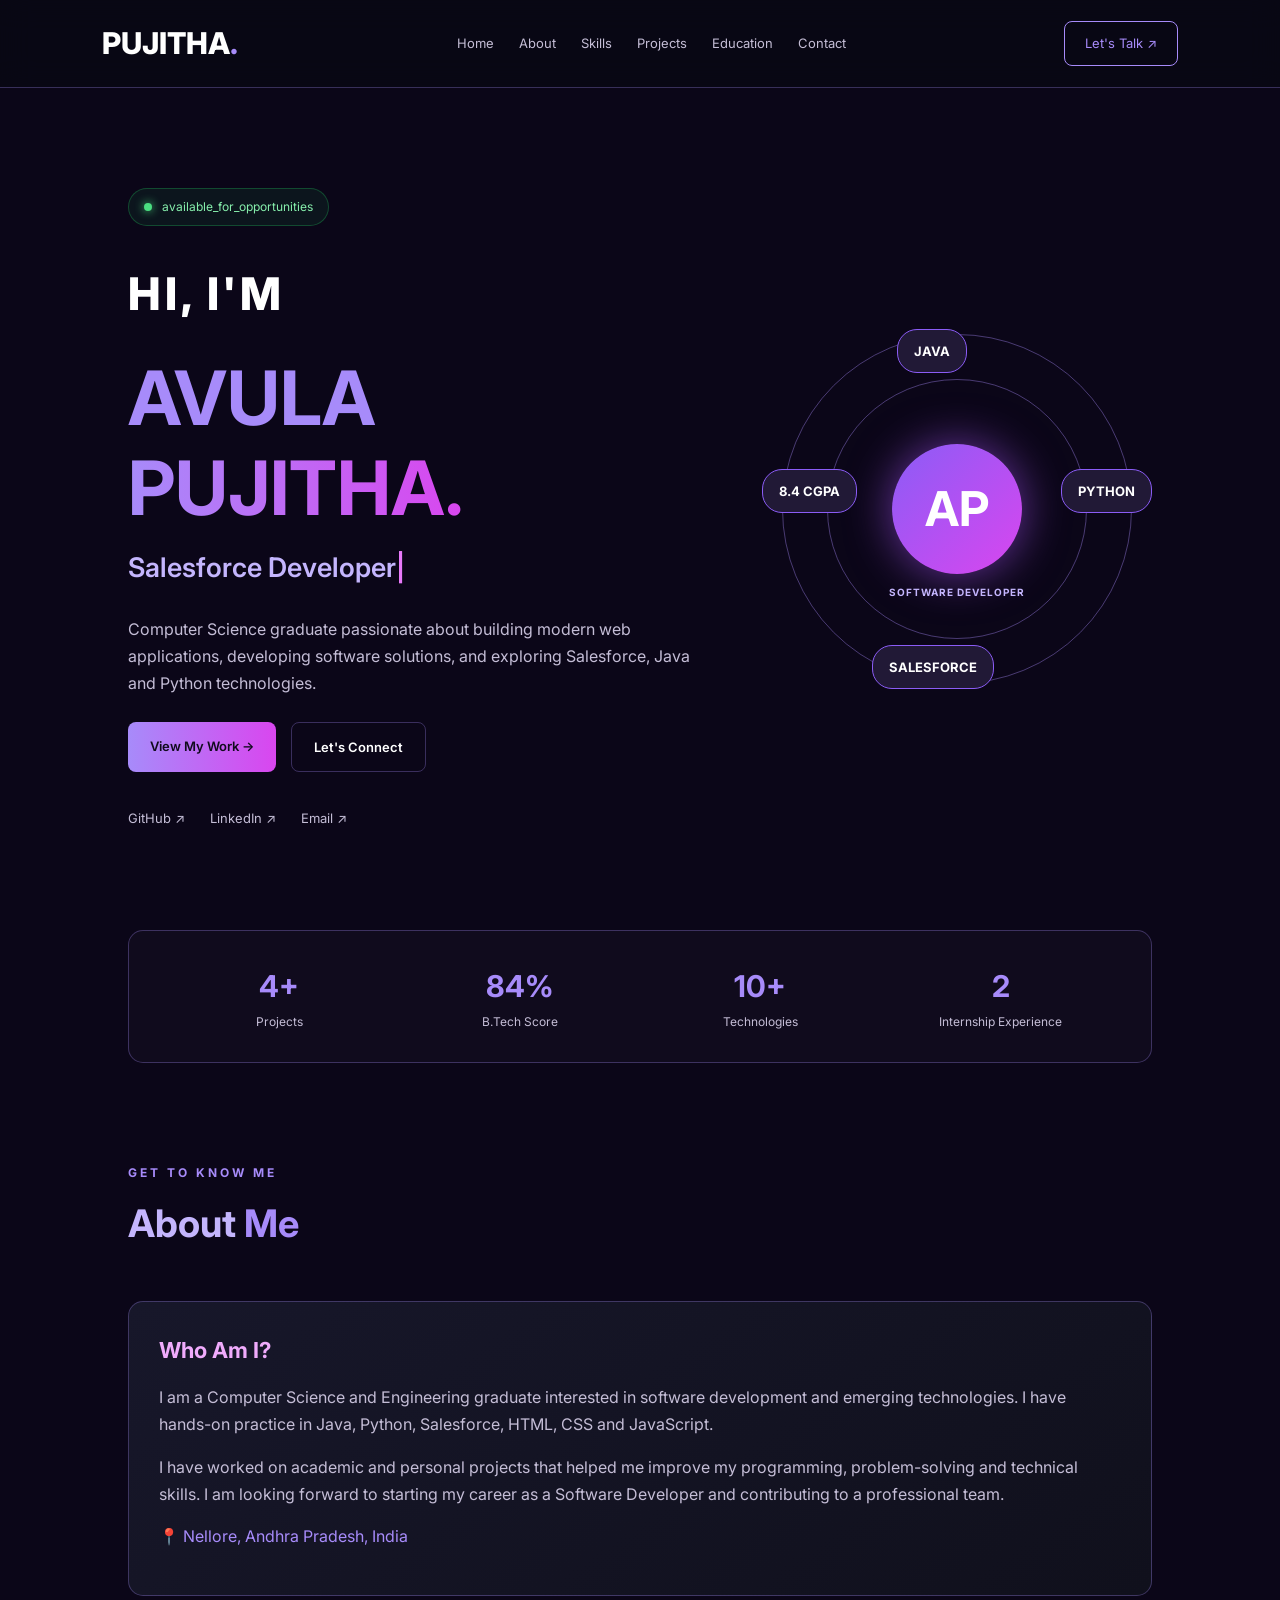
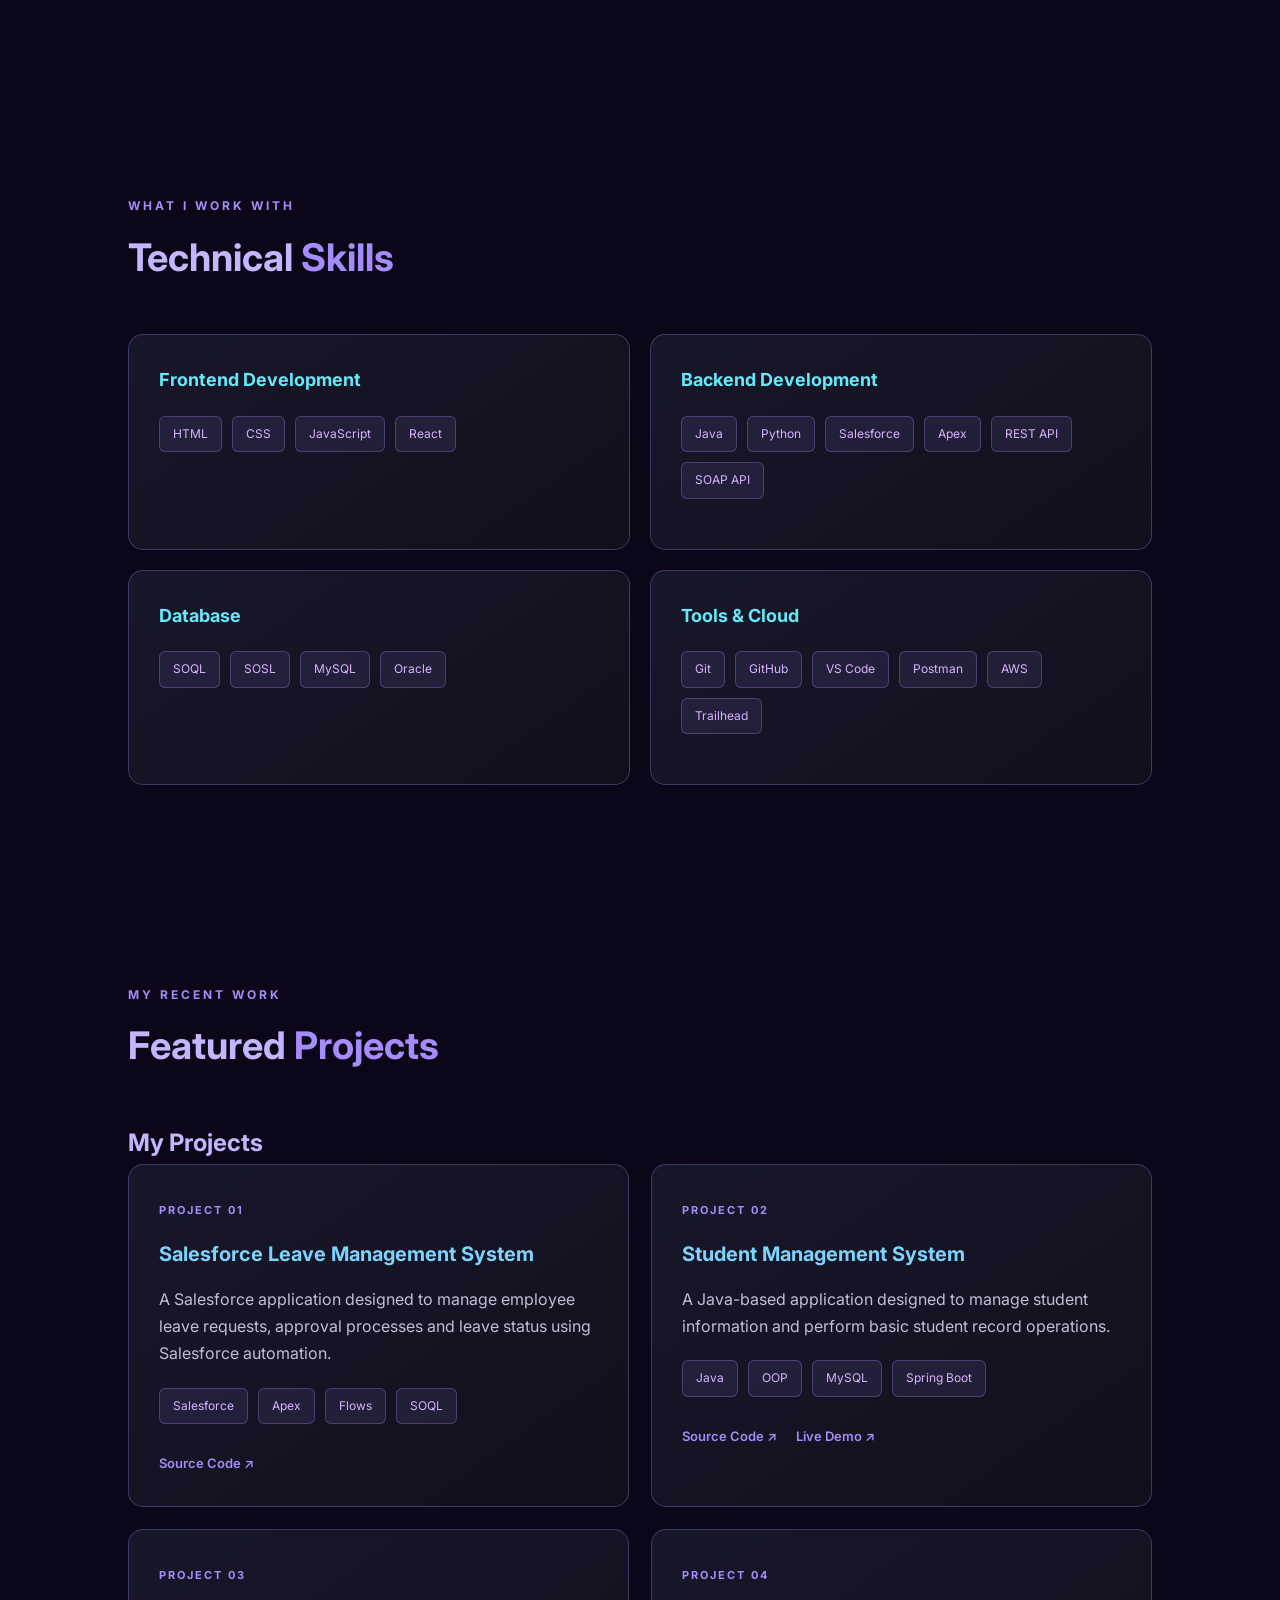
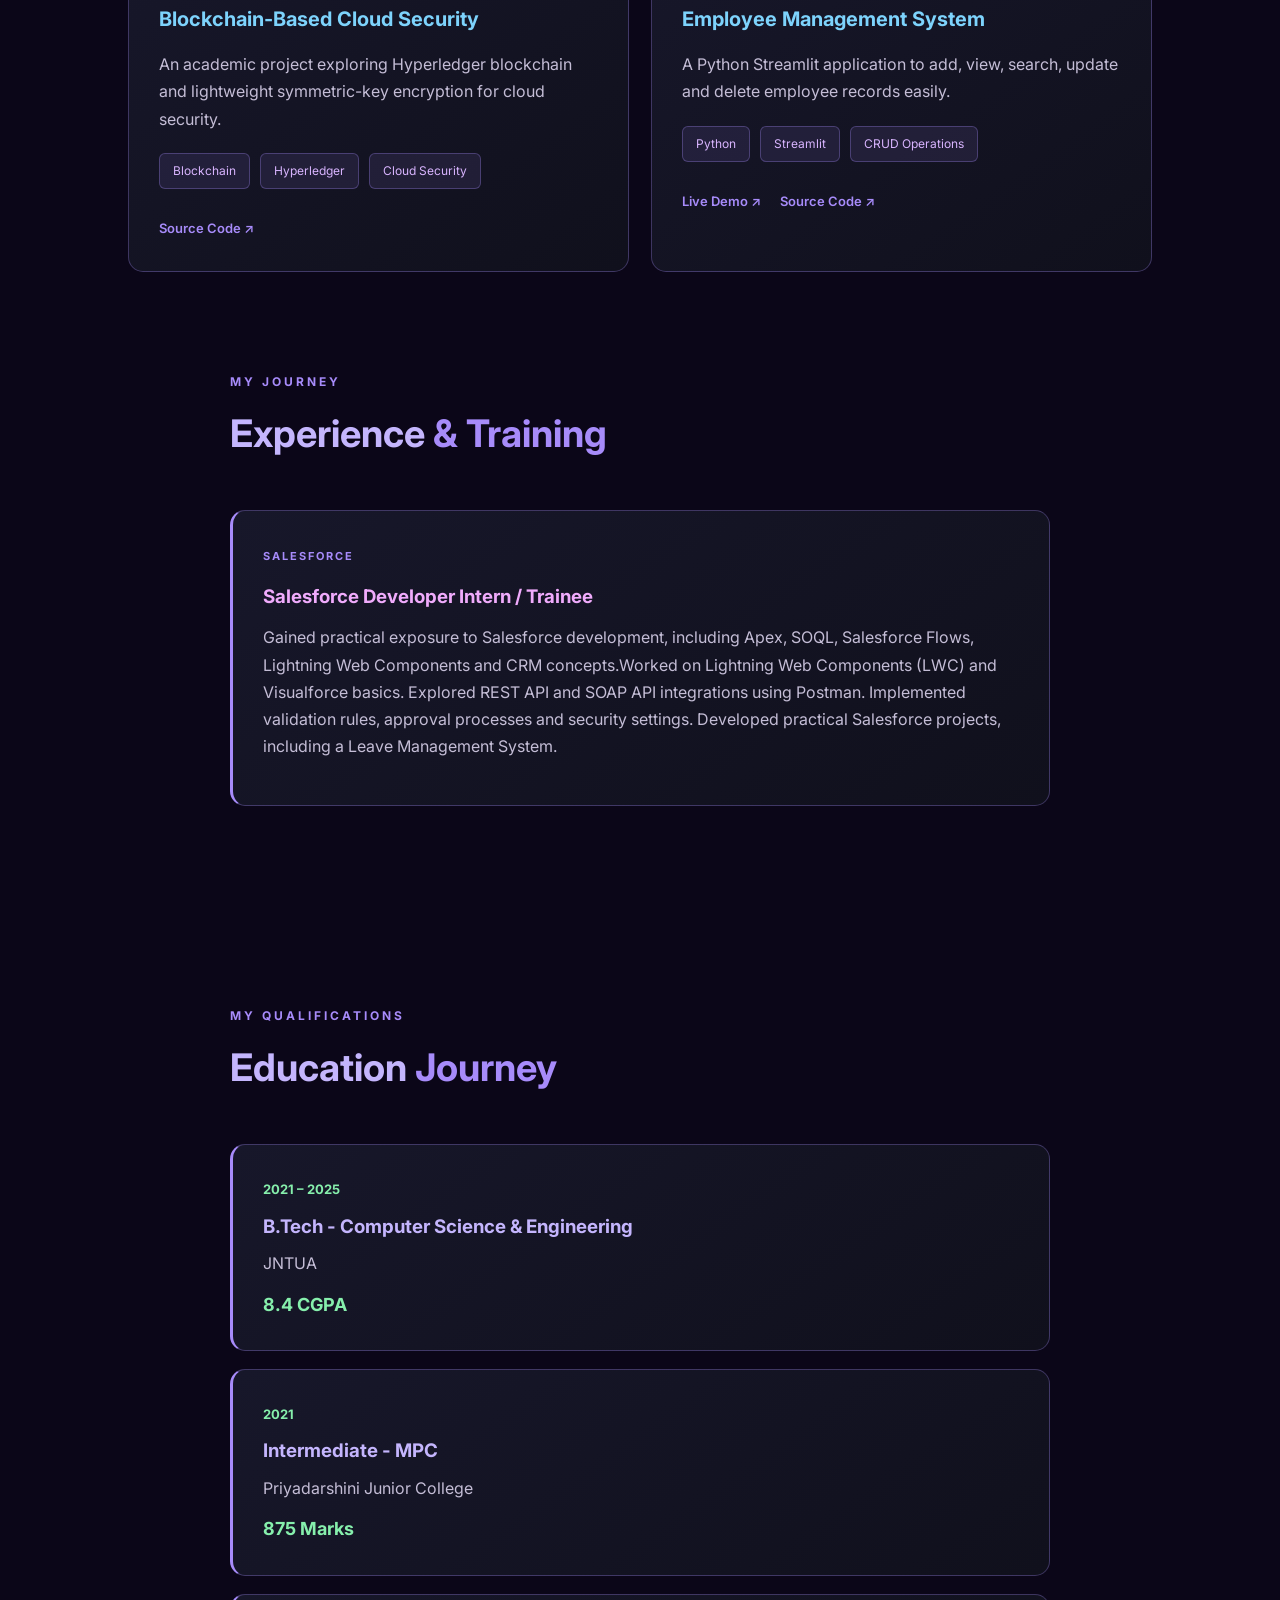
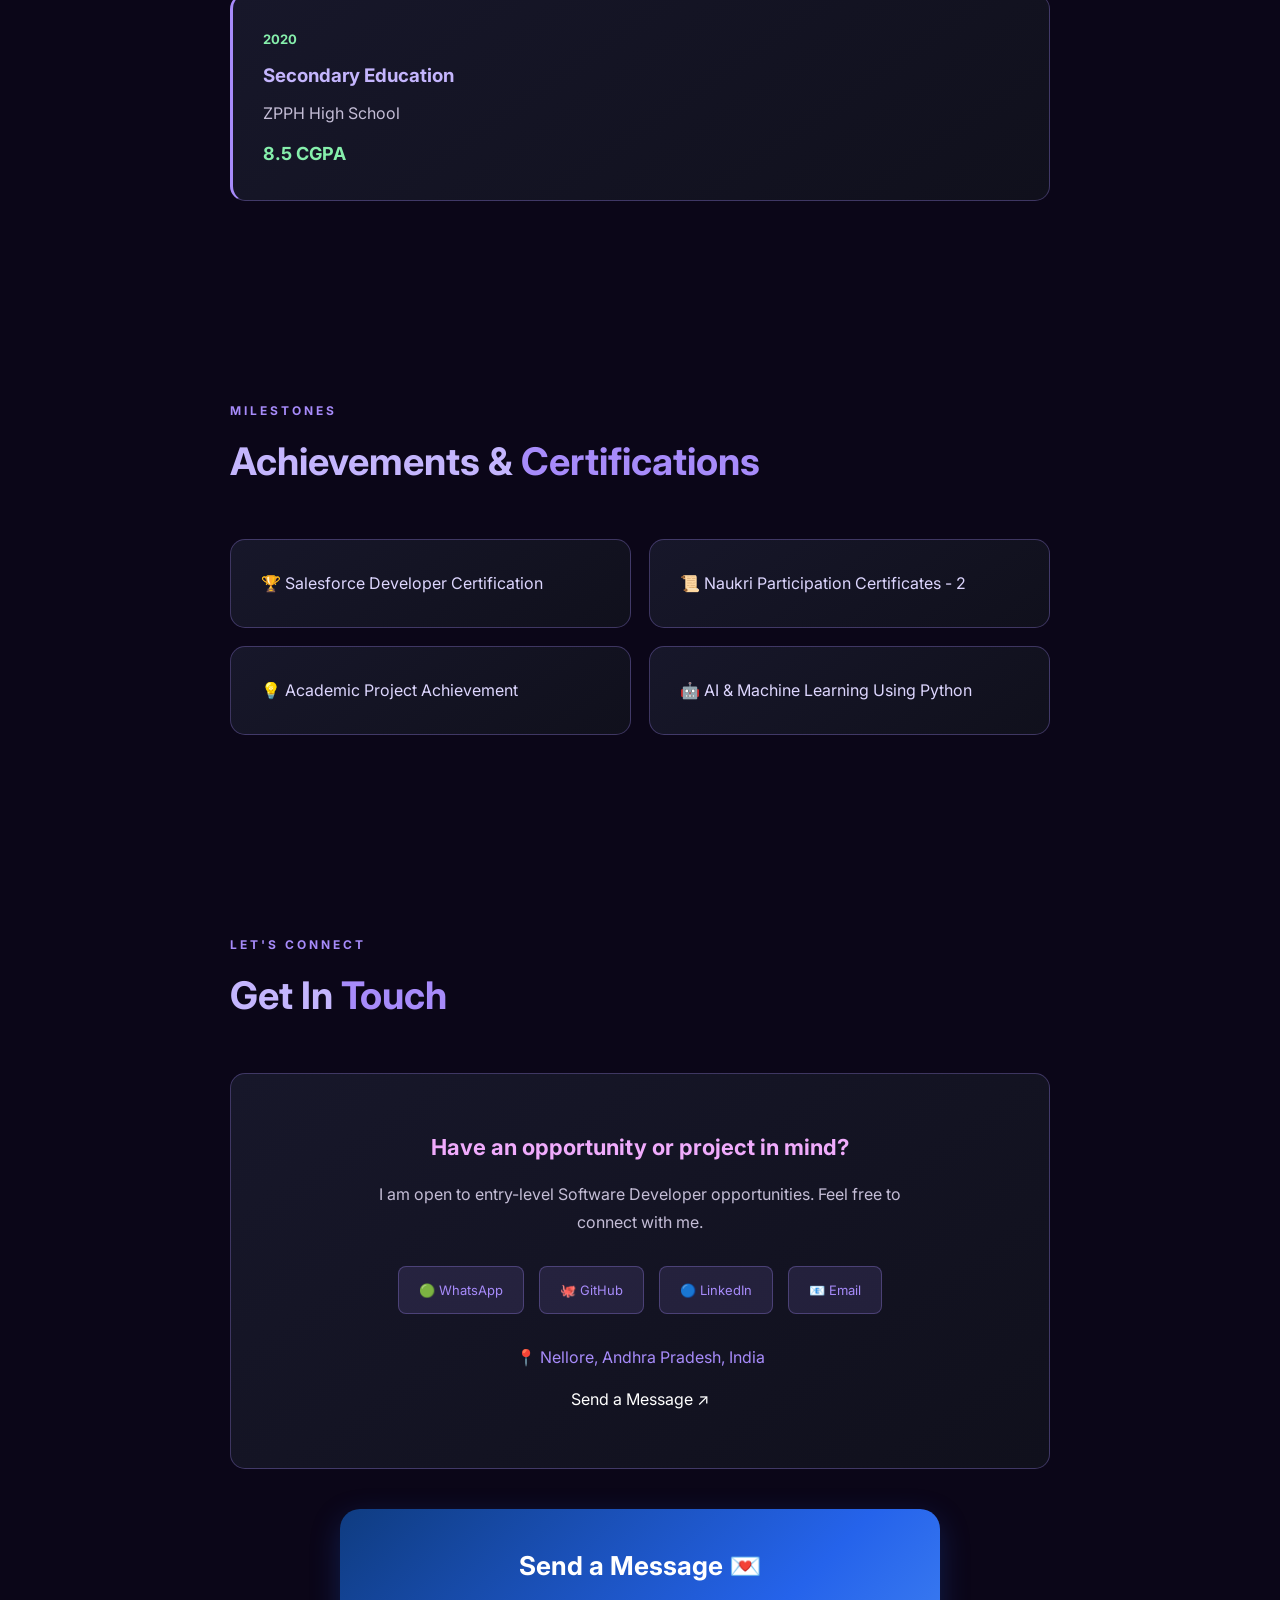
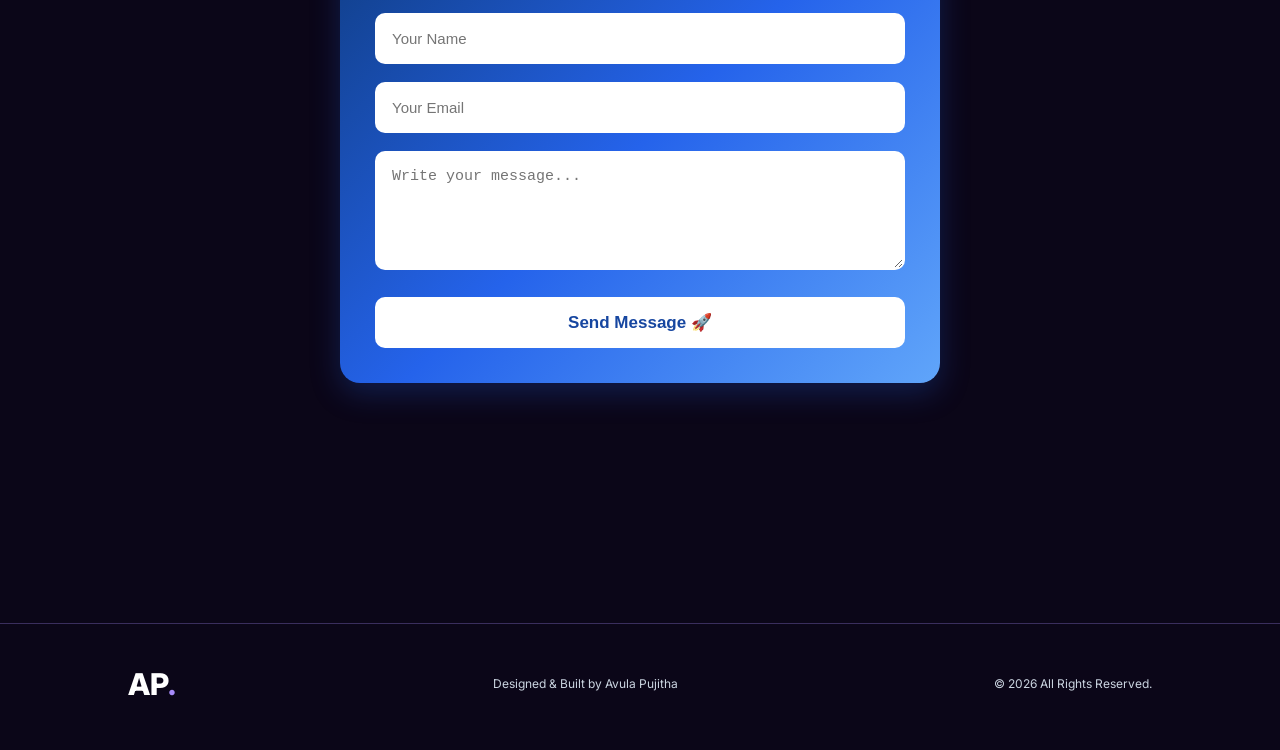
==== commit 1aefc4fe: "Add professional PA favicon and message form" ====
--- a/index.html
+++ b/index.html
@@ -3,6 +3,7 @@
 <head>
     <meta charset="UTF-8">
     <meta name="viewport" content="width=device-width, initial-scale=1.0">
+    <link rel="icon" type="image/svg+xml" href="favicon.svg">
     <title>Avula Pujitha | Software Developer</title>
     <link rel="stylesheet" href="style.css">
     <link rel="preconnect" href="https://fonts.googleapis.com">
@@ -176,8 +177,12 @@
         <h2>Featured <span>Projects</span></h2>
     </div>
 
+    <section id="projects">
+    <h2>My Projects</h2>
+
     <div class="projects-grid">
 
+        <!-- PROJECT 01 -->
         <article class="project-card">
             <span class="project-number">PROJECT 01</span>
             <h3>Salesforce Leave Management System</h3>
@@ -187,67 +192,67 @@
                 using Salesforce automation.
             </p>
             <div class="skill-tags">
-                <span>Salesforce</span><span>Apex</span>
-                <span>Flows</span><span>SOQL</span>
+                <span>Salesforce</span>
+                <span>Apex</span>
+                <span>Flows</span>
+                <span>SOQL</span>
             </div>
             <a href="https://github.com/avulapujitha-dev/PujithaAvula-Portfolio" target="_blank">Source Code ↗</a>
         </article>
 
+        <!-- PROJECT 02 -->
         <article class="project-card">
-    <span class="project-number">PROJECT 02</span>
-    <h3>Student Management System</h3>
-    <p>
-        A Java-based application designed to manage student
-        information and perform basic student record operations.
-    </p>
-    <div class="skill-tags">
-        <span>Java</span><span>OOP</span>
-        <span>MySQL</span><span>Spring Boot</span>
-    </div>
-    <a href="https://github.com/avulapujitha-dev/student-management-system" target="_blank">Source Code ↗</a>
-    <a href="https://student-management-system-production-b657e01e.up.railway.app" target="_blank">Live Demo ↗</a>
-</article><lightning-dynamic-icon 
-  type="ellie" 
-  alternative-text="Text that describes what is happening not what the icon looks like."
-></lightning-dynamic-icon>
-
+            <span class="project-number">PROJECT 02</span>
+            <h3>Student Management System</h3>
+            <p>
+                A Java-based application designed to manage student
+                information and perform basic student record operations.
+            </p>
+            <div class="skill-tags">
+                <span>Java</span>
+                <span>OOP</span>
+                <span>MySQL</span>
+                <span>Spring Boot</span>
+            </div>
+            <a href="https://github.com/avulapujitha-dev/student-management-system" target="_blank">Source Code ↗</a>
+            <a href="https://student-management-system-production-b657e01e.up.railway.app" target="_blank">Live Demo ↗</a>
+        </article>
+
+        <!-- PROJECT 03 -->
         <article class="project-card">
-    <span class="project-number">PROJECT 03</span>
-    <h3>Employee Management System</h3>
-    <p>
-        A Python Streamlit application to add, view, search,
-        update and delete employee records easily.
-    </p>
-    <div class="skill-tags">
-        <span>Python</span>
-        <span>Streamlit</span>
-        <span>CRUD Operations</span>
-    </div>
-
-    <a href="https://employee-management-system-zs5gfmocg9orbc5vjnqnew.streamlit.app/"
-       target="_blank">Live Demo ↗</a>
-
-    <a href="https://github.com/avulapujitha-dev/Employee-Management-System"
-       target="_blank">Source Code ↗</a>
-</article>
-
-        <article class="project-card">
-            <span class="project-number">PROJECT 04</span>
+            <span class="project-number">PROJECT 03</span>
             <h3>Blockchain-Based Cloud Security</h3>
             <p>
                 An academic project exploring Hyperledger blockchain
                 and lightweight symmetric-key encryption for cloud security.
             </p>
             <div class="skill-tags">
-                <span>Blockchain</span><span>Hyperledger</span>
+                <span>Blockchain</span>
+                <span>Hyperledger</span>
                 <span>Cloud Security</span>
             </div>
             <a href="https://github.com/avulapujitha-dev/PujithaAvula-Portfolio" target="_blank">Source Code ↗</a>
         </article>
 
-    </div>
-</section>
-
+        <!-- PROJECT 04 -->
+        <article class="project-card">
+            <span class="project-number">PROJECT 04</span>
+            <h3>Employee Management System</h3>
+            <p>
+                A Python Streamlit application to add, view, search,
+                update and delete employee records easily.
+            </p>
+            <div class="skill-tags">
+                <span>Python</span>
+                <span>Streamlit</span>
+                <span>CRUD Operations</span>
+            </div>
+            <a href="https://employee-management-system-zs5gfmocg9orbc5vjnqnew.streamlit.app/" target="_blank">Live Demo ↗</a>
+            <a href="https://github.com/avulapujitha-dev/Employee-Management-System" target="_blank">Source Code ↗</a>
+        </article>
+
+    </div>
+</section>
 <!-- EXPERIENCE -->
 <section class="section" id="experience">
     <div class="section-heading">
@@ -350,7 +355,29 @@
 </div>
 
         <p class="location">📍 Nellore, Andhra Pradesh, India</p>
-    </div>
+        <a href="message.html" class="message-btn">
+    Send a Message ↗
+</a>
+    </div>
+    <div class="message-form">
+    <h3>Send a Message 💌</h3>
+
+    <form action="https://formsubmit.co/pujithaavula33@gmail.com" method="POST">
+
+        <input type="text" name="name" placeholder="Your Name" required>
+
+        <input type="email" name="email" placeholder="Your Email" required>
+
+        <textarea name="message" rows="5"
+        placeholder="Write your message..." required></textarea>
+
+        <input type="hidden" name="_subject"
+        value="New Portfolio Message">
+
+        <button type="submit">Send Message 🚀</button>
+
+    </form>
+</div>
 </section>
 
 </main>
--- a/style.css
+++ b/style.css
@@ -30,6 +30,7 @@
 a {
     text-decoration: none;
     color: inherit;
+    transition: 0.3s ease;
 }
 
 /* NAVBAR */
@@ -65,7 +66,6 @@
 .navbar nav a {
     color: var(--muted);
     font-size: 13px;
-    transition: 0.3s;
 }
 
 .navbar nav a:hover {
@@ -78,7 +78,6 @@
     border-radius: 8px;
     color: var(--purple);
     font-size: 13px;
-    transition: 0.3s;
 }
 
 .nav-btn:hover {
@@ -144,15 +143,18 @@
 }
 
 .intro {
-    color: var(--muted);
-    letter-spacing: 5px;
-    font-size: 14px;
+    color: #ffffff;
+    letter-spacing: 4px;
+    font-size: 45px;
+    font-weight: 800;
+    margin-bottom: 20px;
 }
 
 .hero h1 {
     font-size: clamp(45px, 6vw, 75px);
     line-height: 1.2;
     margin: 12px 0;
+    color: #a78bfa !important;
 }
 
 .hero h1 span {
@@ -162,9 +164,9 @@
 }
 
 .hero h2 {
-    font-size: 24px;
-    color: var(--muted);
-    font-weight: 500;
+    font-size: 27px;
+    color: #c4b5fd;
+    font-weight: 600;
 }
 
 .hero-description {
@@ -185,7 +187,6 @@
     border-radius: 8px;
     font-size: 13px;
     font-weight: 600;
-    transition: 0.3s;
 }
 
 .primary-btn {
@@ -296,14 +297,19 @@
 
 .visual-caption {
     text-align: center;
-    color: var(--muted);
+    color: #c4b5fd;
     font-size: 12px;
     margin-top: 15px;
+    letter-spacing: 3px;
 }
 
 @keyframes float {
-    0%, 100% { transform: translateY(0); }
-    50% { transform: translateY(-12px); }
+    0%, 100% {
+        transform: translateY(0);
+    }
+    50% {
+        transform: translateY(-12px);
+    }
 }
 
 /* STATS */
@@ -329,7 +335,7 @@
     font-size: 12px;
 }
 
-/* ABOUT */
+/* COMMON CARDS */
 
 .about-card,
 .skill-card,
@@ -383,6 +389,7 @@
 .skill-card h3 {
     margin-bottom: 20px;
     font-size: 18px;
+    color: #67e8f9;
 }
 
 .skill-tags {
@@ -404,9 +411,19 @@
 /* PROJECTS */
 
 .projects-grid {
-    display: grid;
-    grid-template-columns: repeat(2, 1fr);
+    display: grid !important;
+    grid-template-columns: repeat(2, 1fr) !important;
     gap: 22px;
+    width: 100%;
+}
+.projects-grid > .project-card {
+    grid-column: auto !important;
+    grid-row: auto !important;
+}
+
+
+.project-card {
+    min-width: 0;
 }
 
 .project-number {
@@ -419,12 +436,16 @@
 .project-card h3 {
     font-size: 20px;
     margin: 15px 0;
+    color: #7dd3fc;
 }
 
 .project-card > a {
+    display: inline-block;
     color: var(--purple);
     font-size: 13px;
     font-weight: 600;
+    margin-right: 15px;
+    margin-top: 8px;
 }
 
 .project-card > a:hover {
@@ -451,17 +472,26 @@
 }
 
 .education-card span {
-    color: var(--purple);
+    color: #86efac;
     font-weight: 700;
     font-size: 13px;
 }
 
 .education-card h3 {
     margin: 8px 0;
+    color: #c4b5fd;
 }
 
 .education-card p {
     color: var(--muted);
+}
+
+.education-score {
+    display: block;
+    color: #86efac;
+    font-size: 18px;
+    font-weight: bold;
+    margin-top: 12px;
 }
 
 /* ACHIEVEMENTS */
@@ -474,6 +504,10 @@
 
 .achievement-card {
     color: #ddd6fe;
+}
+
+.achievement-card h3 {
+    color: #facc15;
 }
 
 /* CONTACT */
@@ -503,7 +537,6 @@
     border: 1px solid var(--border);
     color: var(--purple);
     font-size: 13px;
-    transition: 0.3s;
 }
 
 .contact-links a:hover {
@@ -525,90 +558,8 @@
     font-size: 12px;
 }
 
-/* RESPONSIVE DESIGN */
-
-@media (max-width: 900px) {
-    .navbar {
-        padding: 15px 5%;
-    }
-
-    .navbar nav {
-        gap: 12px;
-    }
-
-    .navbar nav a {
-        font-size: 11px;
-    }
-
-    .hero {
-        grid-template-columns: 1fr;
-        padding-top: 70px;
-    }
-
-    .hero-visual {
-        margin-top: 20px;
-    }
-}
-
-@media (max-width: 600px) {
-    .navbar {
-        flex-wrap: wrap;
-        gap: 15px;
-    }
-
-    .navbar nav {
-        order: 3;
-        width: 100%;
-        overflow-x: auto;
-        padding-bottom: 5px;
-    }
-
-    .nav-btn {
-        font-size: 11px;
-    }
-
-    .section {
-        padding: 65px 6%;
-    }
-
-    .section-heading h2 {
-        font-size: 30px;
-    }
-
-    .hero h1 {
-        font-size: 48px;
-    }
-
-    .stats {
-        margin: 0 6%;
-        grid-template-columns: repeat(2, 1fr);
-        gap: 25px;
-    }
-
-    .skills-grid,
-    .projects-grid,
-    .achievement-grid {
-        grid-template-columns: 1fr;
-    }
-
-    footer {
-        justify-content: center;
-        text-align: center;
-    }
-}
-.intro {
-    font-size: 22px;
-    font-weight: 800;
-    letter-spacing: 5px;
-    color: #c4b5fd;
-    margin-bottom: 15px;
-}
-
-.hero h2 {
-    font-size: 27px;
-    font-weight: 600;
-    color: #c4b5fd;
-}
+/* CHANGING TITLE */
+
 .changing-title {
     min-height: 45px;
     color: #c4b5fd;
@@ -626,20 +577,9 @@
         opacity: 0;
     }
 }
-.intro {
-    font-size: 28px;
-    font-weight: 800;
-    letter-spacing: 4px;
-    color: #c4b5fd;
-    margin-bottom: 18px;
-}
-.education-score {
-    display: block;
-    color: var(--purple);
-    font-size: 18px;
-    font-weight: bold;
-    margin-top: 12px;
-}
+
+/* ORBIT ANIMATION */
+
 .orbit-container {
     width: 380px;
     height: 380px;
@@ -716,21 +656,23 @@
 }
 
 @keyframes rotateOrbit {
-    from { transform: rotate(0deg); }
-    to { transform: rotate(360deg); }
+    from {
+        transform: rotate(0deg);
+    }
+    to {
+        transform: rotate(360deg);
+    }
 }
 
 @keyframes rotateAP {
-    from { transform: rotate(0deg); }
-    to { transform: rotate(360deg); }
-}
-
-.visual-caption {
-    text-align: center;
-    margin-top: 20px;
-    color: #c4b5fd;
-    letter-spacing: 3px;
-}
+    from {
+        transform: rotate(0deg);
+    }
+    to {
+        transform: rotate(360deg);
+    }
+}
+
 .ap-caption {
     position: absolute;
     top: calc(50% + 75px);
@@ -743,13 +685,105 @@
     white-space: nowrap;
     z-index: 5;
 }
-.intro {
-    font-size: 45px;
-    font-weight: 800;
-    letter-spacing: 4px;
-    color: #c4b5fd;
-    margin-bottom: 20px;
-}
+
+/* RESPONSIVE DESIGN */
+
+@media (max-width: 900px) {
+    .navbar {
+        padding: 15px 5%;
+    }
+
+    .navbar nav {
+        gap: 12px;
+    }
+
+    .navbar nav a {
+        font-size: 11px;
+    }
+
+    .hero {
+        grid-template-columns: 1fr;
+        padding-top: 70px;
+    }
+
+    .hero-visual {
+        margin-top: 20px;
+    }
+}
+
+@media (max-width: 600px) {
+    .navbar {
+        flex-wrap: wrap;
+        gap: 15px;
+    }
+
+    .navbar nav {
+        order: 3;
+        width: 100%;
+        overflow-x: auto;
+        padding-bottom: 5px;
+    }
+
+    .nav-btn {
+        font-size: 11px;
+    }
+
+    .section {
+        padding: 65px 6%;
+    }
+
+    .section-heading h2 {
+        font-size: 30px;
+    }
+
+    .hero h1 {
+        font-size: 48px;
+    }
+
+    .intro {
+        font-size: 28px;
+    }
+
+    .hero h2,
+    .changing-title {
+        font-size: 22px;
+    }
+
+    .stats {
+        margin: 0 6%;
+        grid-template-columns: repeat(2, 1fr);
+        gap: 25px;
+    }
+
+    .projects-grid,
+    .skills-grid,
+    .achievement-grid {
+        grid-template-columns: 1fr;
+    }
+
+    .orbit-container {
+        width: 300px;
+        height: 300px;
+    }
+
+    .orbit-one {
+        width: 220px;
+        height: 220px;
+    }
+
+    .orbit-two {
+        width: 280px;
+        height: 280px;
+    }
+
+    footer {
+        justify-content: center;
+        text-align: center;
+    }
+}
+
+/* FINAL COLOR SETTINGS */
+
 :root {
     --bg: #0b0618;
     --card: #17102b;
@@ -770,80 +804,77 @@
 }
 
 p {
-    color: var(--muted);
-}
-
-a {
-    transition: 0.3s ease;
-}
-
-.primary-btn {
-    background: linear-gradient(135deg, #8b5cf6, #c026d3);
-    color: white;
-}
-/* Main Headings */
-h1 {
-    color: #ffffff;
-}
-
-/* Name Highlight */
-.hero h1 span {
-    color: #a78bfa;
-}
-
-/* Section Headings */
+    color: #cbd5e1;
+}
+
 .section h2 {
     color: #c4b5fd;
 }
 
-/* Subheadings */
 h3 {
     color: #f0abfc;
 }
 
-/* Paragraphs */
-p {
-    color: #cbd5e1;
-}
-
-/* Skills */
-.skill-card h3 {
-    color: #67e8f9;
-}
-
-/* Project Titles */
-.project-card h3 {
-    color: #7dd3fc;
-}
-
-/* Education Titles */
-.education-card h3 {
-    color: #c4b5fd;
-}
-
-/* Certifications */
-.achievement-card h3 {
-    color: #facc15;
-}
-
-/* Dates and Percentage */
-.education-card span,
-.education-score {
-    color: #86efac;
-}
-
-/* Contact Headings */
 .contact h3 {
     color: #f0abfc;
 }
+
 .intro {
     color: #ffffff !important;
 }
 
-.hero h1 {
-    color: #a78bfa !important;
-}
-
 .hero h1 span {
     color: #a78bfa !important;
+}
+/* PROFESSIONAL SEND MESSAGE FORM */
+
+.message-form {
+    max-width: 600px;
+    margin: 40px auto;
+    padding: 35px;
+    background: linear-gradient(135deg, #0f3c81, #2563eb, #60a5fa);
+    border-radius: 20px;
+    box-shadow: 0 10px 30px rgba(37, 99, 235, 0.25);
+}
+
+.message-form h3 {
+    text-align: center;
+    color: white;
+    font-size: 26px;
+    margin-bottom: 25px;
+}
+
+.message-form input,
+.message-form textarea {
+    width: 100%;
+    padding: 15px;
+    margin-bottom: 18px;
+    border: 2px solid rgba(255,255,255,0.5);
+    border-radius: 10px;
+    box-sizing: border-box;
+    font-size: 15px;
+    background: white;
+    color: #222;
+}
+
+.message-form textarea {
+    resize: vertical;
+}
+
+.message-form button {
+    width: 100%;
+    padding: 15px;
+    background: white;
+    color: #1646a0;
+    border: none;
+    border-radius: 10px;
+    font-size: 17px;
+    font-weight: bold;
+    cursor: pointer;
+    transition: 0.3s;
+}
+
+.message-form button:hover {
+    background: #dbeafe;
+    transform: translateY(-3px);
 }
